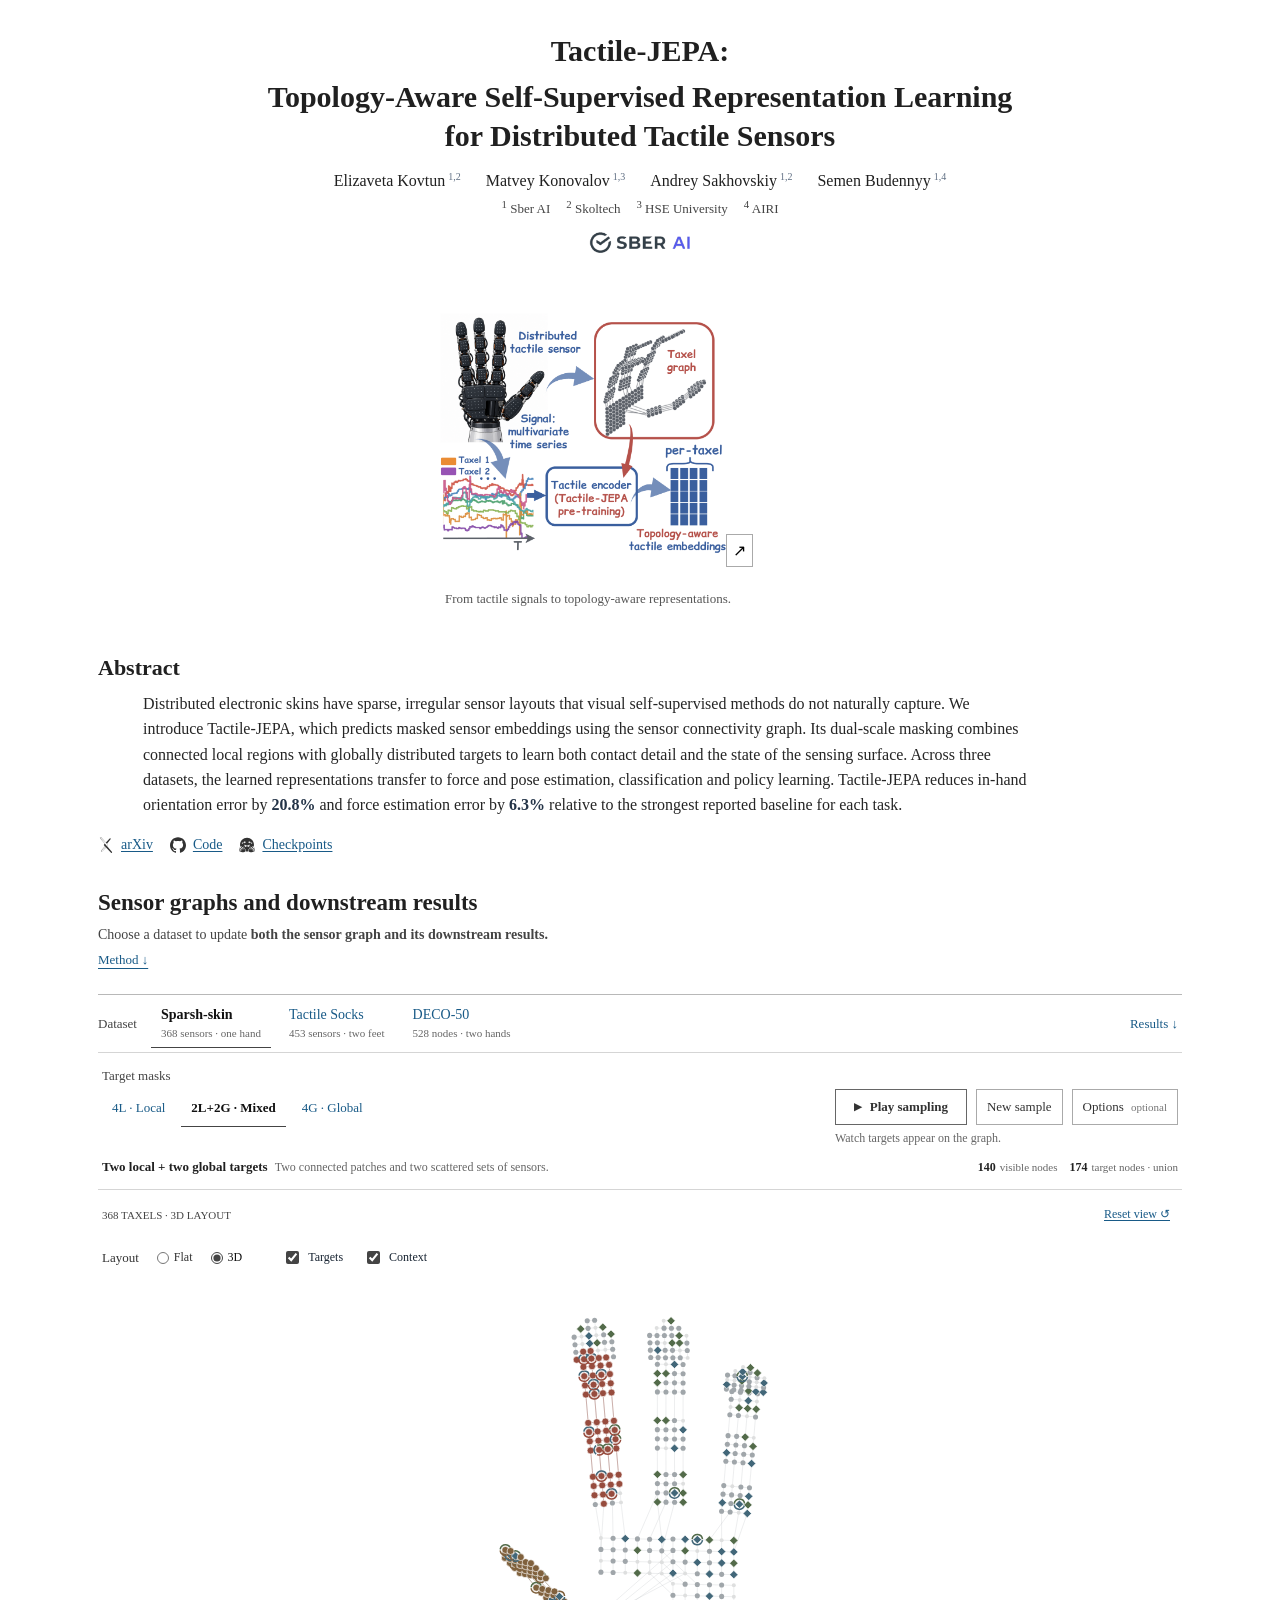
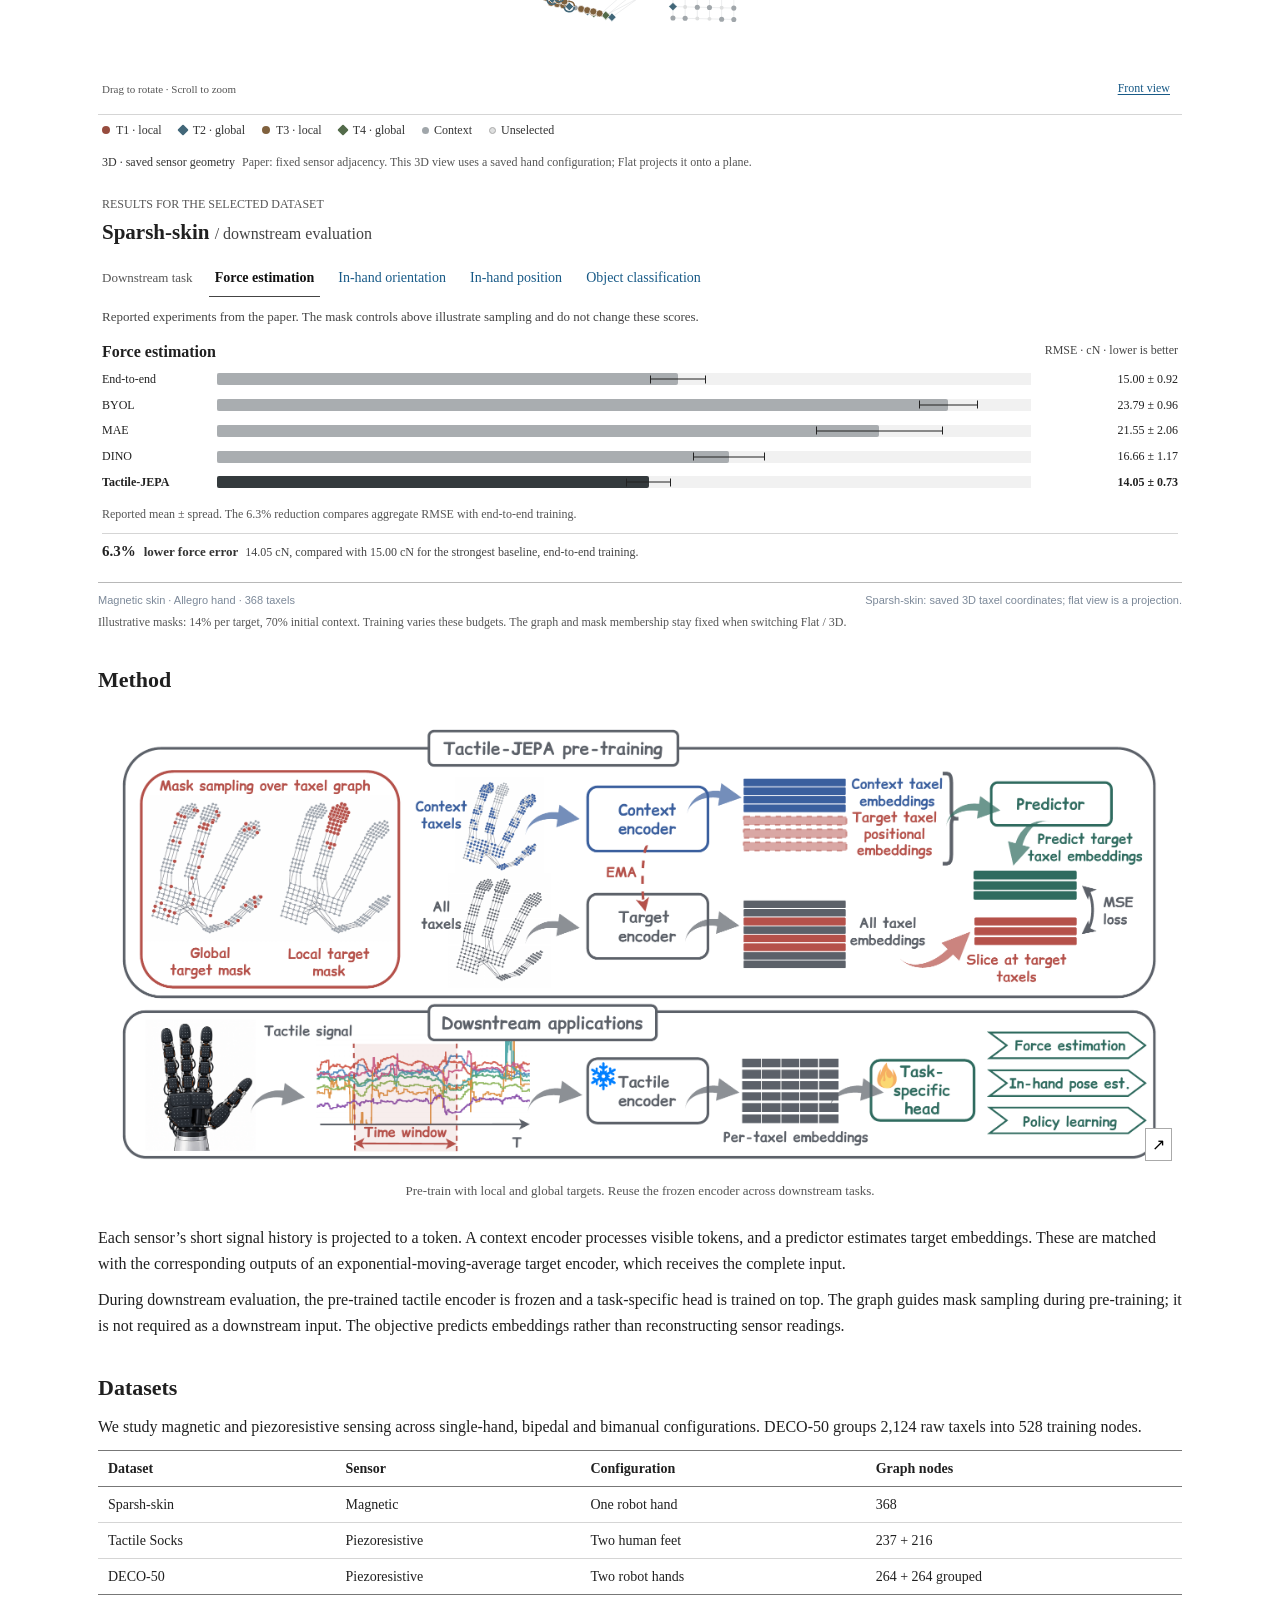
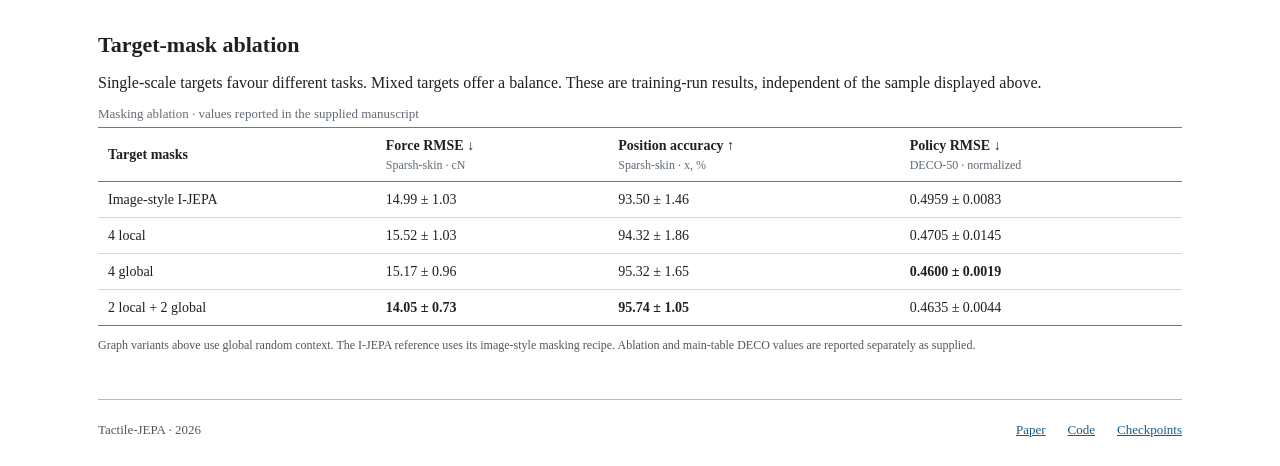
==== academic/index.html @ a1027aad "Align error bars and refine plain academic controls" ====
<!doctype html>
<html lang="en">
<head>
<meta charset="utf-8"><meta name="viewport" content="width=device-width,initial-scale=1">
<meta name="description" content="Tactile-JEPA learns from distributed touch through local and global graph masks. Explore three sensor graphs and the paper’s downstream results.">
<title>Tactile-JEPA | Topology-Aware Tactile Representation Learning</title>
<link rel="icon" href="../images/site-icon.svg" type="image/svg+xml">
<link rel="stylesheet" href="../variants.css"><link rel="stylesheet" href="../academic/style.css"><link rel="stylesheet" href="../academic/paper.css">
<script type="module" src="../app.js"></script>
</head>
<body data-edition="academic"><a class="skip-link" href="#explore">Skip to interactive results</a>
<main class="paper">
<header class="paper-header">
<h1><span class="paper-name">Tactile-JEPA</span><span class="paper-title">Topology-Aware Self-Supervised Representation Learning<br class="desktop-break"> for Distributed Tactile Sensors</span></h1>
<p class="author-line"><span>Elizaveta Kovtun<sup>1,2</sup></span><span>Matvey Konovalov<sup>1,3</sup></span><span>Andrey Sakhovskiy<sup>1,2</sup></span><span>Semen Budennyy<sup>1,4</sup></span></p>
<p class="affiliations"><span><sup>1</sup> Sber AI</span><span><sup>2</sup> Skoltech</span><span><sup>3</sup> HSE University</span><span><sup>4</sup> AIRI</span></p>
<div class="affiliation-brand"><img class="sber-logo" src="../images/sber-ai.png" width="370" height="85" alt="Sber AI"></div>
</header>
<section class="paper-overview" aria-labelledby="abstract-title"><figure class="teaser-figure"><button class="figure-button" data-figure="teaser" aria-label="Enlarge the Tactile-JEPA overview"><img src="../images/teaser.png" width="2400" height="1941" alt="Tactile signals and sensor topology provide self-supervised per-taxel representations."><span class="figure-expand" aria-hidden="true">↗</span></button><figcaption>From tactile signals to topology-aware representations.</figcaption></figure><div class="overview-text"><h2 id="abstract-title">Abstract</h2><p class="abstract" id="abstract">Distributed electronic skins have sparse, irregular sensor layouts that visual self-supervised methods do not naturally capture. We introduce Tactile-JEPA, which predicts masked sensor embeddings using the sensor connectivity graph. Its dual-scale masking combines connected local regions with globally distributed targets to learn both contact detail and the state of the sensing surface. Across three datasets, the learned representations transfer to force and pose estimation, classification and policy learning. Tactile-JEPA reduces in-hand orientation error by <strong>20.8%</strong> and force estimation error by <strong>6.3%</strong> relative to the strongest reported baseline for each task.</p><nav class="paper-links" aria-label="Paper resources"><a href="https://arxiv.org/abs/2609.24385" target="_blank" rel="noopener" aria-label="Read the paper on arXiv"><img src="../images/arxiv.svg" alt="" width="20" height="20">arXiv</a><a href="https://github.com/E-Kovtun/tactile" target="_blank" rel="noopener" aria-label="Source code on GitHub"><img src="../images/github.svg" alt="" width="20" height="20">Code</a><a href="https://huggingface.co/Tactile-JEPA" target="_blank" rel="noopener" aria-label="Model checkpoints on Hugging Face"><img src="../images/huggingface.svg" alt="" width="20" height="20">Checkpoints</a></nav></div></section>
<section class="study-explorer" id="explore" aria-labelledby="explore-heading">
<div class="explore-intro"><div><h2 id="explore-heading">Sensor graphs and downstream results</h2><p>Choose a dataset to update <strong>both the sensor graph and its downstream results.</strong></p></div><a class="method-link" href="#method">Method ↓</a></div>
<div class="study-frame">
<div class="dataset-bar"><span class="dataset-label">Dataset</span><div class="dataset-tabs" role="group" aria-label="Dataset for graph and results"><button data-dataset="xela" aria-pressed="true">Sparsh-skin<span class="tab-detail">368 sensors · one hand</span></button><button data-dataset="socks" aria-pressed="false">Tactile Socks<span class="tab-detail">453 sensors · two feet</span></button><button data-dataset="deco" aria-pressed="false">DECO-50<span class="tab-detail">528 nodes · two hands</span></button></div><a href="#results" class="results-jump">Results ↓</a></div>
<div class="explorer-body">
<aside class="mask-panel" aria-label="Mask sampling controls">
<div class="sampling-main">
<fieldset class="mask-presets"><legend>Target masks</legend><div class="mode-switch" role="group" aria-label="Target mask strategy"><button type="button" data-mode="local" aria-pressed="false">4L · Local</button><button type="button" data-mode="mixed" aria-pressed="true">2L+2G · Mixed</button><button type="button" data-mode="global" aria-pressed="false">4G · Global</button></div></fieldset>
<div class="playback-controls"><div class="sampling-actions"><button type="button" id="animate" class="play-button">Play sampling</button><button type="button" id="resample" class="secondary">New sample</button><button type="button" id="customize" class="customize-button" aria-haspopup="dialog" aria-controls="sampling-dialog">Options <span id="customize-state">optional</span></button></div><p id="sampling-status" class="sampling-status" role="status">Watch targets appear on the graph.</p></div>
</div>
<div class="sampling-caption"><div><h3 id="mode-title">Two local + two global targets</h3><p id="mode-copy"></p></div><div id="mask-stats" class="mask-stats" aria-live="polite"></div></div>
</aside>
<div class="viewport" id="viewport">
<div class="view-top"><span id="geometry-tag">368 TAXELS · 3D LAYOUT</span><button id="reset-view" class="subtle" title="Reset camera">Reset view ↺</button></div>
<div class="graph-toolbar"><fieldset class="layout-switch" aria-describedby="geometry-note"><legend>Layout</legend><label><input type="radio" name="layout" value="flat">Flat</label><label><input type="radio" name="layout" value="spatial" checked>3D</label></fieldset><div class="layer-controls" role="group" aria-label="Graph layers"><label><input id="show-targets" type="checkbox" checked>Targets</label><label><input id="show-context" type="checkbox" checked>Context</label></div></div>
<canvas id="graph" tabindex="0" role="img" aria-label="Interactive tactile sensor graph. Drag or use arrow keys to rotate; scroll or use plus and minus to zoom. Home resets the view."></canvas>
<div id="load-status" role="status">Loading sensor geometry…</div><div id="hover-info" class="hover-info" hidden></div>
<div class="view-bottom"><span>Drag to rotate · Scroll to zoom</span><button class="subtle" id="front-view">Front view</button></div>
<div class="legend" id="target-legend" aria-label="Graph legend"></div>
<p id="geometry-note" aria-live="polite"></p>
</div>
</div>
<section class="results" id="results" aria-labelledby="results-heading"><div class="section-top"><div><p class="eyebrow">RESULTS FOR THE SELECTED DATASET</p><h2 id="results-heading"><span id="result-dataset">SPARSH-SKIN</span> <span class="results-label">/ downstream evaluation</span></h2></div></div><div class="task-picker"><span id="task-label">Downstream task</span><div id="metric-buttons" role="group" aria-labelledby="task-label"></div></div><p class="results-context">Reported experiments from the paper. The mask controls above illustrate sampling and do not change these scores.</p><div class="results-layout"><div class="chart-box"><div class="chart-title"><h3 id="chart-title"></h3><span id="chart-unit"></span></div><div id="chart" aria-live="polite"></div><p class="fine-print" id="metric-note"></p></div><aside class="result-insight"><strong id="result-headline"></strong><h3 id="result-subtitle"></h3><p id="result-copy"></p></aside></div></section>
</div>
<div class="graph-footnote"><span id="dataset-description"></span><span id="layout-note"></span></div><p class="fine-print sampling-note">Illustrative masks: 14% per target, 70% initial context. Training varies these budgets. The graph and mask membership stay fixed when switching Flat / 3D.</p>
</section>
<section class="paper-section" id="method"><h2>Method</h2><figure class="pipeline-figure"><button class="figure-button" data-figure="pretrain" aria-label="Enlarge the pre-training and downstream pipeline"><img src="../images/pretrain.png" width="2600" height="1083" alt="Tactile-JEPA pipeline: local and global graph masks select targets. The context encoder and predictor match embeddings from an EMA target encoder. A frozen tactile encoder then supports force, pose and policy heads." loading="lazy"><span class="figure-expand" aria-hidden="true">↗</span></button><figcaption>Pre-train with local and global targets. Reuse the frozen encoder across downstream tasks. <span>Click to enlarge.</span></figcaption></figure><p>Each sensor’s short signal history is projected to a token. A context encoder processes visible tokens, and a predictor estimates target embeddings. These are matched with the corresponding outputs of an exponential-moving-average target encoder, which receives the complete input.</p><p>During downstream evaluation, the pre-trained tactile encoder is frozen and a task-specific head is trained on top. The graph guides mask sampling during pre-training; it is not required as a downstream input. The objective predicts embeddings rather than reconstructing sensor readings.</p></section><section class="paper-section" id="datasets"><h2>Datasets</h2><p>We study magnetic and piezoresistive sensing across single-hand, bipedal and bimanual configurations. DECO-50 groups 2,124 raw taxels into 528 training nodes.</p><div class="table-scroll"><table class="dataset-table"><thead><tr><th>Dataset</th><th>Sensor</th><th>Configuration</th><th>Graph nodes</th></tr></thead><tbody><tr><td>Sparsh-skin</td><td>Magnetic</td><td>One robot hand</td><td>368</td></tr><tr><td>Tactile Socks</td><td>Piezoresistive</td><td>Two human feet</td><td>237 + 216</td></tr><tr><td>DECO-50</td><td>Piezoresistive</td><td>Two robot hands</td><td>264 + 264 grouped</td></tr></tbody></table></div></section><section class="ablation"><h2>Target-mask ablation</h2><p>Single-scale targets favour different tasks. Mixed targets offer a balance. These are training-run results, independent of the sample displayed above.</p><div class="table-scroll"><table><caption>Masking ablation · values reported in the supplied manuscript</caption><thead><tr><th>Target masks</th><th>Force RMSE ↓<small>Sparsh-skin · cN</small></th><th>Position accuracy ↑<small>Sparsh-skin · x, %</small></th><th>Policy RMSE ↓<small>DECO-50 · normalized</small></th></tr></thead><tbody><tr><td>Image-style I-JEPA</td><td>14.99 ± 1.03</td><td>93.50 ± 1.46</td><td>0.4959 ± 0.0083</td></tr><tr><td>4 local</td><td>15.52 ± 1.03</td><td>94.32 ± 1.86</td><td>0.4705 ± 0.0145</td></tr><tr><td>4 global</td><td>15.17 ± 0.96</td><td>95.32 ± 1.65</td><td><b>0.4600 ± 0.0019</b></td></tr><tr class="ours"><td>2 local + 2 global</td><td><b>14.05 ± 0.73</b></td><td><b>95.74 ± 1.05</b></td><td>0.4635 ± 0.0044</td></tr></tbody></table></div><p class="fine-print">Graph variants above use global random context. The I-JEPA reference uses its image-style masking recipe. Ablation and main-table DECO values are reported separately as supplied.</p></section><footer class="paper-footer"><span>Tactile-JEPA · 2026</span><a href="https://arxiv.org/abs/2609.24385">Paper</a><a href="https://github.com/E-Kovtun/tactile">Code</a><a href="https://huggingface.co/Tactile-JEPA">Checkpoints</a></footer></main><dialog id="sampling-dialog" aria-labelledby="sampling-title"><form method="dialog" class="settings-header"><div><span class="panel-kicker">OPTIONAL CONTROLS</span><h2 id="sampling-title">Customize the visualization</h2></div><button class="dialog-close" aria-label="Close optional controls">×</button></form><p class="settings-intro">The default view is ready to explore. These settings let you inspect a different context or isolate one target.</p><div class="detail-fields"><fieldset><legend>Sampling</legend><label>Context<select id="context"><option value="random">Global random · default</option><option value="connected">Locally connected</option></select></label><label>Inspect a target<select id="target"><option value="all">All four targets</option><option value="0">Target 1</option><option value="1">Target 2</option><option value="2">Target 3</option><option value="3">Target 4</option></select></label></fieldset><fieldset><legend>Display</legend><label class="check"><input id="edges" type="checkbox" checked>Graph edges</label><label class="check"><input id="raw-context" type="checkbox">Context before removing targets</label><label class="check"><input id="compare" type="checkbox">Compare two strategies side by side</label></fieldset><p id="context-note" class="fine-print"></p></div><form method="dialog" class="settings-footer"><span>Changes apply immediately.</span><button class="primary">Done</button></form></dialog>
<dialog id="figure-dialog" aria-labelledby="figure-title"><div class="figure-dialog-header"><h2 id="figure-title">Method overview</h2><div class="figure-dialog-actions"><button id="figure-zoom" class="secondary">Zoom in</button><a id="figure-pdf" class="text-link" href="../images/teaser11.pdf" target="_blank" rel="noopener">PDF ↗</a><button id="figure-close" class="secondary" aria-label="Close enlarged figure">Close ×</button></div></div><div class="figure-scroll"><img id="figure-full" alt=""></div></dialog></body></html>
---- variants.css ----
*{box-sizing:border-box}html{scroll-behavior:smooth;scroll-padding-top:26px}body{margin:0;color:var(--ink,#161b21);background:#fff;font-size:17px;line-height:1.65;--graph-context:#215a89;--graph-local:#c05b24;--graph-global:#7860b3;--graph-unused:#b5bec5;--graph-edge:#aeb9c280;--graph-label:#344955}button,select,input{font:inherit}a{color:inherit}button,summary,select{cursor:pointer}button:focus-visible,a:focus-visible,summary:focus-visible,select:focus-visible,canvas:focus-visible{outline:2px solid var(--accent,#245d91);outline-offset:4px}button:disabled,select:disabled{opacity:.4;cursor:default}button{transition:background .12s}h1,h2,h3,p,figure{margin-top:0}.version-nav{display:flex;align-items:center;justify-content:flex-end;gap:18px;font:13px/1.5 Arial,sans-serif;padding:14px 0;border-bottom:1px solid #ddd;max-width:1160px;margin:auto;color:#667078}.version-nav>span{margin-right:auto}.version-nav a{text-decoration:none}.version-nav a[aria-current=page]{color:#15191c;text-decoration:underline;text-underline-offset:4px}.figure-button{display:block;position:relative;background:#fff;border:0;padding:0;width:100%;cursor:zoom-in}.figure-button img{display:block;width:100%;height:auto}.figure-expand{position:absolute;right:10px;bottom:10px;background:#fff;border:1px solid #aaa;line-height:1;padding:6px;font:16px Arial,sans-serif}figcaption{font-size:14px;line-height:1.55;margin-top:12px;color:#555}.fine-print{font-size:13px;line-height:1.6;color:#626971;margin:14px 0 0}.eyebrow{font:12px/1.5 Arial,sans-serif;letter-spacing:.7px;color:#626971}.section-top{display:flex;align-items:end;justify-content:space-between;gap:24px;margin-bottom:22px}.section-top h2{margin:0}.section-top .eyebrow{margin-bottom:8px}.section-caption{font-size:14px;margin:0;color:#626971}.dataset-tabs{display:flex;gap:0}.dataset-tabs button{border:1px solid #c4c8cc;background:#f8f9fa;padding:12px 18px;color:#49535c;font:15px/1.4 Arial,sans-serif}.dataset-tabs button[aria-pressed=true]{background:#e6edf4;color:#173d64;border-color:#6080a1}.tab-index{font-size:12px;opacity:.65;margin-right:6px}.tab-detail{display:block;font-size:12px;font-weight:400;margin-top:3px}.explorer-body{display:grid;grid-template-columns:minmax(0,1fr) 290px;border:1px solid #c4c8cc;background:white}.viewport{min-width:0;position:relative;background:var(--plot-bg,#fafbfc);display:flex;flex-direction:column;min-height:550px;color:#53616d}.view-top,.view-bottom{display:flex;align-items:center;justify-content:space-between;gap:12px;padding:16px 20px;font:12px/1.5 Arial,sans-serif}.view-top{padding-bottom:0}.subtle{font:13px Arial,sans-serif;background:transparent;color:inherit;border:0;padding:7px 0}.layer-controls{display:flex;align-items:center;gap:20px;padding:14px 20px 0;font:14px Arial,sans-serif;position:relative;z-index:1}.layer-controls>span{font-size:12px;color:#77818a}.layer-controls label{display:flex;align-items:center;gap:6px;cursor:pointer}.layer-controls input,input[type=checkbox]{accent-color:var(--accent,#265d8a);width:16px;height:16px}.layer-controls label:has(input:checked){color:var(--ink,#1d2833)}#graph{width:100%;height:410px;min-height:320px;flex:1;touch-action:none;cursor:grab;display:block}#graph:active{cursor:grabbing}.view-bottom{padding-top:0}.divider{padding:0 7px;opacity:.5}.legend{display:flex;justify-content:center;gap:9px 15px;flex-wrap:wrap;padding:14px 12px;border-top:1px solid #d7dce0;font:12px/1.5 Arial,sans-serif}.legend span{display:flex;align-items:center;gap:5px}.dot{display:inline-block;width:7px;height:7px;border-radius:50%}.dot.context{background:var(--graph-context)}.dot.local{background:var(--graph-local)}.dot.global{background:var(--graph-global)}.dot.unused{background:var(--graph-unused)}.targets-hidden [data-target-legend]{opacity:.3}#load-status{position:absolute;top:48%;left:5%;right:5%;text-align:center;font-size:14px}.hover-info{position:absolute;pointer-events:none;max-width:240px;background:#fff;border:1px solid #bbc4cb;color:#243645;box-shadow:0 3px 8px #0001;padding:9px 12px;z-index:4;font:12px/1.5 Arial,sans-serif}.mask-panel{padding:24px 20px;border-left:1px solid #d7dce0;font:14px/1.7 Arial,sans-serif}.mask-panel .eyebrow{margin:0 0 12px}.mask-panel h3{font:600 19px/1.4 Arial,sans-serif;margin:0 0 13px}.mask-panel>p:not(.eyebrow){color:#58636d;font-size:14px}.mode-switch{display:flex;gap:0;margin:20px 0 16px}.mode-switch button{flex:1;background:#fff;border:1px solid #c2cad0;padding:8px 2px;font:14px/1.4 Arial,sans-serif}.mode-switch button+button{border-left:0}.mode-switch button[aria-pressed=true]{background:#e6edf4;color:#143c61}.mode-switch button span{display:block;font-size:12px;opacity:.7;margin-top:3px}.sampling-actions{display:flex;gap:8px}.primary,.secondary{font:14px/1.4 Arial,sans-serif;padding:9px 12px;border:1px solid #aeb9c2;background:white;color:#253b4c}.primary{background:#edf2f6}.primary:hover,.secondary:hover{background:#e3eaf0}.mask-stats{display:flex;gap:22px;margin:24px 0 20px;font:12px/1.5 Arial,sans-serif;color:#58636d}.mask-stats strong{display:block;font-size:24px;color:#1e2c38;font-weight:500}.mask-stats span{display:block}details{border-top:1px solid #d2d7db}summary{display:flex;align-items:center;justify-content:space-between;gap:16px;padding:15px 0;list-style:none;font:15px/1.5 Arial,sans-serif}summary::-webkit-details-marker{display:none}details[open]>summary>span{transform:rotate(45deg)}.detail-fields{display:flex;flex-direction:column;gap:14px;padding:5px 0 15px}.detail-fields label:not(.check){display:flex;flex-direction:column;gap:6px}.check{display:flex;align-items:center;gap:8px}.check input{flex-shrink:0}select{font:14px Arial,sans-serif;padding:9px 28px 9px 9px;background:#fff;border:1px solid #abb7c1;color:#243b4c;max-width:100%}.graph-footnote{display:flex;justify-content:space-between;gap:20px;margin-top:14px;font:12px/1.5 Arial,sans-serif;color:#65717a}.metric-select{font:14px/1.5 Arial,sans-serif;display:flex;flex-direction:column;gap:6px;min-width:220px}.results-layout{display:grid;grid-template-columns:minmax(0,1fr) 240px;gap:34px}.chart-box{min-width:0}.chart-title{display:flex;align-items:start;justify-content:space-between;gap:20px;margin-bottom:22px}.chart-title h3{font:600 17px/1.5 Arial,sans-serif;margin:0}.chart-title>span{font:12px/1.5 Arial,sans-serif;color:#64717a;text-align:right}.bar-row{display:grid;grid-template-columns:112px minmax(0,1fr) 130px;align-items:center;gap:12px;margin:15px 0;font:13px/1.5 Arial,sans-serif}.bar-track{height:21px;position:relative;background:#f0f1f3}.bar{height:100%;background:#bac2ca}.ours .bar{background:var(--accent,#315f8d)}.bar-row.ours{font-weight:600}.bar-value{text-align:right;white-space:nowrap;font-variant-numeric:tabular-nums}.bar-whisker{position:absolute;height:2px;top:10px;background:#26374b}.bar-whisker:before,.bar-whisker:after{content:'';position:absolute;top:-4px;width:1px;height:10px;background:#26374b}.bar-whisker:after{right:0}.collapsed .bar-track{background:repeating-linear-gradient(135deg,#f2f3f5,#f2f3f5 5px,#e3e6ea 5px,#e3e6ea 6px)}.result-insight{font:15px/1.6 Arial,sans-serif}.result-insight strong{font-size:38px;font-weight:500}.result-insight .eyebrow{display:block}.result-insight h3{font-size:17px;font-weight:500}.text-link{font:14px Arial,sans-serif}.table-scroll{overflow:auto}table{border-collapse:collapse;width:100%;font-size:14px;line-height:1.5;text-align:right}caption{text-align:left;font:13px/1.5 Arial,sans-serif;padding:12px 0;color:#636b74}th,td{border-bottom:1px solid #d5d9dd;padding:13px 10px}th{font-weight:600}th small{display:block;font-weight:400;font-size:12px;color:#5e6973}td:first-child,th:first-child{text-align:left}tr.ours{background:#f1f5f8}.ablation{margin-top:28px}.ablation>p{font-size:15px}.source-notes{margin-top:50px}.source-notes p{font-size:14px}.source-notes .fine-print{font-size:13px}#figure-dialog{width:calc(100vw - 40px);max-width:1500px;max-height:calc(100dvh - 40px);padding:0;border:1px solid #a8b3bd;background:white;color:#243340}#figure-dialog::backdrop{background:#0c1821c9}.figure-dialog-header{display:flex;justify-content:space-between;align-items:center;gap:20px;padding:18px 22px;border-bottom:1px solid #d4d9de}.figure-dialog-header h2{font:500 20px/1.4 Arial,sans-serif;margin:0}.figure-dialog-actions{display:flex;align-items:center;gap:18px}.figure-scroll{padding:20px;overflow:auto;max-height:calc(100dvh - 140px)}.figure-scroll img{display:block;max-width:100%;max-height:calc(100dvh - 185px);width:auto;height:auto;margin:auto}.figure-scroll.zoomed img{max-width:none;max-height:none;margin:0}body:has(dialog[open]){overflow:hidden}@media(max-width:900px){.version-nav{margin-left:24px;margin-right:24px}.explorer-body{grid-template-columns:1fr}.mask-panel{border-left:0;border-top:1px solid #d2d9df}.viewport{min-height:470px}#graph{height:340px}.results-layout{grid-template-columns:1fr}.result-insight{border-top:1px solid #ddd;padding-top:24px}.section-caption{display:none}.graph-footnote{flex-direction:column;gap:3px}.bar-row{grid-template-columns:95px minmax(0,1fr) 118px;gap:8px}.layer-controls{font-size:14px}.dataset-tabs button{flex:1;padding:12px 8px}.tab-detail{font-size:12px}.tab-index{display:none}}@media(max-width:560px){.version-nav{margin:0 18px;gap:14px}.section-top{flex-direction:column;align-items:stretch;gap:20px}.tab-detail{display:none}.dataset-tabs button{font-size:13px}.bar-row{font-size:12px;grid-template-columns:86px minmax(0,1fr) 111px;gap:6px}.graph-footnote{font-size:12px}.chart-title{display:block}.chart-title>span{display:block;margin-top:6px;text-align:left}.figure-dialog-header{flex-direction:column;align-items:stretch;padding:14px}.figure-dialog-actions{justify-content:space-between}.figure-dialog-header h2{font-size:17px}.figure-scroll{padding:10px;max-height:calc(100dvh - 175px)}.figure-scroll img{max-height:calc(100dvh - 215px)}th,td{padding:10px 8px}.mask-panel{padding:22px 18px}.legend{gap:9px 12px;font-size:11px}.view-top,.view-bottom{padding-left:16px;padding-right:16px}.layer-controls{padding-left:16px}.metric-select{min-width:0}}@media(prefers-reduced-motion:reduce){html{scroll-behavior:auto}*{transition:none!important}}

.layout-controls{display:flex;align-items:center;gap:12px 20px;padding:15px 20px 4px;flex-wrap:wrap;font:14px/1.5 Arial,sans-serif}.layout-switch{display:flex;gap:0;align-items:center;flex-shrink:0;border:0;padding:0;margin:0;min-width:0}.layout-switch legend{float:left;margin-right:10px;padding:7px 0;font-size:13px}.layout-switch label{display:flex;flex-direction:row;align-items:center;gap:6px;padding:6px 12px;border:1px solid var(--layout-border,#b8c3cb);cursor:pointer;font:14px/1.5 Arial,sans-serif;color:inherit}.layout-switch label+label{border-left:0}.layout-switch label:has(input:checked){background:var(--layout-active,#e4edf5);color:var(--layout-ink,#183e61)}.layout-switch input{accent-color:var(--layout-ink,#183e61);width:14px;height:14px;margin:0}.layout-switch input:focus-visible{outline:2px solid currentColor;outline-offset:3px}#geometry-note{flex:1;min-width:220px;margin:0;font:12px/1.5 Arial,sans-serif;color:inherit}#geometry-note strong{display:block;font-weight:600;font-size:13px}@media(max-width:560px){.layout-controls{padding:14px 16px 5px;gap:8px}#geometry-note{flex-basis:100%;min-width:0}}
---- academic/style.css ----
body{font-family:Georgia,'Times New Roman',serif;--accent:#244c9a;--ink:#172331;--graph-context:#9aa9b2;--graph-unused:#dae0e5;--graph-edge:#b4c0ca65;--graph-local:#c05616;--graph-global:#275cc1;color:var(--ink);line-height:1.65}.paper{max-width:1140px;margin:auto;padding:0 28px 28px}h1,h2,h3{color:#172331}.paper-header{text-align:center;max-width:1030px;margin:24px auto 28px}.paper-header h1{margin:0 0 14px;font-family:Arial,Helvetica,sans-serif;font-weight:550}.paper-name{display:block;font-size:40px;line-height:1.12;letter-spacing:-1.2px;margin-bottom:8px}.paper-title{display:block;font-size:24px;line-height:1.25;letter-spacing:-.4px}.author-line{display:flex;justify-content:center;gap:9px 25px;flex-wrap:wrap;margin:13px 0 2px;font:16px/1.5 Arial,sans-serif}.author-line sup{font-size:10px;color:#617084;margin-left:3px}.affiliations{display:flex;justify-content:center;gap:16px;flex-wrap:wrap;font:12px/1.5 Arial,sans-serif;color:#657182;margin:0 0 12px}.resource-row{display:flex;justify-content:center;align-items:center;gap:24px;margin:12px 0 16px}.sber-logo{width:111px;height:auto;object-fit:contain}.paper-links{display:flex;gap:9px}.paper-links a{display:inline-flex;align-items:center;gap:7px;text-decoration:none;border:1px solid #c8d1dc;border-radius:5px;padding:6px 12px;font:14px/1.5 Arial,sans-serif;color:#233b60;background:#fff}.paper-links a:hover{border-color:#244c9a;background:#f3f6fa}.paper-links img{width:18px;height:18px}.abstract{max-width:890px;margin:0 auto;text-align:left;font-size:16px;line-height:1.55;color:#4a5663}.abstract strong{color:#233347;font-weight:600}.skip-link{position:absolute;left:20px;top:-100px}.skip-link:focus{top:10px;z-index:20;background:white;padding:12px}.explore-intro{display:flex;justify-content:space-between;align-items:center;gap:20px;margin-bottom:15px}.explore-intro h2{font:600 23px/1.3 Arial,sans-serif;margin:0 0 6px}.explore-intro p{font:14px/1.5 Arial,sans-serif;color:#667381;margin:0}.explore-intro strong{font-weight:400;color:#34465b}.method-link{font:14px Arial,sans-serif;color:#244c9a;white-space:nowrap;text-underline-offset:4px}.study-frame{border:1px solid #c9d1da;border-radius:7px;background:white}.dataset-bar{position:sticky;top:0;z-index:5;display:flex;align-items:center;gap:17px;padding:0 18px;background:#f5f7fa;border-bottom:1px solid #c9d1da;border-radius:7px 7px 0 0;font-family:Arial,sans-serif}.dataset-label{font-size:12px;color:#667587}.dataset-tabs{display:flex;flex:1;gap:4px;min-width:0}.dataset-tabs button{position:relative;flex:1;border:0;border-bottom:3px solid transparent;border-radius:0;background:none;padding:13px 10px 11px;text-align:left;font:600 15px/1.3 Arial,sans-serif;color:#596a7e}.dataset-tabs button[aria-pressed=true]{background:#eaf0f9;color:#183b76;border-color:#244c9a}.dataset-tabs button:hover{background:#eaf0f7}.tab-detail{display:block;font-size:11px;font-weight:400;margin-top:4px;color:#6f7e91}.results-jump{color:#244c9a;text-decoration:none;font-size:13px;white-space:nowrap}.explorer-body{grid-template-columns:minmax(0,1fr) 285px;border:0}.viewport{background:#fbfcfe;min-height:0;overflow:hidden;border-bottom:1px solid #dce3eb}.view-top{font-size:11px;padding:13px 18px 6px;letter-spacing:.3px}.subtle{font-size:12px;color:#53657a}.graph-toolbar{display:flex;align-items:center;justify-content:space-between;gap:10px;padding:5px 18px}.layout-switch{display:flex;align-items:center;min-width:0;margin:0;padding:0;border:0;font:12px Arial,sans-serif}.layout-switch legend{float:left;margin:0 9px 0 0;padding:5px 0;color:#667587}.layout-switch label{border:1px solid #cbd5e1;display:flex;align-items:center;gap:5px;padding:4px 7px;font:12px/1.5 Arial,sans-serif;background:white;color:#52647a;cursor:pointer}.layout-switch label+label{border-left:0}.layout-switch label:has(input:checked){color:#214682;background:#eaf0f9}.layout-switch input{width:12px;height:12px;accent-color:#244c9a}.layer-controls{gap:13px;padding:0;font:12px Arial,sans-serif}.layer-controls input{width:13px;height:13px;accent-color:#244c9a}#graph{height:340px;min-height:260px;flex:initial}.view-bottom{padding:3px 18px 11px;font-size:11px}.legend{border-top:0;justify-content:flex-start;padding:9px 18px;gap:9px 16px;font-size:12px;background:#f0f3f7}.legend .target-key{gap:6px}.legend .shape{width:9px;height:9px;display:inline-block;border-radius:50%;background:var(--target-color)}.legend .shape.global{border-radius:1px;transform:rotate(45deg)}.legend .context-key i{background:#9aa9b2}.legend .unselected-key i{background:#dae0e5;border:1px solid #a8b5c0}.legend .target-key.dimmed{opacity:.28}#geometry-note{padding:10px 18px 12px;margin:0;font:11px/1.5 Arial,sans-serif;color:#728095;background:#fbfcfe}#geometry-note strong{font-size:11px;display:inline;color:#53667b;margin-right:4px}.mask-panel{padding:20px 19px;border-left:1px solid #dce3eb;border-bottom:1px solid #dce3eb;background:#fff;font:14px/1.5 Arial,sans-serif}.panel-kicker{font:10px/1.5 Arial,sans-serif;letter-spacing:1px;color:#738299;margin:0 0 7px}.mask-panel h3{font:600 18px/1.35 Arial,sans-serif;margin:0 0 9px}.mask-panel #mode-copy{font:13px/1.55 Arial,sans-serif;color:#637288;margin:0 0 18px}.play-button{display:flex;align-items:center;justify-content:center;gap:11px;width:100%;min-height:47px;background:#244c9a;color:white;border:1px solid #244c9a;border-radius:5px;font:600 15px/1.3 Arial,sans-serif;box-shadow:0 3px 7px #244c9a20;transition:background .15s,transform .15s,box-shadow .15s}.play-button::before{content:'▶';font-size:13px}.play-button.is-playing::before{content:'■'}.play-button:hover:not(:disabled){background:#163c82;box-shadow:0 4px 12px #244c9a35;transform:translateY(-1px)}.play-button:disabled{opacity:.5}.sampling-status{font:11px/1.45 Arial,sans-serif;color:#708098;min-height:30px;margin:8px 0 14px}.mask-presets{margin:0;padding:0;border:0;min-width:0}.mask-presets legend{font:12px Arial,sans-serif;color:#667587;padding:0}.mode-switch{margin:8px 0 15px;gap:6px}.mode-switch button,.mode-switch button+button{border:1px solid #d4dce6;border-radius:4px;background:#fff;padding:8px 2px;font-size:13px;color:#53647a}.mode-switch button[aria-pressed=true]{border-color:#7292c4;background:#edf2fa;color:#1f4788}.mode-switch button span{font-size:11px}.sampling-actions{display:flex;gap:12px;align-items:center;justify-content:space-between}.secondary{font:12px/1.5 Arial,sans-serif;padding:6px 9px;border:1px solid #d2dbe6;border-radius:4px;color:#465b75}.customize-button{border:0;padding:4px 0;background:none;color:#45617f;font:12px/1.4 Arial,sans-serif;text-align:right}.customize-button:hover{text-decoration:underline;text-underline-offset:3px}.customize-button span{display:block;color:#8693a3;font-size:10px}.mask-stats{margin:22px 0 10px;padding-top:14px;border-top:1px solid #e1e6ee;gap:24px;font-size:11px}.mask-stats strong{font-size:24px;font-weight:400;color:#32465e}.control-note{font-size:11px;color:#7c8999;line-height:1.6;margin:0}.graph-footnote{margin-top:9px;gap:15px;font-size:11px;color:#7c8999}.sampling-note{font:11px/1.5 Arial,sans-serif;margin:4px 0 0;color:#7c8999}.results{padding:22px 24px 24px;scroll-margin-top:85px}.results .section-top{gap:20px;margin:0 0 4px}.results .eyebrow{font-size:10px;letter-spacing:.8px;margin:0 0 6px;color:#7b8797}.results h2{font:600 21px/1.3 Arial,sans-serif;margin:0}.results-label{font-weight:400;font-size:15px;color:#738094}.results-context{font:12px/1.5 Arial,sans-serif;color:#7b8797;margin:8px 0 25px}.metric-select{font-size:12px;gap:3px;min-width:205px}.metric-select select{font-size:13px;padding:7px 26px 7px 9px;border:1px solid #c3cedc;border-radius:4px}.results-layout{display:grid;grid-template-columns:minmax(0,1fr) 220px;gap:35px}.chart-title{gap:12px;margin-bottom:19px}.chart-title h3{font-size:16px}.chart-title>span{font-size:11px}.bar-row{grid-template-columns:106px minmax(0,1fr) 127px;font-size:12px;gap:10px;margin:12px 0}.bar-track{height:20px;background:#f0f3f7;border-radius:2px}.bar{background:#b6c2d2;border-radius:2px}.ours .bar{background:#315aa0}.bar-whisker{background:#162a47}.bar-whisker:before,.bar-whisker:after{background:#162a47}.result-insight{display:block;border-left:1px solid #dce3eb;padding:0 0 0 23px;font:13px/1.6 Arial,sans-serif;color:#64758a}.result-insight strong{font-size:34px;line-height:1.2;font-weight:500;color:#244c9a;letter-spacing:-1px}.result-insight h3{font-size:14px;margin:5px 0 12px;color:#344b6a}.result-insight p{margin:0}.results .fine-print{font:11px/1.5 Arial,sans-serif;color:#7b8797}.paper-section{margin:44px 0}.paper-section h2,.ablation h2{font:600 24px/1.4 Arial,sans-serif;margin-bottom:16px}.paper-section>p{max-width:880px;margin:15px auto;font-size:17px}.pipeline-figure{margin:24px 0}.pipeline-figure figcaption{max-width:850px;text-align:center;margin:10px auto;font-size:13px}.pipeline-figure figcaption span{display:none}.teaser-figure{max-width:490px;margin:32px auto 45px}.teaser-figure figcaption{font-size:13px;text-align:center}.dataset-table{font-family:Arial,sans-serif;text-align:left}.dataset-table th,.dataset-table td{text-align:left}.dataset-table{min-width:570px}.ablation{margin-top:45px;border-top:0}.ablation>p{font-size:16px}.ablation table{font-family:Arial,sans-serif;min-width:680px}.ablation .fine-print{font:12px/1.5 Arial,sans-serif}.paper-footer{margin-top:45px;border-top:1px solid #d7dee7;padding:22px 0 0;display:flex;gap:22px;font:13px Arial,sans-serif;color:#738094}.paper-footer span{margin-right:auto}.paper-footer a{color:#365b90}.hover-info{border-radius:4px;font-size:12px;background:#fff;z-index:6}.study-frame [aria-pressed=true]{transition:none}#sampling-dialog{width:min(520px,calc(100vw - 32px));max-height:calc(100dvh - 32px);overflow:auto;padding:24px;border:1px solid #c3cedb;border-radius:8px;box-shadow:0 20px 80px #17233130;color:#24364e;font-family:Arial,sans-serif}#sampling-dialog::backdrop{background:#1c2c4466;backdrop-filter:blur(2px)}.settings-header{display:flex;align-items:center;justify-content:space-between;gap:15px}.settings-header h2{font:600 22px/1.3 Arial,sans-serif;margin:3px 0 0}.dialog-close{font-size:27px;color:#68798d;border:0;background:none;padding:0 5px}.settings-intro{font:14px/1.6 Arial,sans-serif;color:#708097;margin:15px 0 20px}.detail-fields{padding:0;gap:20px}.detail-fields fieldset{border:0;border-top:1px solid #dae1eb;padding:14px 0 0;display:flex;flex-direction:column;gap:15px;margin:0}.detail-fields legend{font-size:12px;font-weight:600;padding-right:12px;color:#415877}.detail-fields label{font-size:14px}.detail-fields select{border:1px solid #bcc9d8;border-radius:4px;font-size:14px}.settings-footer{display:flex;align-items:center;justify-content:space-between;border-top:1px solid #dae1eb;padding-top:18px;margin-top:20px;font-size:12px;color:#7a889a}.settings-footer .primary{background:#244c9a;color:white;border-radius:4px;padding:8px 21px}.settings-footer .primary:hover{background:#173d83}body:has(#sampling-dialog[open]){overflow:hidden}
@media(max-width:850px){.paper{padding:0 18px 24px}.paper-title{font-size:21px}.paper-name{font-size:35px}.author-line{font-size:14px;gap:7px 17px}.explorer-body{grid-template-columns:1fr}.mask-panel{border-left:0;display:grid;grid-template-columns:1fr 1fr;gap:0 24px}.mask-panel .panel-kicker,.mask-panel h3,.mask-panel #mode-copy{display:none}.mask-panel .play-button{grid-column:1;grid-row:1}.sampling-status{grid-column:1;grid-row:2;margin-bottom:0}.mask-presets{grid-column:2;grid-row:1 / 3}.mask-presets .mode-switch{margin-bottom:0}.sampling-actions{grid-column:1;grid-row:3;margin-top:12px}.mask-stats{grid-column:2;grid-row:3;margin:12px 0 0;padding-top:0;border:0}.mask-stats strong{font-size:21px}.control-note{display:none}.viewport{grid-row:2}#graph{height:330px}.results-layout{grid-template-columns:1fr}.result-insight{border-left:0;border-top:1px solid #dce3eb;padding:18px 0 0}.result-insight strong{font-size:28px}.result-insight h3{display:inline;margin-left:8px}.result-insight p{margin-top:8px}.dataset-bar{padding:0 12px;gap:8px}.dataset-label{display:none}.tab-detail{font-size:10px}.results-jump{font-size:12px}.results{padding:20px 18px}.graph-footnote{flex-direction:column;gap:3px}}
@media(max-width:540px){.paper-header{margin-top:22px;margin-bottom:25px}.paper-name{font-size:33px}.paper-title{font-size:18px;line-height:1.3}.desktop-break{display:none}.author-line{font-size:13px;gap:5px 13px;margin-top:12px}.affiliations{font-size:10px;gap:10px;margin-top:6px}.resource-row{gap:20px;margin:12px 0}.sber-logo{width:97px}.paper-links a{font-size:12px;padding:5px 10px}.abstract{font-size:14px;line-height:1.55}.explore-intro{gap:10px;align-items:start}.explore-intro h2{font-size:20px}.explore-intro p{font-size:12px}.method-link{font-size:11px;line-height:1.4;max-width:65px;white-space:normal}.dataset-bar{padding:0 6px;gap:4px}.dataset-tabs{gap:0}.dataset-tabs button{padding:11px 6px 9px;font-size:12px;text-align:center}.tab-detail{display:none}.results-jump{font-size:11px;padding:0 7px}.mask-panel{gap:0 14px;padding:16px 13px}.play-button{font-size:13px;min-height:42px;gap:7px}.sampling-status{font-size:10px;margin-top:6px}.mask-presets legend{font-size:11px}.mode-switch{gap:3px;margin-top:5px}.mode-switch button{font-size:11px;padding:5px 0}.mode-switch button span{font-size:9px}.sampling-actions{gap:7px}.secondary,.customize-button{font-size:10px}.customize-button span{font-size:9px}.mask-stats{gap:13px;font-size:9px;justify-content:space-between}.mask-stats strong{font-size:19px}.view-top{padding-left:13px;padding-right:13px;font-size:9px}.graph-toolbar{padding:4px 13px;gap:8px}.layout-switch{font-size:11px}.layout-switch label{font-size:11px;padding:4px 6px}.layer-controls{font-size:11px;gap:8px}.layer-controls label{gap:4px}#graph{height:305px}.view-bottom{padding-left:13px;padding-right:13px;font-size:10px}.legend{padding:9px 13px;gap:8px 13px;font-size:10px}#geometry-note{padding:10px 13px;font-size:10px}#geometry-note strong{font-size:10px}.results{padding:18px 13px;scroll-margin-top:60px}.results .section-top{flex-direction:column;align-items:stretch;gap:10px}.results h2{font-size:19px}.results-label{display:block;font-size:13px;margin-top:2px}.metric-select{flex-direction:row;align-items:center;gap:10px;min-width:0}.metric-select select{flex:1;min-width:0}.results-context{font-size:11px;margin-bottom:20px}.chart-title h3{font-size:15px}.bar-row{grid-template-columns:83px minmax(0,1fr) 105px;gap:6px;font-size:10px}.bar-track{height:18px}.bar-whisker{top:9px}.result-insight h3{font-size:13px}.paper-section h2,.ablation h2{font-size:23px}.paper-section>p{font-size:16px}.graph-footnote,.sampling-note{font-size:10px}.settings-header h2{font-size:20px}#sampling-dialog{padding:20px}.settings-intro{font-size:13px}.paper-footer{font-size:12px}}
@media(prefers-reduced-motion:reduce){.play-button{transition:none}.play-button:hover{transform:none}}

.mask-panel p.panel-kicker{font:10px/1.5 Arial,sans-serif;color:#738299}.mask-panel p.sampling-status{font:11px/1.45 Arial,sans-serif;color:#708098;margin:8px 0 14px}.mask-panel p.control-note{font:11px/1.6 Arial,sans-serif;color:#7c8999}.mode-switch button{white-space:nowrap}@media(max-width:850px){.mask-panel p.sampling-status{margin-bottom:0}}@media(max-width:540px){.mask-panel p.sampling-status{font-size:10px;margin-top:6px;min-height:0}}
---- academic/paper.css ----
:root{--paper-ink:#202020;--paper-muted:#666;--paper-rule:#b8b8b8;--paper-soft-rule:#d5d5d5;--paper-link:#185a87;--graph-context:#a0a6aa;--graph-unused:#dedfdf;--graph-edge:#92999d80;--graph-local:#974c3e;--graph-global:#426779;--graph-label:#454545}
body{color:var(--paper-ink);background:#fff;font:17px/1.62 Georgia,"Times New Roman",serif}
h1,h2,h3{color:var(--paper-ink);font-family:Georgia,"Times New Roman",serif}
.paper-header{max-width:980px;margin-top:32px;margin-bottom:25px}
.paper-header h1{font:600 30px/1.28 Georgia,"Times New Roman",serif;letter-spacing:0}
.paper-name{font:inherit;letter-spacing:inherit}.paper-name::after{content:": "}.paper-title{font:inherit;letter-spacing:inherit}
.author-line{font:16px/1.55 Georgia,"Times New Roman",serif}.affiliations{font:13px/1.5 Georgia,"Times New Roman",serif;color:#444}
.affiliation-brand{margin-top:8px}.affiliation-brand .sber-logo{width:105px}
.paper-overview{max-width:980px;grid-template-columns:minmax(250px,.78fr) minmax(0,1.4fr);gap:38px;margin-bottom:30px}
.paper-overview .teaser-figure{max-width:350px}.paper-overview figcaption{font:13px/1.5 Georgia,"Times New Roman",serif;color:#555}
.overview-text h2{font:600 22px/1.35 Georgia,"Times New Roman",serif;text-align:left;margin-bottom:8px}
.overview-text .abstract{font:16px/1.58 Georgia,"Times New Roman",serif;color:#252525}
.overview-text .paper-links{justify-content:flex-start;gap:17px;margin-top:15px}
.paper-links a{padding:2px 0;border:0;border-radius:0;background:transparent;color:var(--paper-link);font:14px/1.5 Georgia,"Times New Roman",serif;text-decoration:underline;text-underline-offset:2px}
.paper-links a:hover{background:transparent;border:0;color:#103c5e}.paper-links img{width:16px;height:16px;opacity:.8}
.study-explorer{max-width:1160px;margin:0 auto}
.explore-intro{display:block;margin-bottom:13px;padding-bottom:9px;border-bottom:1px solid var(--paper-rule)}
.explore-intro h2{font:600 23px/1.35 Georgia,"Times New Roman",serif;margin:0 0 5px}
.explore-intro p{font:14px/1.5 Georgia,"Times New Roman",serif;color:#444;margin:0}
.explore-intro strong{color:inherit;font-weight:600}.method-link{color:var(--paper-link);font:13px Georgia,"Times New Roman",serif}
.study-frame{border:0;border-top:1px solid var(--paper-rule);border-bottom:1px solid var(--paper-rule);border-radius:0}
.dataset-bar{position:static;z-index:auto;min-height:43px;padding:0 3px;gap:18px;background:#fff;border-bottom:1px solid var(--paper-soft-rule);border-radius:0;font-family:Georgia,"Times New Roman",serif}
.dataset-label{font:13px Georgia,"Times New Roman",serif;color:#444}.dataset-tabs{gap:18px}
.dataset-tabs button{flex:0 1 auto;padding:8px 2px 7px;border:0;border-bottom:1px solid transparent;background:#fff;color:var(--paper-link);font:14px Georgia,"Times New Roman",serif}
.dataset-tabs button[aria-pressed=true]{color:#111;background:#fff;border-color:#333;font-weight:600}
.dataset-tabs button:hover{background:#fff;text-decoration:underline}.tab-detail{font:11px Georgia,"Times New Roman",serif;color:#666}
.results-jump{color:var(--paper-link);font:13px Georgia,"Times New Roman",serif}
.explorer-body{display:flex;flex-direction:column;border:0}.viewport{order:2;min-height:0;background:#fff;border:0}
.view-top{padding:8px 4px 4px;color:#444;font:11px Georgia,"Times New Roman",serif;letter-spacing:0}
.subtle{color:var(--paper-link);font:12px Georgia,"Times New Roman",serif;text-decoration:underline;text-underline-offset:2px}
.graph-toolbar{justify-content:flex-start;gap:28px;padding:4px}
.layout-switch{font:12px Georgia,"Times New Roman",serif}.layout-switch legend{color:#333}
.layout-switch label{padding:2px 7px;border-color:#aaa;font:12px Georgia,"Times New Roman",serif;color:#333}
.layout-switch label:has(input:checked){color:#111;background:#f0f0f0}
.layout-switch input,.layer-controls input{accent-color:#444}.layer-controls{gap:15px;font:12px Georgia,"Times New Roman",serif}
#graph{height:390px;min-height:300px}
.view-bottom{padding:2px 4px 8px;color:#555;font:11px Georgia,"Times New Roman",serif}
.legend{justify-content:flex-start;gap:8px 17px;padding:8px 4px;background:#fff;border-top:1px solid var(--paper-soft-rule);font:12px Georgia,"Times New Roman",serif;color:#333}
.legend .shape{width:8px;height:8px}.legend .context-key i{background:var(--graph-context)}
.legend .unselected-key i{background:var(--graph-unused);border:1px solid #aaa}
#geometry-note{padding:7px 4px 9px;background:#fff;color:#555;font:12px/1.5 Georgia,"Times New Roman",serif}
#geometry-note strong{color:#333;font:12px Georgia,"Times New Roman",serif}
.mask-panel{order:1;display:grid;grid-template-columns:minmax(175px,1fr) auto minmax(275px,auto);grid-template-areas:"title play presets" "copy status presets" "stats actions note";align-items:center;gap:2px 22px;padding:10px 4px 11px;border:0;border-bottom:1px solid var(--paper-soft-rule);background:#fff;color:#222;font:13px/1.45 Georgia,"Times New Roman",serif}
.mask-panel .panel-kicker{display:none}.mask-panel h3{grid-area:title;margin:0;font:600 15px/1.35 Georgia,"Times New Roman",serif}
.mask-panel #mode-copy{grid-area:copy;margin:2px 0 0;color:#555;font:12px/1.4 Georgia,"Times New Roman",serif}
.mask-panel .play-button{grid-area:play;width:auto;min-height:31px;padding:4px 10px;border:1px solid #777;border-radius:0;box-shadow:none;background:#fff;color:#222;font:13px Georgia,"Times New Roman",serif}
.mask-panel .play-button::before{font-size:10px}.mask-panel .play-button:hover:not(:disabled){transform:none;box-shadow:none;background:#f3f3f3}
.mask-panel .play-button:disabled{background:#fff;color:#888}
.mask-panel .sampling-status{grid-area:status;min-height:0;margin:1px 0 0;color:#666;font:11px/1.4 Georgia,"Times New Roman",serif}
.mask-presets{grid-area:presets;justify-self:end}.mask-presets legend{padding:0;color:#444;font:12px Georgia,"Times New Roman",serif}
.mask-presets .mode-switch{gap:11px;margin:4px 0 0}
.mode-switch button,.mode-switch button+button{padding:3px 1px;border:0;border-bottom:1px solid transparent;border-radius:0;background:#fff;color:var(--paper-link);font:13px Georgia,"Times New Roman",serif}
.mode-switch button[aria-pressed=true]{border-color:#333;background:#fff;color:#111;font-weight:600}
.mode-switch button span{color:#555;font:11px Georgia,"Times New Roman",serif}
.mask-panel .sampling-actions{grid-area:actions;justify-content:flex-start;gap:13px}
.mask-panel .secondary,.mask-panel .customize-button{padding:1px 0;border:0;border-radius:0;background:transparent;color:var(--paper-link);font:12px Georgia,"Times New Roman",serif;text-decoration:underline;text-underline-offset:2px}
.customize-button span{color:#666;font:11px Georgia,"Times New Roman",serif}
.mask-panel .mask-stats{grid-area:stats;gap:12px;margin:0;padding:0;border:0;color:#555;font:11px Georgia,"Times New Roman",serif}
.mask-stats strong{color:#222;font:600 14px Georgia,"Times New Roman",serif}
.mask-panel .control-note{grid-area:note;margin:0;color:#666;font:10px/1.4 Georgia,"Times New Roman",serif}
.results{padding:17px 4px 21px;scroll-margin-top:20px}.results .section-top{align-items:center;margin-bottom:3px}
.results .eyebrow{color:#555;font:12px Georgia,"Times New Roman",serif;letter-spacing:0}
.results h2{font:600 21px/1.4 Georgia,"Times New Roman",serif}.results-label{color:#444;font:16px Georgia,"Times New Roman",serif}
.results-context{margin:5px 0 16px;color:#444;font:13px/1.5 Georgia,"Times New Roman",serif}
.metric-select{color:#333;font:13px Georgia,"Times New Roman",serif}
.metric-select select{padding:3px 20px 3px 6px;border:1px solid #aaa;border-radius:0;background:#fff;color:#222;font:13px Georgia,"Times New Roman",serif}
.results-layout{grid-template-columns:minmax(0,1fr) 205px;gap:25px}
.chart-title{margin-bottom:10px}.chart-title h3{font:600 16px Georgia,"Times New Roman",serif}
.chart-title>span{color:#444;font:12px Georgia,"Times New Roman",serif}
.bar-row{grid-template-columns:106px minmax(70px,1fr) 138px;gap:9px;margin:9px 0;color:#222;font:12px/1.4 Georgia,"Times New Roman",serif}
.bar-track{height:12px;background:#f1f1f1;border-radius:0;background-image:none}.bar{background:#a9adb0}
.ours .bar{background:#343a3d}.bar-whisker,.bar-whisker::before,.bar-whisker::after{background:#222}
.bar-row.ours{font-weight:600}.bar-value{font-variant-numeric:tabular-nums}
.result-insight{padding-left:16px;border-color:var(--paper-soft-rule);color:#444;font:13px/1.5 Georgia,"Times New Roman",serif}
.result-insight strong{color:#222;font:600 25px/1.2 Georgia,"Times New Roman",serif;letter-spacing:0}
.result-insight h3{margin:4px 0 8px;color:#333;font:600 14px Georgia,"Times New Roman",serif}
.results .fine-print,.fine-print{color:#555;font:12px/1.5 Georgia,"Times New Roman",serif}
.paper-section{margin:34px 0}.paper-section h2,.ablation h2{margin-bottom:9px;font:600 22px/1.4 Georgia,"Times New Roman",serif}
.paper-section>p,.ablation>p{max-width:none;margin:10px 0;font:16px/1.62 Georgia,"Times New Roman",serif}
.dataset-table,.ablation table{min-width:0;font:14px/1.5 Georgia,"Times New Roman",serif;text-align:left}
.dataset-table th,.dataset-table td,.ablation th,.ablation td{padding:7px 10px;border-bottom:1px solid var(--paper-soft-rule);text-align:left}
.dataset-table thead th,.ablation thead th{border-top:1px solid #777;border-bottom:1px solid #777;font-weight:600}
.dataset-table tbody tr:last-child td,.ablation tbody tr:last-child td{border-bottom:1px solid #777}
.dataset-table tbody tr,.ablation tbody tr,.ablation .ours{background:#fff}
.ablation{margin-top:35px;border-top:0}.ablation caption{padding:0 0 5px;text-align:left;font:13px Georgia,"Times New Roman",serif}
.ablation .fine-print{font:12px/1.5 Georgia,"Times New Roman",serif}.table-scroll{overflow-x:auto}
.paper-footer{border-color:var(--paper-rule);color:#555;font:13px Georgia,"Times New Roman",serif}.paper-footer a{color:var(--paper-link)}
#sampling-dialog{border-radius:0;box-shadow:0 7px 28px #0002;font-family:Georgia,"Times New Roman",serif}
#sampling-dialog::backdrop{background:#0005;backdrop-filter:none}
.settings-header h2,.settings-intro,.detail-fields label,.detail-fields legend,.settings-footer{font-family:Georgia,"Times New Roman",serif}
.detail-fields select{border-radius:0;font-family:Georgia,"Times New Roman",serif}
@media(max-width:850px){
.mask-panel{grid-template-columns:minmax(145px,1fr) auto;grid-template-areas:"title presets" "copy presets" "play status" "stats actions" "note note";gap:5px 13px}
.mask-panel .play-button,.mask-panel .sampling-status{justify-self:start}
.mask-panel .mask-stats{justify-content:start}.mask-panel .sampling-actions{justify-content:start}
.results-layout{grid-template-columns:1fr;gap:14px}.result-insight{border-left:0;border-top:1px solid var(--paper-soft-rule);padding:10px 0 0}
#graph{height:350px}.paper-overview{gap:25px}
}
@media(max-width:620px){
.paper-header{margin-top:22px}.paper-header h1{font-size:23px}
.paper-overview{grid-template-columns:1fr;gap:15px}.paper-overview .teaser-figure{max-width:285px}
.overview-text h2{text-align:left}.dataset-bar{gap:7px;padding:0 2px}
.dataset-tabs{justify-content:space-between;gap:4px}.dataset-tabs button{padding:7px 2px;font-size:12px}
.tab-detail{display:none}.results-jump{font-size:11px}
.mask-panel{grid-template-columns:minmax(120px,1fr) auto;gap:6px 8px;padding:9px 3px}
.mask-presets .mode-switch{gap:8px}.mode-switch button{font-size:12px}.mode-switch button span{font-size:10px}
.graph-toolbar{gap:13px;padding:4px 2px}.layer-controls{gap:9px}#graph{height:310px}
.legend{gap:7px 10px;font-size:11px}.results{padding-right:1px;padding-left:1px}
.bar-row{grid-template-columns:78px minmax(30px,1fr) 111px;gap:5px;font-size:10px}.bar-track{height:10px}
.bar-whisker{top:4px}.dataset-table{min-width:525px}.ablation table{min-width:645px}
.paper-footer{gap:12px}
}

body[data-edition="academic"] {
  --graph-context: #a0a6aa;
  --graph-unused: #dedfdf;
  --graph-edge: #92999d80;
  --graph-local: #974c3e;
  --graph-global: #426779;
  --graph-label: #454545;
}
.explore-intro { border-bottom: 0; }
.results-layout{display:block}
.result-insight{margin-top:10px;padding:8px 0 0;border:0;border-top:1px solid var(--paper-soft-rule)}
.result-insight strong{margin-right:8px;font-size:15px;vertical-align:baseline}
.result-insight h3{display:inline;margin:0;font-size:13px}
.result-insight p{display:inline;margin-left:7px;font-size:12px}
@media(max-width:850px){.results-layout{display:block}.result-insight{padding:8px 0 0;border:0;border-top:1px solid var(--paper-soft-rule)}}
.hover-info{border:1px solid #888;border-radius:0;box-shadow:none;background:#fff;color:#222;font:12px Georgia,"Times New Roman",serif}


/* Keep the paper's visual language; improve spacing and grouping of controls. */
.dataset-bar{padding:4px 0;gap:14px}
.dataset-tabs{gap:8px}
.dataset-tabs button{min-height:40px;padding:8px 10px;background:white;border-radius:0}
.dataset-tabs button[aria-pressed=true]{background:white;border-bottom-color:#444}
.dataset-tabs button:hover{background:white;text-decoration:underline}
.results-jump{padding:9px 4px}
.mask-panel{display:block;order:initial;padding:14px 4px 12px}
.sampling-main{display:flex;align-items:flex-start;justify-content:space-between;gap:12px 24px;flex-wrap:wrap}
.mask-presets{justify-self:auto;flex:0 0 auto}
.mask-presets legend{font:13px/1.4 Georgia,"Times New Roman",serif;color:#444;margin-bottom:4px}
.mask-presets .mode-switch{display:flex;gap:6px;margin:0}
.mask-presets .mode-switch button,.mask-presets .mode-switch button+button{flex:0 0 auto;min-height:38px;padding:8px 10px;border:0;border-bottom:1px solid transparent;border-radius:0;background:white;color:var(--paper-link);font:13px/1.4 Georgia,"Times New Roman",serif;white-space:nowrap}
.mask-presets .mode-switch button[aria-pressed=true]{color:#111;border-bottom-color:#444;background:white;font-weight:600}
.mask-presets .mode-switch button:hover{background:white;text-decoration:underline}
.playback-controls{padding-top:22px;min-width:0}
.mask-panel .sampling-actions{display:flex;align-items:center;gap:9px;flex-wrap:wrap}
.mask-panel .sampling-actions button{min-height:36px;padding:6px 10px;border:1px solid #aaa;border-radius:0;background:white;color:#333;font:13px/1.4 Georgia,"Times New Roman",serif;text-decoration:none;box-shadow:none;white-space:nowrap}
.mask-panel .sampling-actions button:hover:not(:disabled){background:#fafafa;border-color:#555;transform:none;box-shadow:none}
.mask-panel .sampling-actions .play-button{display:inline-flex;gap:8px;justify-content:center;width:auto;min-width:132px;border-color:#666;font-weight:600}
.mask-panel .sampling-actions .play-button:disabled{opacity:.45;cursor:not-allowed}
.mask-panel .customize-button span{display:inline;margin-left:4px;color:#777;font:11px Georgia,"Times New Roman",serif}
.mask-panel p.sampling-status{font:12px/1.4 Georgia,"Times New Roman",serif;min-height:17px;color:#666;margin:5px 0 0}
.sampling-caption{display:flex;align-items:baseline;justify-content:space-between;gap:8px 20px;margin-top:10px}
.mask-panel .sampling-caption h3{display:inline;margin:0 7px 0 0;font:600 13px/1.5 Georgia,"Times New Roman",serif}
.mask-panel .sampling-caption #mode-copy{display:inline;margin:0;color:#666;font:12px/1.5 Georgia,"Times New Roman",serif}
.mask-panel .mask-stats{display:flex;gap:12px;flex-shrink:0;margin:0;padding:0;border:0;color:#666;font:11px/1.5 Georgia,"Times New Roman",serif}
.mask-stats>div{display:flex;align-items:baseline;gap:4px}
.mask-panel .mask-stats strong{font:600 12px Georgia,"Times New Roman",serif}
.graph-toolbar{gap:12px 24px;flex-wrap:wrap;padding:4px}
.layout-switch legend{padding:7px 0}
.layout-switch label,.layout-switch label+label{padding:6px 9px;min-height:36px;border:0;background:white;cursor:pointer}
.layout-switch label:has(input:checked){background:white}
.layer-controls{gap:6px;flex-wrap:wrap}
.layer-controls label{padding:7px;min-height:36px;cursor:pointer}
.view-top .subtle,.view-bottom .subtle{min-height:34px;padding:7px 8px}
.task-picker{display:flex;align-items:baseline;flex-wrap:wrap;gap:6px 16px;margin:12px 0 10px}
#task-label{font:13px Georgia,"Times New Roman",serif;color:#555}
#metric-buttons{display:flex;flex-wrap:wrap;gap:5px 12px}
#metric-buttons button{min-height:38px;padding:8px 6px;border:0;border-bottom:1px solid transparent;border-radius:0;background:white;color:var(--paper-link);font:14px/1.4 Georgia,"Times New Roman",serif;cursor:pointer}
#metric-buttons button[aria-pressed=true]{color:#111;font-weight:600;border-bottom-color:#444}
#metric-buttons button:hover{text-decoration:underline;background:white}
.study-explorer button:focus-visible{outline:2px solid #777;outline-offset:3px}
/* Centre the reported interval on the bar at every responsive height. */
.bar-whisker{top:50%;height:1px;transform:translateY(-50%)}
.bar-whisker::before,.bar-whisker::after{top:50%;height:8px;width:1px;transform:translateY(-50%)}
@media(max-width:850px){
.playback-controls{padding-top:0}
.sampling-caption{flex-wrap:wrap;gap:5px}
.mask-panel .sampling-caption h3,.mask-panel .sampling-caption #mode-copy{display:inline}
}
@media(max-width:620px){
.dataset-bar{gap:4px}.dataset-tabs{gap:3px;flex-wrap:nowrap}
.dataset-tabs button{padding:8px 5px;min-height:42px;font-size:12px;white-space:nowrap}
.results-jump{padding:9px 3px;font-size:11px}
.mask-panel{padding:12px 0}.sampling-main{display:block}
.mask-presets{width:100%}.mask-presets .mode-switch{gap:0;justify-content:space-between}
.mask-presets .mode-switch button{min-height:42px;padding:8px 8px;font-size:13px}
.playback-controls{padding-top:12px}.mask-panel .sampling-actions{gap:7px}
.mask-panel .sampling-actions button{min-height:40px;padding:7px 8px;font-size:13px}
.mask-panel .sampling-actions .play-button{min-width:124px}
.mask-panel .customize-button span{display:none}
.mask-panel .mask-stats{flex-shrink:1;flex-wrap:wrap}
.graph-toolbar{gap:4px 10px}.layer-controls{gap:0}.layer-controls label{padding:7px 5px}
#metric-buttons{display:grid;grid-template-columns:repeat(2,minmax(0,1fr));width:100%;gap:4px 14px}
#metric-buttons button{min-height:44px;font-size:13px;text-align:left;padding:8px 2px}
#metric-buttons button:only-child{grid-column:1 / -1;justify-self:start}
}
@media(max-width:620px){.mask-panel .customize-button span{display:inline;margin-left:2px;font-size:10px}}
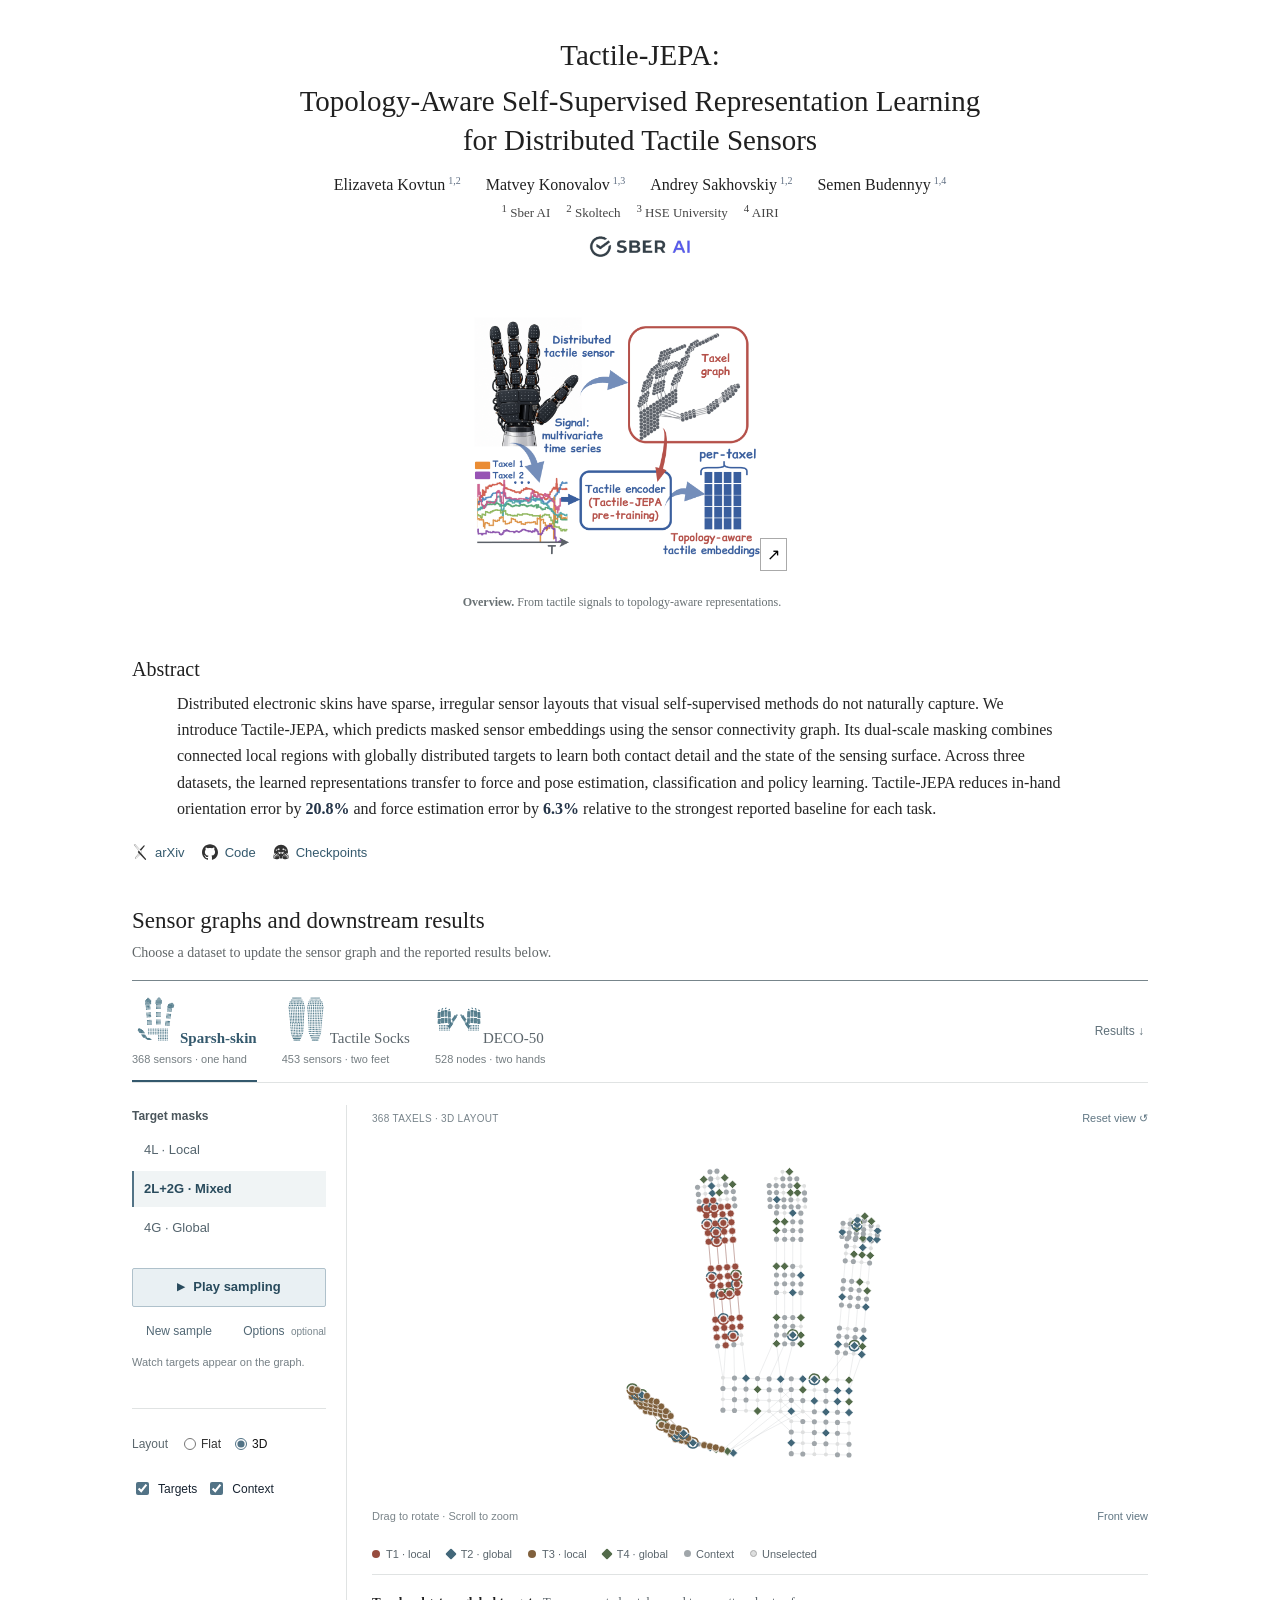
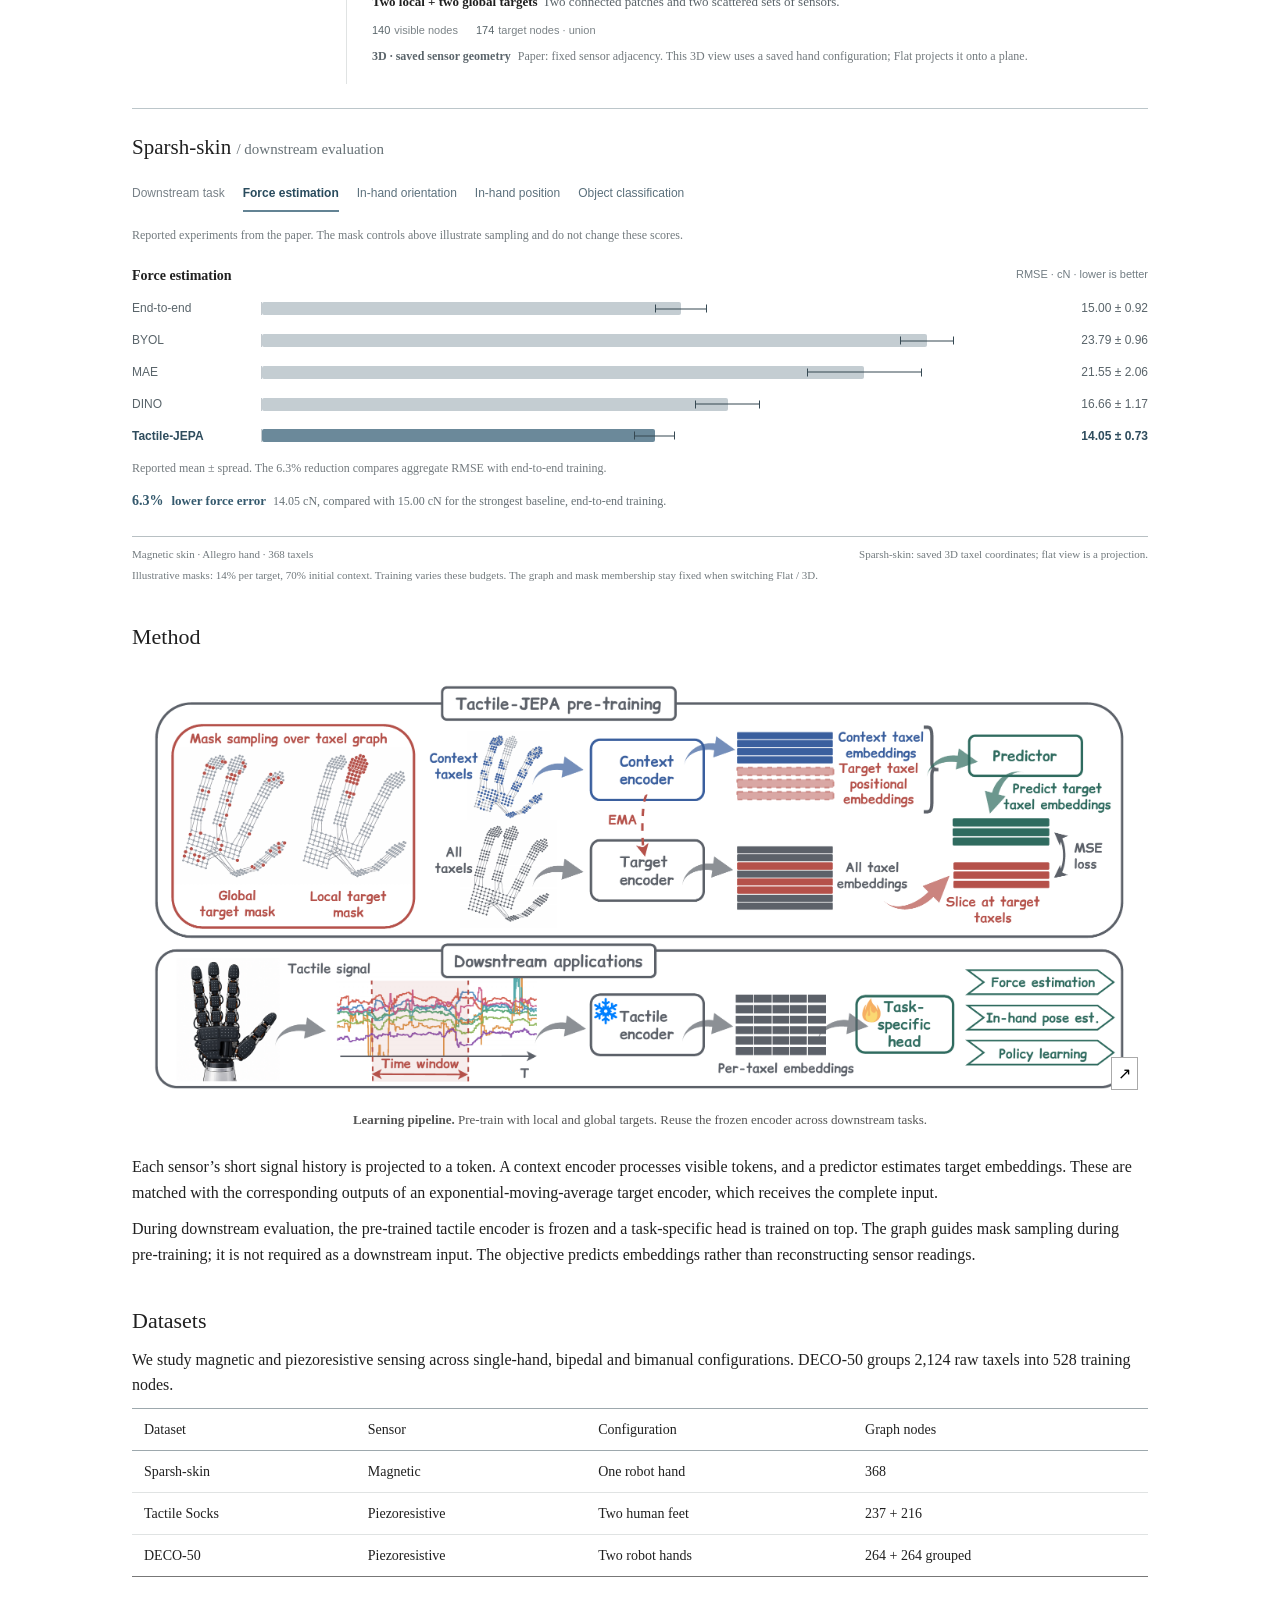
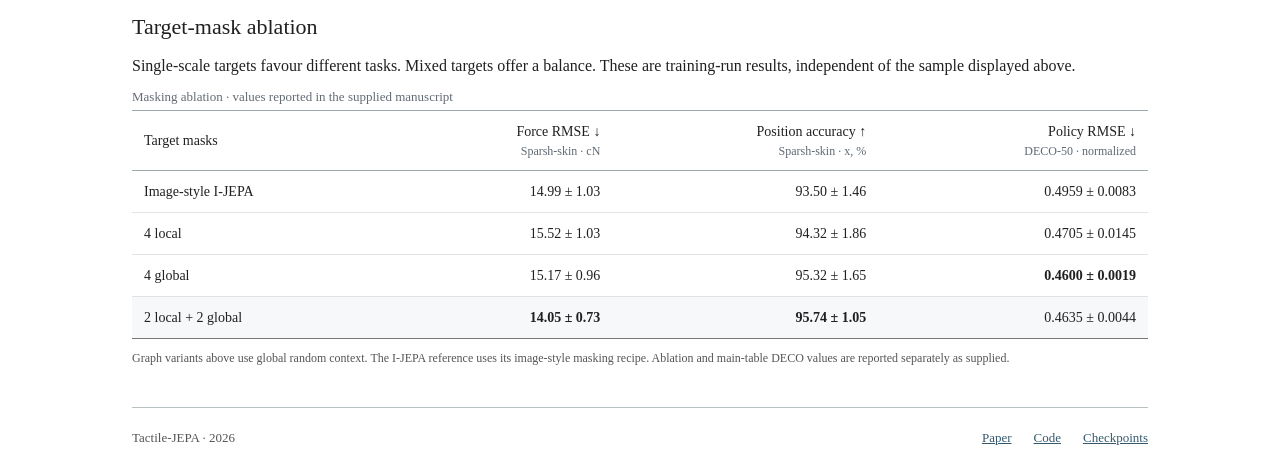
==== commit 221797a7: "Add sensor sketches and subtle colour to academic figures" ====
--- a/academic/index.html
+++ b/academic/index.html
@@ -5,10 +5,11 @@
 <meta name="description" content="Tactile-JEPA learns from distributed touch through local and global graph masks. Explore three sensor graphs and the paper’s downstream results.">
 <title>Tactile-JEPA | Topology-Aware Tactile Representation Learning</title>
 <link rel="icon" href="../images/site-icon.svg" type="image/svg+xml">
-<link rel="stylesheet" href="../variants.css"><link rel="stylesheet" href="../academic/style.css"><link rel="stylesheet" href="../academic/paper.css">
+<link rel="stylesheet" href="../variants.css"><link rel="stylesheet" href="style.css"><link rel="stylesheet" href="paper.css">
+<link rel="stylesheet" href="balanced.css">
 <script type="module" src="../app.js"></script>
 </head>
-<body data-edition="academic"><a class="skip-link" href="#explore">Skip to interactive results</a>
+<body data-edition="academic" data-refinement="figure"><a class="skip-link" href="#explore">Skip to interactive results</a>
 <main class="paper">
 <header class="paper-header">
 <h1><span class="paper-name">Tactile-JEPA</span><span class="paper-title">Topology-Aware Self-Supervised Representation Learning<br class="desktop-break"> for Distributed Tactile Sensors</span></h1>
@@ -16,32 +17,33 @@
 <p class="affiliations"><span><sup>1</sup> Sber AI</span><span><sup>2</sup> Skoltech</span><span><sup>3</sup> HSE University</span><span><sup>4</sup> AIRI</span></p>
 <div class="affiliation-brand"><img class="sber-logo" src="../images/sber-ai.png" width="370" height="85" alt="Sber AI"></div>
 </header>
-<section class="paper-overview" aria-labelledby="abstract-title"><figure class="teaser-figure"><button class="figure-button" data-figure="teaser" aria-label="Enlarge the Tactile-JEPA overview"><img src="../images/teaser.png" width="2400" height="1941" alt="Tactile signals and sensor topology provide self-supervised per-taxel representations."><span class="figure-expand" aria-hidden="true">↗</span></button><figcaption>From tactile signals to topology-aware representations.</figcaption></figure><div class="overview-text"><h2 id="abstract-title">Abstract</h2><p class="abstract" id="abstract">Distributed electronic skins have sparse, irregular sensor layouts that visual self-supervised methods do not naturally capture. We introduce Tactile-JEPA, which predicts masked sensor embeddings using the sensor connectivity graph. Its dual-scale masking combines connected local regions with globally distributed targets to learn both contact detail and the state of the sensing surface. Across three datasets, the learned representations transfer to force and pose estimation, classification and policy learning. Tactile-JEPA reduces in-hand orientation error by <strong>20.8%</strong> and force estimation error by <strong>6.3%</strong> relative to the strongest reported baseline for each task.</p><nav class="paper-links" aria-label="Paper resources"><a href="https://arxiv.org/abs/2609.24385" target="_blank" rel="noopener" aria-label="Read the paper on arXiv"><img src="../images/arxiv.svg" alt="" width="20" height="20">arXiv</a><a href="https://github.com/E-Kovtun/tactile" target="_blank" rel="noopener" aria-label="Source code on GitHub"><img src="../images/github.svg" alt="" width="20" height="20">Code</a><a href="https://huggingface.co/Tactile-JEPA" target="_blank" rel="noopener" aria-label="Model checkpoints on Hugging Face"><img src="../images/huggingface.svg" alt="" width="20" height="20">Checkpoints</a></nav></div></section>
+<section class="paper-overview" aria-labelledby="abstract-title"><figure class="teaser-figure"><button class="figure-button" data-figure="teaser" aria-label="Enlarge the Tactile-JEPA overview"><img src="../images/teaser.png" width="2400" height="1941" alt="Tactile signals and sensor topology provide self-supervised per-taxel representations."><span class="figure-expand" aria-hidden="true">↗</span></button><figcaption><b>Overview.</b> From tactile signals to topology-aware representations.</figcaption></figure><div class="overview-text"><h2 id="abstract-title">Abstract</h2><p class="abstract" id="abstract">Distributed electronic skins have sparse, irregular sensor layouts that visual self-supervised methods do not naturally capture. We introduce Tactile-JEPA, which predicts masked sensor embeddings using the sensor connectivity graph. Its dual-scale masking combines connected local regions with globally distributed targets to learn both contact detail and the state of the sensing surface. Across three datasets, the learned representations transfer to force and pose estimation, classification and policy learning. Tactile-JEPA reduces in-hand orientation error by <strong>20.8%</strong> and force estimation error by <strong>6.3%</strong> relative to the strongest reported baseline for each task.</p><nav class="paper-links" aria-label="Paper resources"><a href="https://arxiv.org/abs/2609.24385" target="_blank" rel="noopener" aria-label="Read the paper on arXiv"><img src="../images/arxiv.svg" alt="" width="20" height="20">arXiv</a><a href="https://github.com/E-Kovtun/tactile" target="_blank" rel="noopener" aria-label="Source code on GitHub"><img src="../images/github.svg" alt="" width="20" height="20">Code</a><a href="https://huggingface.co/Tactile-JEPA" target="_blank" rel="noopener" aria-label="Model checkpoints on Hugging Face"><img src="../images/huggingface.svg" alt="" width="20" height="20">Checkpoints</a></nav></div></section>
 <section class="study-explorer" id="explore" aria-labelledby="explore-heading">
-<div class="explore-intro"><div><h2 id="explore-heading">Sensor graphs and downstream results</h2><p>Choose a dataset to update <strong>both the sensor graph and its downstream results.</strong></p></div><a class="method-link" href="#method">Method ↓</a></div>
+<div class="explore-intro"><div><h2 id="explore-heading">Sensor graphs and downstream results</h2><p>Choose a dataset to update the sensor graph and the reported results below.</p></div></div>
 <div class="study-frame">
-<div class="dataset-bar"><span class="dataset-label">Dataset</span><div class="dataset-tabs" role="group" aria-label="Dataset for graph and results"><button data-dataset="xela" aria-pressed="true">Sparsh-skin<span class="tab-detail">368 sensors · one hand</span></button><button data-dataset="socks" aria-pressed="false">Tactile Socks<span class="tab-detail">453 sensors · two feet</span></button><button data-dataset="deco" aria-pressed="false">DECO-50<span class="tab-detail">528 nodes · two hands</span></button></div><a href="#results" class="results-jump">Results ↓</a></div>
+<div class="dataset-bar"><span class="dataset-label">Dataset</span><div class="dataset-tabs" role="group" aria-label="Dataset for graph and results"><button data-dataset="xela" aria-pressed="true"><img class="dataset-sketch" src="../images/layout-xela.svg" width="48" height="48" alt="" aria-hidden="true"><span class="dataset-title">Sparsh-skin<span class="tab-detail">368 sensors · one hand</span></span></button><button data-dataset="socks" aria-pressed="false"><img class="dataset-sketch" src="../images/layout-socks.svg" width="48" height="48" alt="" aria-hidden="true"><span class="dataset-title">Tactile Socks<span class="tab-detail">453 sensors · two feet</span></span></button><button data-dataset="deco" aria-pressed="false"><img class="dataset-sketch" src="../images/layout-deco.svg" width="48" height="48" alt="" aria-hidden="true"><span class="dataset-title">DECO-50<span class="tab-detail">528 nodes · two hands</span></span></button></div><a href="#results" class="results-jump">Results ↓</a></div>
 <div class="explorer-body">
 <aside class="mask-panel" aria-label="Mask sampling controls">
 <div class="sampling-main">
 <fieldset class="mask-presets"><legend>Target masks</legend><div class="mode-switch" role="group" aria-label="Target mask strategy"><button type="button" data-mode="local" aria-pressed="false">4L · Local</button><button type="button" data-mode="mixed" aria-pressed="true">2L+2G · Mixed</button><button type="button" data-mode="global" aria-pressed="false">4G · Global</button></div></fieldset>
 <div class="playback-controls"><div class="sampling-actions"><button type="button" id="animate" class="play-button">Play sampling</button><button type="button" id="resample" class="secondary">New sample</button><button type="button" id="customize" class="customize-button" aria-haspopup="dialog" aria-controls="sampling-dialog">Options <span id="customize-state">optional</span></button></div><p id="sampling-status" class="sampling-status" role="status">Watch targets appear on the graph.</p></div>
 </div>
-<div class="sampling-caption"><div><h3 id="mode-title">Two local + two global targets</h3><p id="mode-copy"></p></div><div id="mask-stats" class="mask-stats" aria-live="polite"></div></div>
-</aside>
+
+<div class="graph-toolbar"><fieldset class="layout-switch" aria-describedby="geometry-note"><legend>Layout</legend><label><input type="radio" name="layout" value="flat">Flat</label><label><input type="radio" name="layout" value="spatial" checked>3D</label></fieldset><div class="layer-controls" role="group" aria-label="Graph layers"><label><input id="show-targets" type="checkbox" checked>Targets</label><label><input id="show-context" type="checkbox" checked>Context</label></div></div></aside>
 <div class="viewport" id="viewport">
 <div class="view-top"><span id="geometry-tag">368 TAXELS · 3D LAYOUT</span><button id="reset-view" class="subtle" title="Reset camera">Reset view ↺</button></div>
-<div class="graph-toolbar"><fieldset class="layout-switch" aria-describedby="geometry-note"><legend>Layout</legend><label><input type="radio" name="layout" value="flat">Flat</label><label><input type="radio" name="layout" value="spatial" checked>3D</label></fieldset><div class="layer-controls" role="group" aria-label="Graph layers"><label><input id="show-targets" type="checkbox" checked>Targets</label><label><input id="show-context" type="checkbox" checked>Context</label></div></div>
+
 <canvas id="graph" tabindex="0" role="img" aria-label="Interactive tactile sensor graph. Drag or use arrow keys to rotate; scroll or use plus and minus to zoom. Home resets the view."></canvas>
 <div id="load-status" role="status">Loading sensor geometry…</div><div id="hover-info" class="hover-info" hidden></div>
 <div class="view-bottom"><span>Drag to rotate · Scroll to zoom</span><button class="subtle" id="front-view">Front view</button></div>
 <div class="legend" id="target-legend" aria-label="Graph legend"></div>
+<div class="sampling-caption"><div><h3 id="mode-title">Two local + two global targets</h3><p id="mode-copy"></p></div><div id="mask-stats" class="mask-stats" aria-live="polite"></div></div>
 <p id="geometry-note" aria-live="polite"></p>
 </div>
 </div>
-<section class="results" id="results" aria-labelledby="results-heading"><div class="section-top"><div><p class="eyebrow">RESULTS FOR THE SELECTED DATASET</p><h2 id="results-heading"><span id="result-dataset">SPARSH-SKIN</span> <span class="results-label">/ downstream evaluation</span></h2></div></div><div class="task-picker"><span id="task-label">Downstream task</span><div id="metric-buttons" role="group" aria-labelledby="task-label"></div></div><p class="results-context">Reported experiments from the paper. The mask controls above illustrate sampling and do not change these scores.</p><div class="results-layout"><div class="chart-box"><div class="chart-title"><h3 id="chart-title"></h3><span id="chart-unit"></span></div><div id="chart" aria-live="polite"></div><p class="fine-print" id="metric-note"></p></div><aside class="result-insight"><strong id="result-headline"></strong><h3 id="result-subtitle"></h3><p id="result-copy"></p></aside></div></section>
+<section class="results" id="results" aria-labelledby="results-heading"><div class="section-top"><div><h2 id="results-heading"><span id="result-dataset">SPARSH-SKIN</span> <span class="results-label">/ downstream evaluation</span></h2></div></div><div class="task-picker"><span id="task-label">Downstream task</span><div id="metric-buttons" role="group" aria-labelledby="task-label"></div></div><p class="results-context">Reported experiments from the paper. The mask controls above illustrate sampling and do not change these scores.</p><div class="results-layout"><div class="chart-box"><div class="chart-title"><h3 id="chart-title"></h3><span id="chart-unit"></span></div><div id="chart" aria-live="polite"></div><p class="fine-print" id="metric-note"></p></div><aside class="result-insight"><strong id="result-headline"></strong><h3 id="result-subtitle"></h3><p id="result-copy"></p></aside></div></section>
 </div>
 <div class="graph-footnote"><span id="dataset-description"></span><span id="layout-note"></span></div><p class="fine-print sampling-note">Illustrative masks: 14% per target, 70% initial context. Training varies these budgets. The graph and mask membership stay fixed when switching Flat / 3D.</p>
 </section>
-<section class="paper-section" id="method"><h2>Method</h2><figure class="pipeline-figure"><button class="figure-button" data-figure="pretrain" aria-label="Enlarge the pre-training and downstream pipeline"><img src="../images/pretrain.png" width="2600" height="1083" alt="Tactile-JEPA pipeline: local and global graph masks select targets. The context encoder and predictor match embeddings from an EMA target encoder. A frozen tactile encoder then supports force, pose and policy heads." loading="lazy"><span class="figure-expand" aria-hidden="true">↗</span></button><figcaption>Pre-train with local and global targets. Reuse the frozen encoder across downstream tasks. <span>Click to enlarge.</span></figcaption></figure><p>Each sensor’s short signal history is projected to a token. A context encoder processes visible tokens, and a predictor estimates target embeddings. These are matched with the corresponding outputs of an exponential-moving-average target encoder, which receives the complete input.</p><p>During downstream evaluation, the pre-trained tactile encoder is frozen and a task-specific head is trained on top. The graph guides mask sampling during pre-training; it is not required as a downstream input. The objective predicts embeddings rather than reconstructing sensor readings.</p></section><section class="paper-section" id="datasets"><h2>Datasets</h2><p>We study magnetic and piezoresistive sensing across single-hand, bipedal and bimanual configurations. DECO-50 groups 2,124 raw taxels into 528 training nodes.</p><div class="table-scroll"><table class="dataset-table"><thead><tr><th>Dataset</th><th>Sensor</th><th>Configuration</th><th>Graph nodes</th></tr></thead><tbody><tr><td>Sparsh-skin</td><td>Magnetic</td><td>One robot hand</td><td>368</td></tr><tr><td>Tactile Socks</td><td>Piezoresistive</td><td>Two human feet</td><td>237 + 216</td></tr><tr><td>DECO-50</td><td>Piezoresistive</td><td>Two robot hands</td><td>264 + 264 grouped</td></tr></tbody></table></div></section><section class="ablation"><h2>Target-mask ablation</h2><p>Single-scale targets favour different tasks. Mixed targets offer a balance. These are training-run results, independent of the sample displayed above.</p><div class="table-scroll"><table><caption>Masking ablation · values reported in the supplied manuscript</caption><thead><tr><th>Target masks</th><th>Force RMSE ↓<small>Sparsh-skin · cN</small></th><th>Position accuracy ↑<small>Sparsh-skin · x, %</small></th><th>Policy RMSE ↓<small>DECO-50 · normalized</small></th></tr></thead><tbody><tr><td>Image-style I-JEPA</td><td>14.99 ± 1.03</td><td>93.50 ± 1.46</td><td>0.4959 ± 0.0083</td></tr><tr><td>4 local</td><td>15.52 ± 1.03</td><td>94.32 ± 1.86</td><td>0.4705 ± 0.0145</td></tr><tr><td>4 global</td><td>15.17 ± 0.96</td><td>95.32 ± 1.65</td><td><b>0.4600 ± 0.0019</b></td></tr><tr class="ours"><td>2 local + 2 global</td><td><b>14.05 ± 0.73</b></td><td><b>95.74 ± 1.05</b></td><td>0.4635 ± 0.0044</td></tr></tbody></table></div><p class="fine-print">Graph variants above use global random context. The I-JEPA reference uses its image-style masking recipe. Ablation and main-table DECO values are reported separately as supplied.</p></section><footer class="paper-footer"><span>Tactile-JEPA · 2026</span><a href="https://arxiv.org/abs/2609.24385">Paper</a><a href="https://github.com/E-Kovtun/tactile">Code</a><a href="https://huggingface.co/Tactile-JEPA">Checkpoints</a></footer></main><dialog id="sampling-dialog" aria-labelledby="sampling-title"><form method="dialog" class="settings-header"><div><span class="panel-kicker">OPTIONAL CONTROLS</span><h2 id="sampling-title">Customize the visualization</h2></div><button class="dialog-close" aria-label="Close optional controls">×</button></form><p class="settings-intro">The default view is ready to explore. These settings let you inspect a different context or isolate one target.</p><div class="detail-fields"><fieldset><legend>Sampling</legend><label>Context<select id="context"><option value="random">Global random · default</option><option value="connected">Locally connected</option></select></label><label>Inspect a target<select id="target"><option value="all">All four targets</option><option value="0">Target 1</option><option value="1">Target 2</option><option value="2">Target 3</option><option value="3">Target 4</option></select></label></fieldset><fieldset><legend>Display</legend><label class="check"><input id="edges" type="checkbox" checked>Graph edges</label><label class="check"><input id="raw-context" type="checkbox">Context before removing targets</label><label class="check"><input id="compare" type="checkbox">Compare two strategies side by side</label></fieldset><p id="context-note" class="fine-print"></p></div><form method="dialog" class="settings-footer"><span>Changes apply immediately.</span><button class="primary">Done</button></form></dialog>
+<section class="paper-section" id="method"><h2>Method</h2><figure class="pipeline-figure"><button class="figure-button" data-figure="pretrain" aria-label="Enlarge the pre-training and downstream pipeline"><img src="../images/pretrain.png" width="2600" height="1083" alt="Tactile-JEPA pipeline: local and global graph masks select targets. The context encoder and predictor match embeddings from an EMA target encoder. A frozen tactile encoder then supports force, pose and policy heads." loading="lazy"><span class="figure-expand" aria-hidden="true">↗</span></button><figcaption><b>Learning pipeline.</b> Pre-train with local and global targets. Reuse the frozen encoder across downstream tasks. <span>Click to enlarge.</span></figcaption></figure><p>Each sensor’s short signal history is projected to a token. A context encoder processes visible tokens, and a predictor estimates target embeddings. These are matched with the corresponding outputs of an exponential-moving-average target encoder, which receives the complete input.</p><p>During downstream evaluation, the pre-trained tactile encoder is frozen and a task-specific head is trained on top. The graph guides mask sampling during pre-training; it is not required as a downstream input. The objective predicts embeddings rather than reconstructing sensor readings.</p></section><section class="paper-section" id="datasets"><h2>Datasets</h2><p>We study magnetic and piezoresistive sensing across single-hand, bipedal and bimanual configurations. DECO-50 groups 2,124 raw taxels into 528 training nodes.</p><div class="table-scroll"><table class="dataset-table"><thead><tr><th>Dataset</th><th>Sensor</th><th>Configuration</th><th>Graph nodes</th></tr></thead><tbody><tr><td>Sparsh-skin</td><td>Magnetic</td><td>One robot hand</td><td>368</td></tr><tr><td>Tactile Socks</td><td>Piezoresistive</td><td>Two human feet</td><td>237 + 216</td></tr><tr><td>DECO-50</td><td>Piezoresistive</td><td>Two robot hands</td><td>264 + 264 grouped</td></tr></tbody></table></div></section><section class="ablation"><h2>Target-mask ablation</h2><p>Single-scale targets favour different tasks. Mixed targets offer a balance. These are training-run results, independent of the sample displayed above.</p><div class="table-scroll"><table><caption>Masking ablation · values reported in the supplied manuscript</caption><thead><tr><th>Target masks</th><th>Force RMSE ↓<small>Sparsh-skin · cN</small></th><th>Position accuracy ↑<small>Sparsh-skin · x, %</small></th><th>Policy RMSE ↓<small>DECO-50 · normalized</small></th></tr></thead><tbody><tr><td>Image-style I-JEPA</td><td>14.99 ± 1.03</td><td>93.50 ± 1.46</td><td>0.4959 ± 0.0083</td></tr><tr><td>4 local</td><td>15.52 ± 1.03</td><td>94.32 ± 1.86</td><td>0.4705 ± 0.0145</td></tr><tr><td>4 global</td><td>15.17 ± 0.96</td><td>95.32 ± 1.65</td><td><b>0.4600 ± 0.0019</b></td></tr><tr class="ours"><td>2 local + 2 global</td><td><b>14.05 ± 0.73</b></td><td><b>95.74 ± 1.05</b></td><td>0.4635 ± 0.0044</td></tr></tbody></table></div><p class="fine-print">Graph variants above use global random context. The I-JEPA reference uses its image-style masking recipe. Ablation and main-table DECO values are reported separately as supplied.</p></section><footer class="paper-footer"><span>Tactile-JEPA · 2026</span><a href="https://arxiv.org/abs/2609.24385">Paper</a><a href="https://github.com/E-Kovtun/tactile">Code</a><a href="https://huggingface.co/Tactile-JEPA">Checkpoints</a></footer></main><dialog id="sampling-dialog" aria-labelledby="sampling-title"><form method="dialog" class="settings-header"><div><span class="panel-kicker">OPTIONAL CONTROLS</span><h2 id="sampling-title">Customize the visualization</h2></div><button class="dialog-close" aria-label="Close optional controls">×</button></form><p class="settings-intro">The default view is ready to explore. These settings let you inspect a different context or isolate one target.</p><div class="detail-fields"><fieldset><legend>Sampling</legend><label>Context<select id="context"><option value="random">Global random · default</option><option value="connected">Locally connected</option></select></label><label>Inspect a target<select id="target"><option value="all">All four targets</option><option value="0">Target 1</option><option value="1">Target 2</option><option value="2">Target 3</option><option value="3">Target 4</option></select></label></fieldset><fieldset><legend>Display</legend><label class="check"><input id="edges" type="checkbox" checked>Graph edges</label><label class="check"><input id="raw-context" type="checkbox">Context before removing targets</label><label class="check"><input id="compare" type="checkbox">Compare two strategies side by side</label></fieldset><p id="context-note" class="fine-print"></p></div><form method="dialog" class="settings-footer"><span>Changes apply immediately.</span><button class="primary">Done</button></form></dialog>
 <dialog id="figure-dialog" aria-labelledby="figure-title"><div class="figure-dialog-header"><h2 id="figure-title">Method overview</h2><div class="figure-dialog-actions"><button id="figure-zoom" class="secondary">Zoom in</button><a id="figure-pdf" class="text-link" href="../images/teaser11.pdf" target="_blank" rel="noopener">PDF ↗</a><button id="figure-close" class="secondary" aria-label="Close enlarged figure">Close ×</button></div></div><div class="figure-scroll"><img id="figure-full" alt=""></div></dialog></body></html>
--- a/academic/balanced.css
+++ b/academic/balanced.css
@@ -0,0 +1,125 @@
+/* Research-page refinement. Prose stays serif; figure controls use compact labels. */
+:root{--paper-link:#34596d;--paper-rule:#b8c0c3;--paper-soft-rule:#e0e3e3;--figure-accent:#34596d;--figure-ui:Arial,Helvetica,sans-serif}
+.paper{max-width:1080px;padding:0 32px 28px}
+.paper-header{margin-top:36px;margin-bottom:30px}
+.paper-header h1{font-size:29px;line-height:1.32;font-weight:500}
+.paper-overview{gap:40px;margin-bottom:38px}
+.overview-text .abstract{line-height:1.65}
+.overview-text h2{font-size:20px;font-weight:500}
+.paper-overview figcaption{font-size:12px;color:#687073}
+.paper-links a{font:13px/1.5 var(--figure-ui);text-decoration:none;padding:5px 0}
+.paper-links a:hover{text-decoration:underline;text-underline-offset:4px}
+.explore-intro{padding:0;margin:0 0 17px}
+.explore-intro h2{font-size:23px;font-weight:500;margin-bottom:6px}
+.explore-intro p{font-size:14px;color:#606668}
+.study-frame{border-top:1px solid #77858b;border-bottom:1px solid #b8c0c3}
+.dataset-bar{padding:0;gap:18px;border-bottom:1px solid var(--paper-soft-rule)}
+.dataset-label{display:none}
+.dataset-tabs{gap:25px;flex:1}
+.dataset-tabs button{padding:14px 0 12px;min-height:58px;border-bottom:2px solid transparent;font:15px/1.35 Georgia,serif;color:#5b656b}
+.dataset-tabs button[aria-pressed=true]{color:var(--figure-accent);border-bottom-color:var(--figure-accent);font-weight:600}
+.tab-detail{font:11px/1.4 var(--figure-ui);color:#757e82;margin-top:4px}
+.results-jump{font:12px/1.5 var(--figure-ui);color:#60717a}
+.explorer-body{display:grid;grid-template-columns:215px minmax(0,1fr);padding:22px 0 0;gap:25px}
+.mask-panel{order:0;padding:2px 20px 0 0;border:0;border-right:1px solid var(--paper-soft-rule);font-family:var(--figure-ui)}
+.sampling-main{display:flex;flex-direction:column;gap:22px}
+.mask-presets{width:100%}
+.mask-presets legend{font:600 12px/1.5 var(--figure-ui);color:#4b565c;margin-bottom:7px}
+.mask-presets .mode-switch{display:flex;flex-direction:column;gap:3px}
+.mask-presets .mode-switch button,.mask-presets .mode-switch button+button{width:100%;min-height:36px;text-align:left;padding:8px 10px;border:0;border-left:2px solid transparent;font:13px/1.4 var(--figure-ui);color:#54646d;background:transparent}
+.mask-presets .mode-switch button[aria-pressed=true]{background:#f0f4f5;color:#294b5d;border-left-color:#527386;font-weight:600}
+.mask-presets .mode-switch button:hover{background:#f5f7f7;text-decoration:none}
+.playback-controls{padding:0;width:100%}
+.mask-panel .sampling-actions{display:grid;grid-template-columns:1fr 1fr;gap:8px 6px;margin:0}
+.mask-panel .sampling-actions button{font:12px/1.4 var(--figure-ui);border:0;background:transparent;padding:8px 0;min-height:34px;color:#526875;border-radius:2px}
+.mask-panel .sampling-actions button:hover:not(:disabled){background:#f1f4f5;color:#213f50}
+.mask-panel .sampling-actions .play-button{grid-column:1/-1;width:100%;min-height:39px;padding:8px 12px;background:#e9f0f3;border:1px solid #afc1cb;color:#294b5d;font:600 13px/1.4 var(--figure-ui);min-width:0}
+.mask-panel .sampling-actions .play-button:hover:not(:disabled){background:#dfe9ee;border-color:#809eae}
+.mask-panel .customize-button span{font:10px var(--figure-ui);color:#79868d;margin-left:3px}
+.mask-panel p.sampling-status{font:11px/1.55 var(--figure-ui);color:#768086;margin:5px 0 0;min-height:34px}
+.graph-toolbar{display:flex;flex-direction:column;align-items:flex-start;gap:9px;margin-top:20px;padding:17px 0 0;border-top:1px solid var(--paper-soft-rule)}
+.layout-switch{font:12px var(--figure-ui)}
+.layout-switch legend{font:12px var(--figure-ui);margin-right:9px;padding:10px 0;color:#5c686e}
+.layout-switch label,.layout-switch label+label{font:12px var(--figure-ui);padding:7px;min-height:36px;background:transparent}
+.layout-switch label:has(input:checked){background:transparent}
+.layout-switch input,.layer-controls input{accent-color:#527386}
+.layer-controls{font:12px var(--figure-ui);gap:9px}
+.layer-controls label{padding:6px 0;min-height:36px;color:#5c686e}
+.viewport{order:1;overflow:visible}
+.view-top{padding:0;min-height:28px;font:10px/1.5 var(--figure-ui);color:#77838a;letter-spacing:.3px}
+.subtle,.view-top .subtle,.view-bottom .subtle{font:11px/1.4 var(--figure-ui);text-decoration:none;color:#607683;padding:6px 0;min-height:28px}
+.subtle:hover{text-decoration:underline;text-underline-offset:3px}
+#graph{height:370px;min-height:280px}
+.view-bottom{padding:0 0 7px;font:11px/1.5 var(--figure-ui);color:#7b858a}
+.legend{border-top:0;padding:8px 0 12px;gap:10px 16px;font:11px/1.5 var(--figure-ui);color:#5b666d}
+.sampling-caption{margin:0;padding:12px 0 0;border-top:1px solid var(--paper-soft-rule);display:block}
+.sampling-caption h3{display:inline;font:600 13px/1.55 Georgia,serif;margin:0 5px 0 0}
+.sampling-caption #mode-copy{display:inline;font:13px/1.55 Georgia,serif;color:#596268;margin:0}
+.sampling-caption .mask-stats{display:flex;gap:18px;margin:7px 0 0;padding:0;border:0;font:11px/1.5 var(--figure-ui);color:#7b8387}
+.sampling-caption .mask-stats strong{font:500 11px/1.5 var(--figure-ui);color:#5a666b}
+#geometry-note{min-width:0;padding:9px 0 18px;font:12px/1.55 Georgia,serif;color:#737a7e}
+#geometry-note strong{display:inline;font:600 12px/1.55 Georgia,serif;color:#5b656b;margin-right:4px}
+.results{padding:24px 0 25px;border-top:1px solid #bcc6ca;margin-top:24px}
+.results h2{font:500 21px/1.4 Georgia,serif}
+.results-label{font:15px/1.4 Georgia,serif;color:#677176}
+.task-picker{gap:6px 18px;margin:14px 0}
+#task-label{font:12px var(--figure-ui);color:#778087}
+#metric-buttons{gap:7px 18px}
+#metric-buttons button{font:12px/1.5 var(--figure-ui);padding:8px 0;color:#5c717d;border-bottom:2px solid transparent;min-height:36px}
+#metric-buttons button[aria-pressed=true]{color:#294b5d;border-color:#638394;font-weight:600}
+.results-context{font:12px/1.55 Georgia,serif;color:#727a7e;margin-bottom:21px}
+.chart-title h3{font:600 14px/1.4 Georgia,serif}
+.chart-title>span{font:11px/1.5 var(--figure-ui);color:#727d83}
+.bar-row{grid-template-columns:113px minmax(0,1fr) 130px;gap:16px;margin:15px 0;font:12px/1.4 var(--figure-ui);color:#59646a}
+.bar-track{height:13px;background:transparent;border-left:1px solid #c3cacf}
+.bar{background:#c4cdd2}.ours .bar{background:#6b899a}
+.bar-row.ours{color:#2e4c5d}
+.bar-whisker,.bar-whisker::before,.bar-whisker::after{background:#364953}
+.result-insight{border:0;margin-top:14px;padding:0}
+.result-insight strong{font-size:14px;color:#34596d}
+.result-insight h3{font-size:13px;color:#34596d}
+.result-insight p{font-size:12px;color:#677176}
+.results .fine-print{color:#737a7e}
+.graph-footnote,.sampling-note{font:11px/1.55 Georgia,serif;color:#727a7e}
+.paper-section{margin-top:38px}
+.paper-section h2,.ablation h2{font-size:22px;font-weight:500}
+.dataset-table th,.dataset-table td,.ablation th,.ablation td{padding:10px 12px}
+.ablation th:not(:first-child),.ablation td:not(:first-child){text-align:right;font-variant-numeric:tabular-nums}
+.ablation thead th,.dataset-table thead th{font-weight:500;border-color:#9da8ad}
+.ablation .ours td{background:#f6f8f9}
+.paper-footer{margin-top:40px}
+@media(max-width:850px){
+.paper{padding:0 24px 25px}.paper-header h1{font-size:27px}
+.explorer-body{grid-template-columns:1fr;gap:16px;padding-top:16px}
+.mask-panel{padding:0;border:0}.sampling-main{flex-direction:row;align-items:flex-start;justify-content:space-between;gap:20px}
+.mask-presets{width:auto}.mask-presets .mode-switch{flex-direction:row;gap:0}
+.mask-presets .mode-switch button,.mask-presets .mode-switch button+button{width:auto;padding:8px;border-left:0;border-bottom:2px solid transparent;font-size:12px}
+.mask-presets .mode-switch button[aria-pressed=true]{border-bottom-color:#638394;background:#f3f6f7}
+.playback-controls{width:auto;max-width:300px;padding-top:24px}
+.mask-panel .sampling-actions{display:flex;gap:10px;flex-wrap:wrap}
+.mask-panel .sampling-actions .play-button{width:auto;padding:8px 10px}
+.mask-panel p.sampling-status{min-height:0}
+.graph-toolbar{flex-direction:row;align-items:center;flex-wrap:wrap;gap:10px 26px;margin-top:10px;padding:5px 0;border-top:0;border-bottom:1px solid var(--paper-soft-rule)}
+#graph{height:350px}.results{margin-top:10px}
+}
+@media(max-width:620px){
+.paper{padding:0 18px 22px}.paper-header{margin-top:25px;margin-bottom:24px}.paper-header h1{font-size:23px}
+.paper-overview{gap:21px;margin-bottom:32px}.overview-text .abstract{font-size:15px}
+.explore-intro h2{font-size:21px}.explore-intro p{font-size:13px}
+.dataset-bar{gap:8px}.dataset-tabs{gap:12px;justify-content:space-between}
+.dataset-tabs button{font-size:13px;min-height:48px;padding:10px 0}.results-jump{font-size:10px}.tab-detail{display:none}
+.sampling-main{display:block}.mask-presets legend{margin-bottom:5px}
+.mask-presets .mode-switch{justify-content:flex-start;gap:8px}.mask-presets .mode-switch button,.mask-presets .mode-switch button+button{min-height:40px;font-size:13px;padding:8px 11px}
+.playback-controls{max-width:none;padding-top:14px}.mask-panel .sampling-actions{gap:19px}
+.mask-panel .sampling-actions button{min-height:40px;font-size:12px}.mask-panel .sampling-actions .play-button{min-width:136px;min-height:40px}
+.mask-panel p.sampling-status{margin-top:6px;font-size:11px}
+.graph-toolbar{gap:6px 20px;margin-top:6px}.layer-controls{gap:12px}
+.view-top{font-size:9px}#graph{height:320px;min-height:280px}.legend{gap:8px 14px}
+.sampling-caption h3,.sampling-caption #mode-copy{font-size:12px}
+.results h2{font-size:20px}.results-label{display:inline;font-size:14px}
+.task-picker{margin:11px 0 13px}#metric-buttons{gap:3px 16px}#metric-buttons button{font-size:12px;min-height:42px}
+.bar-row{grid-template-columns:90px minmax(0,1fr) 106px;gap:8px;font-size:10px;margin:15px 0}.bar-track{height:12px}
+.chart-title{margin-bottom:15px}.chart-title>span{font-size:10px}
+.result-insight p{display:block;margin:4px 0 0}
+}
+.mask-panel .sampling-actions .play-button{grid-area:auto;grid-column:1 / -1}
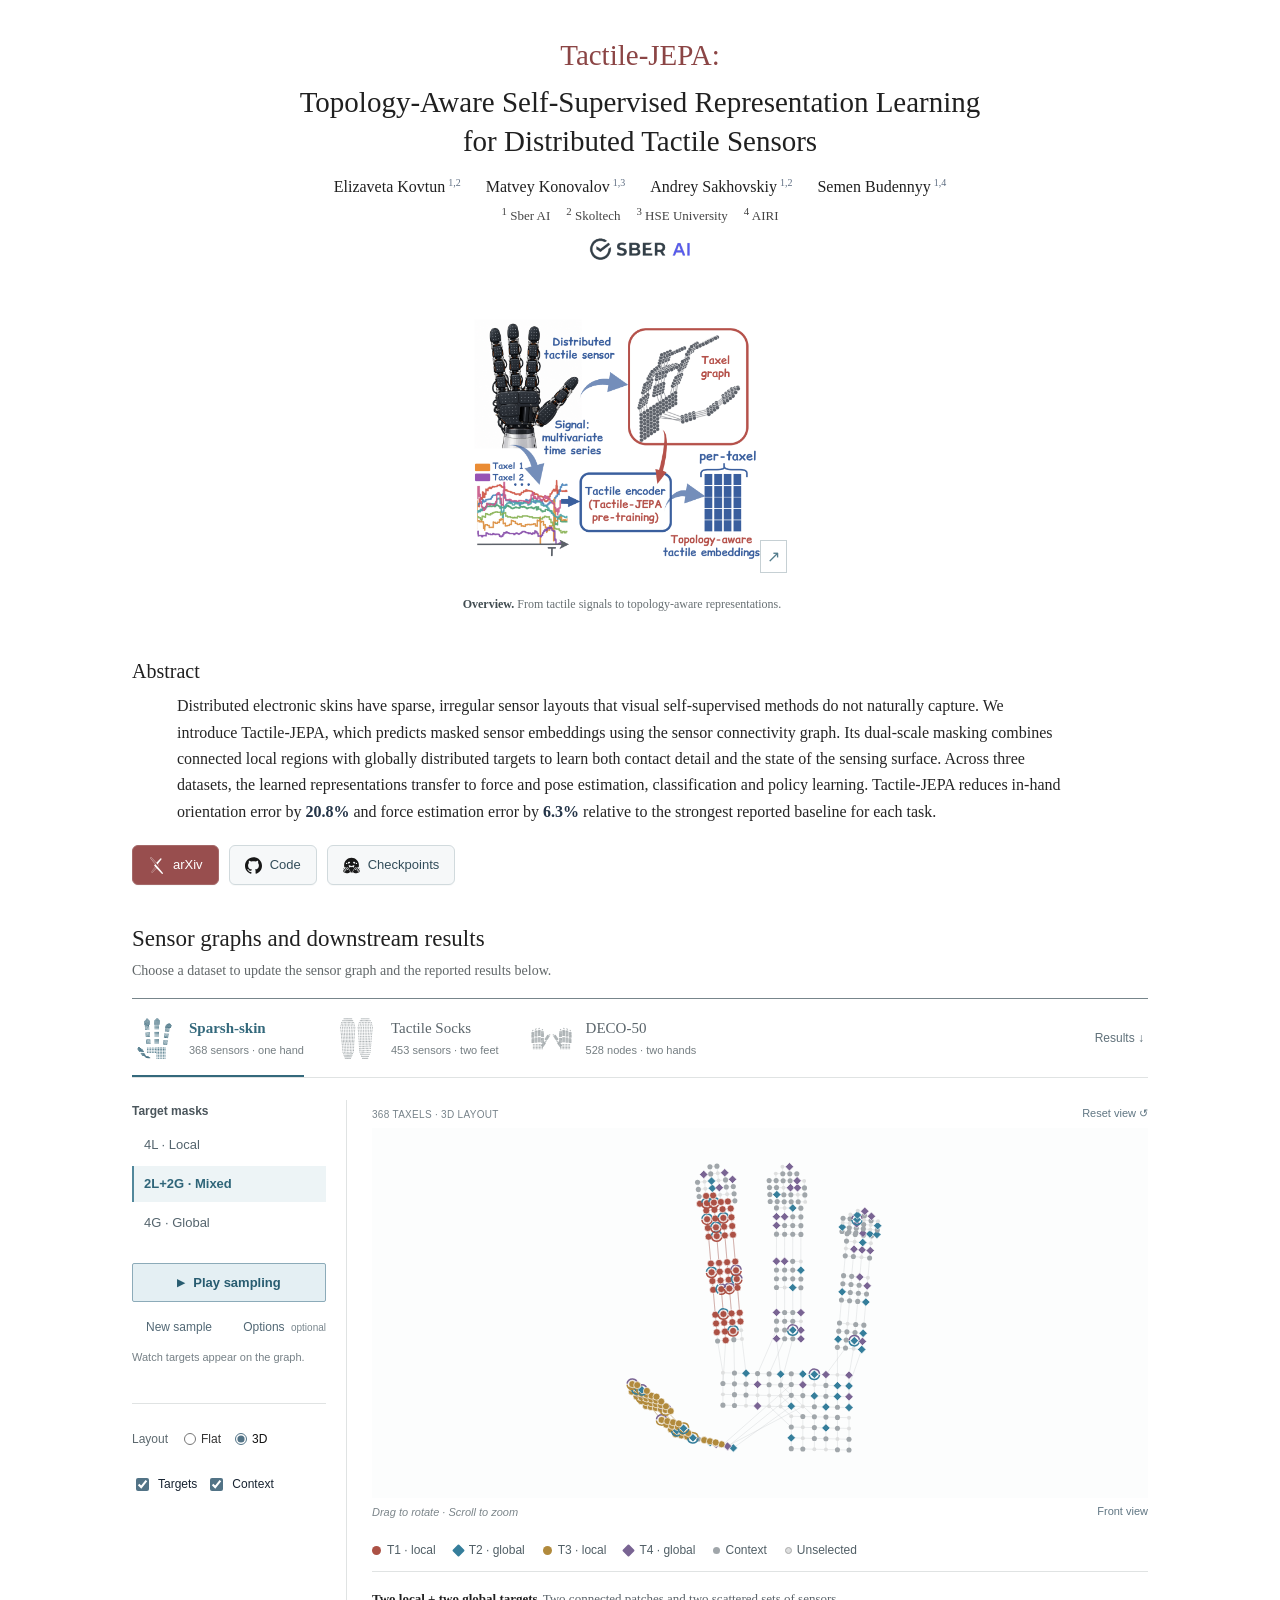
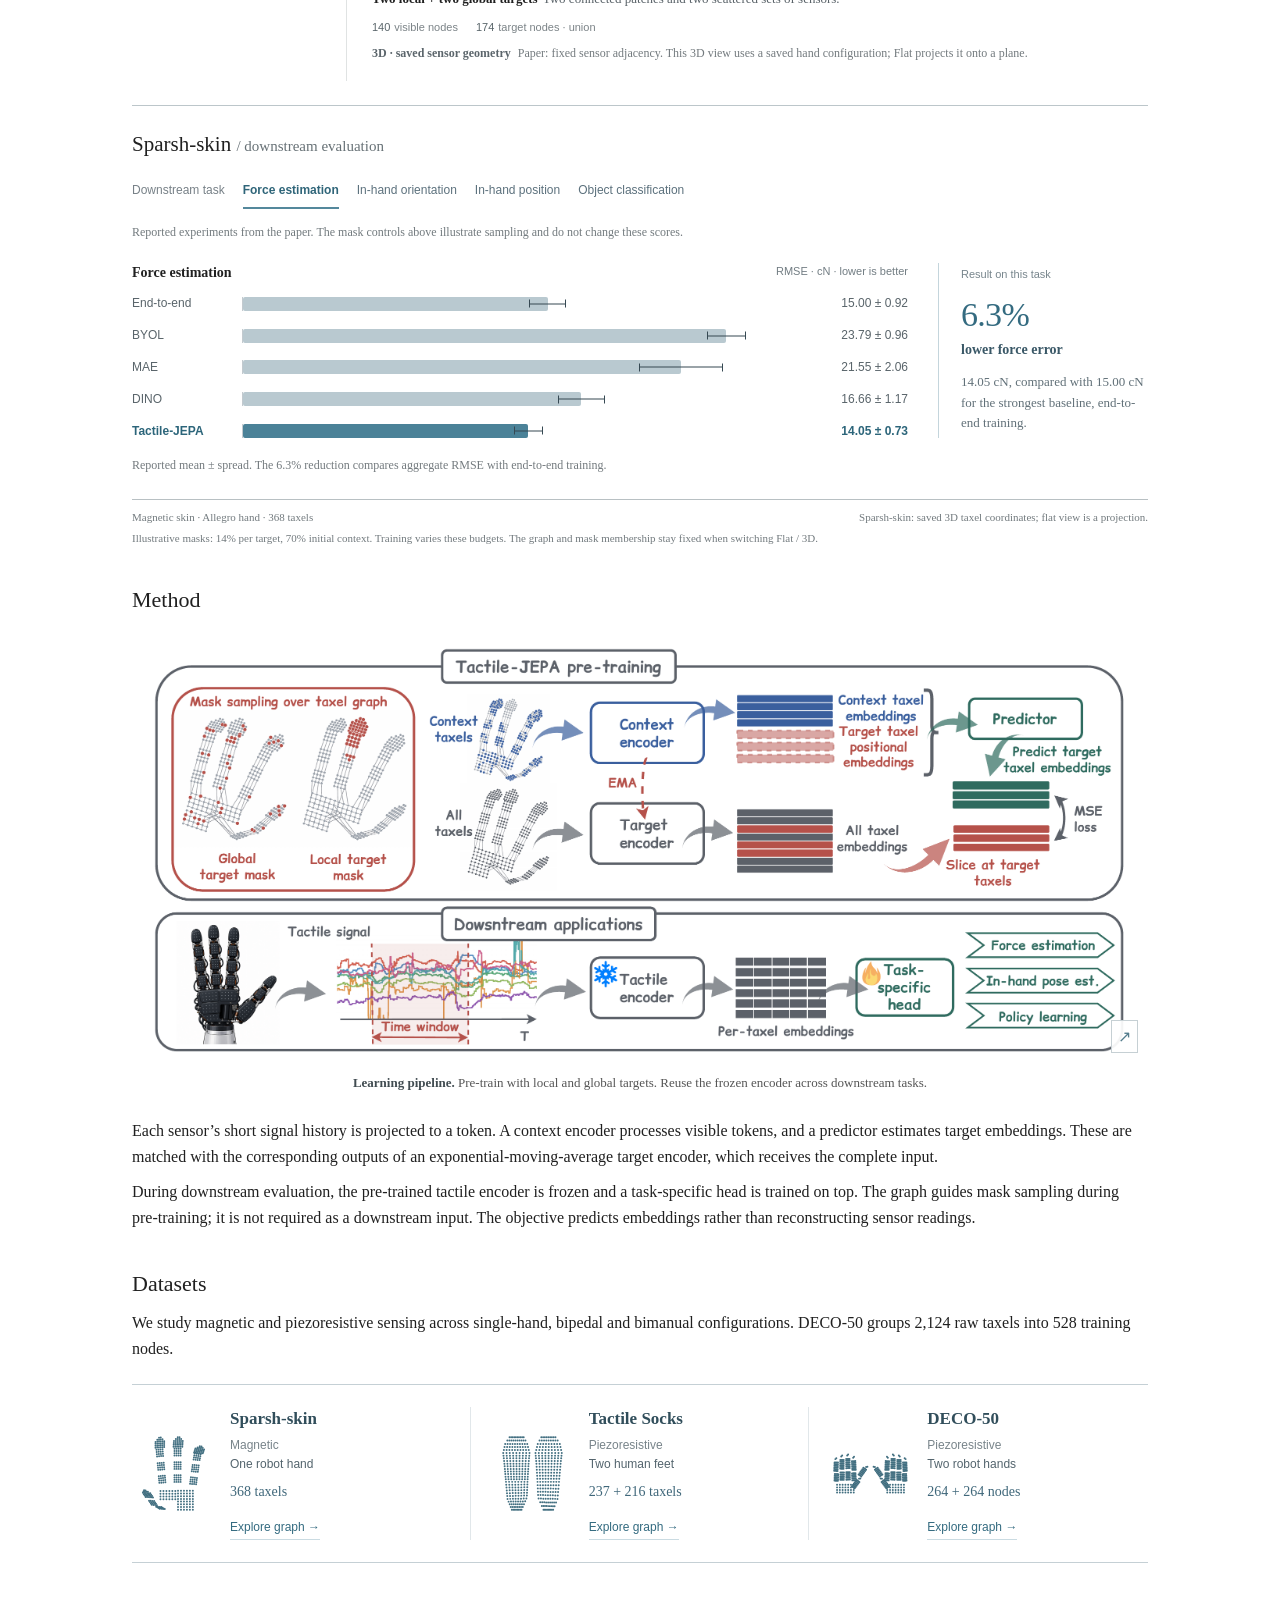
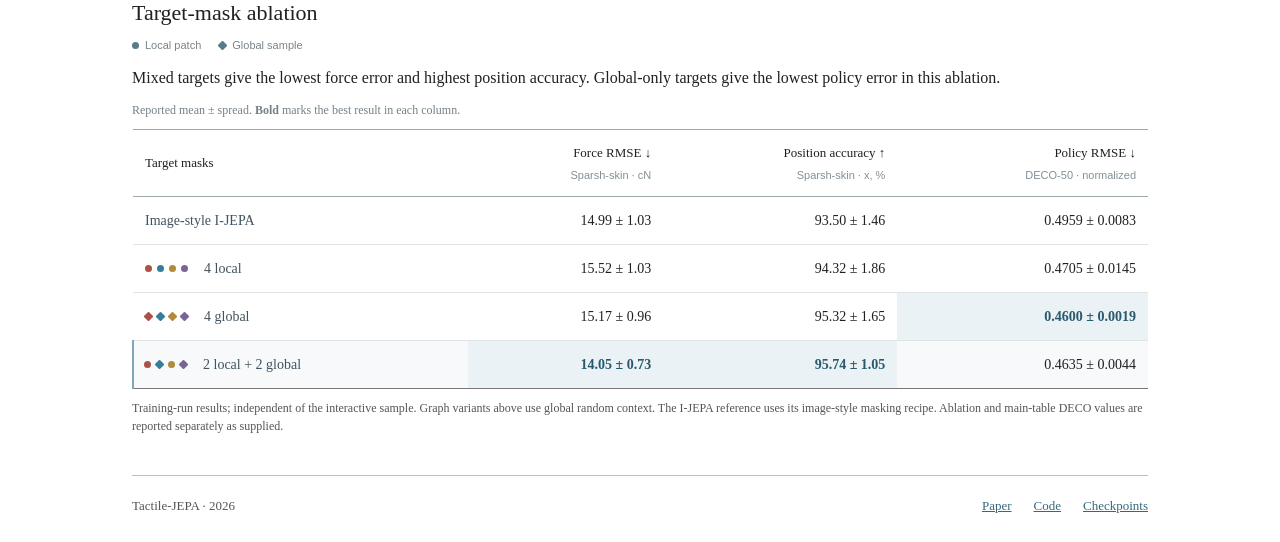
==== commit 004d1937: "Restore result callouts and resource buttons; illustrate datasets and ablation" ====
--- a/academic/index.html
+++ b/academic/index.html
@@ -6,8 +6,8 @@
 <title>Tactile-JEPA | Topology-Aware Tactile Representation Learning</title>
 <link rel="icon" href="../images/site-icon.svg" type="image/svg+xml">
 <link rel="stylesheet" href="../variants.css"><link rel="stylesheet" href="style.css"><link rel="stylesheet" href="paper.css">
-<link rel="stylesheet" href="balanced.css">
-<script type="module" src="../app.js"></script>
+<link rel="stylesheet" href="balanced.css?v=research-2">
+<script type="module" src="../app.js?v=research-2"></script>
 </head>
 <body data-edition="academic" data-refinement="figure"><a class="skip-link" href="#explore">Skip to interactive results</a>
 <main class="paper">
@@ -41,9 +41,9 @@
 <p id="geometry-note" aria-live="polite"></p>
 </div>
 </div>
-<section class="results" id="results" aria-labelledby="results-heading"><div class="section-top"><div><h2 id="results-heading"><span id="result-dataset">SPARSH-SKIN</span> <span class="results-label">/ downstream evaluation</span></h2></div></div><div class="task-picker"><span id="task-label">Downstream task</span><div id="metric-buttons" role="group" aria-labelledby="task-label"></div></div><p class="results-context">Reported experiments from the paper. The mask controls above illustrate sampling and do not change these scores.</p><div class="results-layout"><div class="chart-box"><div class="chart-title"><h3 id="chart-title"></h3><span id="chart-unit"></span></div><div id="chart" aria-live="polite"></div><p class="fine-print" id="metric-note"></p></div><aside class="result-insight"><strong id="result-headline"></strong><h3 id="result-subtitle"></h3><p id="result-copy"></p></aside></div></section>
+<section class="results" id="results" aria-labelledby="results-heading"><div class="section-top"><div><h2 id="results-heading"><span id="result-dataset">SPARSH-SKIN</span> <span class="results-label">/ downstream evaluation</span></h2></div></div><div class="task-picker"><span id="task-label">Downstream task</span><div id="metric-buttons" role="group" aria-labelledby="task-label"></div></div><p class="results-context">Reported experiments from the paper. The mask controls above illustrate sampling and do not change these scores.</p><div class="results-layout"><div class="chart-box"><div class="chart-title"><h3 id="chart-title"></h3><span id="chart-unit"></span></div><div id="chart" aria-live="polite"></div><p class="fine-print" id="metric-note"></p></div><aside class="result-insight"><span class="insight-label">Result on this task</span><strong id="result-headline"></strong><h3 id="result-subtitle"></h3><p id="result-copy"></p></aside></div></section>
 </div>
 <div class="graph-footnote"><span id="dataset-description"></span><span id="layout-note"></span></div><p class="fine-print sampling-note">Illustrative masks: 14% per target, 70% initial context. Training varies these budgets. The graph and mask membership stay fixed when switching Flat / 3D.</p>
 </section>
-<section class="paper-section" id="method"><h2>Method</h2><figure class="pipeline-figure"><button class="figure-button" data-figure="pretrain" aria-label="Enlarge the pre-training and downstream pipeline"><img src="../images/pretrain.png" width="2600" height="1083" alt="Tactile-JEPA pipeline: local and global graph masks select targets. The context encoder and predictor match embeddings from an EMA target encoder. A frozen tactile encoder then supports force, pose and policy heads." loading="lazy"><span class="figure-expand" aria-hidden="true">↗</span></button><figcaption><b>Learning pipeline.</b> Pre-train with local and global targets. Reuse the frozen encoder across downstream tasks. <span>Click to enlarge.</span></figcaption></figure><p>Each sensor’s short signal history is projected to a token. A context encoder processes visible tokens, and a predictor estimates target embeddings. These are matched with the corresponding outputs of an exponential-moving-average target encoder, which receives the complete input.</p><p>During downstream evaluation, the pre-trained tactile encoder is frozen and a task-specific head is trained on top. The graph guides mask sampling during pre-training; it is not required as a downstream input. The objective predicts embeddings rather than reconstructing sensor readings.</p></section><section class="paper-section" id="datasets"><h2>Datasets</h2><p>We study magnetic and piezoresistive sensing across single-hand, bipedal and bimanual configurations. DECO-50 groups 2,124 raw taxels into 528 training nodes.</p><div class="table-scroll"><table class="dataset-table"><thead><tr><th>Dataset</th><th>Sensor</th><th>Configuration</th><th>Graph nodes</th></tr></thead><tbody><tr><td>Sparsh-skin</td><td>Magnetic</td><td>One robot hand</td><td>368</td></tr><tr><td>Tactile Socks</td><td>Piezoresistive</td><td>Two human feet</td><td>237 + 216</td></tr><tr><td>DECO-50</td><td>Piezoresistive</td><td>Two robot hands</td><td>264 + 264 grouped</td></tr></tbody></table></div></section><section class="ablation"><h2>Target-mask ablation</h2><p>Single-scale targets favour different tasks. Mixed targets offer a balance. These are training-run results, independent of the sample displayed above.</p><div class="table-scroll"><table><caption>Masking ablation · values reported in the supplied manuscript</caption><thead><tr><th>Target masks</th><th>Force RMSE ↓<small>Sparsh-skin · cN</small></th><th>Position accuracy ↑<small>Sparsh-skin · x, %</small></th><th>Policy RMSE ↓<small>DECO-50 · normalized</small></th></tr></thead><tbody><tr><td>Image-style I-JEPA</td><td>14.99 ± 1.03</td><td>93.50 ± 1.46</td><td>0.4959 ± 0.0083</td></tr><tr><td>4 local</td><td>15.52 ± 1.03</td><td>94.32 ± 1.86</td><td>0.4705 ± 0.0145</td></tr><tr><td>4 global</td><td>15.17 ± 0.96</td><td>95.32 ± 1.65</td><td><b>0.4600 ± 0.0019</b></td></tr><tr class="ours"><td>2 local + 2 global</td><td><b>14.05 ± 0.73</b></td><td><b>95.74 ± 1.05</b></td><td>0.4635 ± 0.0044</td></tr></tbody></table></div><p class="fine-print">Graph variants above use global random context. The I-JEPA reference uses its image-style masking recipe. Ablation and main-table DECO values are reported separately as supplied.</p></section><footer class="paper-footer"><span>Tactile-JEPA · 2026</span><a href="https://arxiv.org/abs/2609.24385">Paper</a><a href="https://github.com/E-Kovtun/tactile">Code</a><a href="https://huggingface.co/Tactile-JEPA">Checkpoints</a></footer></main><dialog id="sampling-dialog" aria-labelledby="sampling-title"><form method="dialog" class="settings-header"><div><span class="panel-kicker">OPTIONAL CONTROLS</span><h2 id="sampling-title">Customize the visualization</h2></div><button class="dialog-close" aria-label="Close optional controls">×</button></form><p class="settings-intro">The default view is ready to explore. These settings let you inspect a different context or isolate one target.</p><div class="detail-fields"><fieldset><legend>Sampling</legend><label>Context<select id="context"><option value="random">Global random · default</option><option value="connected">Locally connected</option></select></label><label>Inspect a target<select id="target"><option value="all">All four targets</option><option value="0">Target 1</option><option value="1">Target 2</option><option value="2">Target 3</option><option value="3">Target 4</option></select></label></fieldset><fieldset><legend>Display</legend><label class="check"><input id="edges" type="checkbox" checked>Graph edges</label><label class="check"><input id="raw-context" type="checkbox">Context before removing targets</label><label class="check"><input id="compare" type="checkbox">Compare two strategies side by side</label></fieldset><p id="context-note" class="fine-print"></p></div><form method="dialog" class="settings-footer"><span>Changes apply immediately.</span><button class="primary">Done</button></form></dialog>
+<section class="paper-section" id="method"><h2>Method</h2><figure class="pipeline-figure"><button class="figure-button" data-figure="pretrain" aria-label="Enlarge the pre-training and downstream pipeline"><img src="../images/pretrain.png" width="2600" height="1083" alt="Tactile-JEPA pipeline: local and global graph masks select targets. The context encoder and predictor match embeddings from an EMA target encoder. A frozen tactile encoder then supports force, pose and policy heads." loading="lazy"><span class="figure-expand" aria-hidden="true">↗</span></button><figcaption><b>Learning pipeline.</b> Pre-train with local and global targets. Reuse the frozen encoder across downstream tasks. <span>Click to enlarge.</span></figcaption></figure><p>Each sensor’s short signal history is projected to a token. A context encoder processes visible tokens, and a predictor estimates target embeddings. These are matched with the corresponding outputs of an exponential-moving-average target encoder, which receives the complete input.</p><p>During downstream evaluation, the pre-trained tactile encoder is frozen and a task-specific head is trained on top. The graph guides mask sampling during pre-training; it is not required as a downstream input. The objective predicts embeddings rather than reconstructing sensor readings.</p></section><section class="paper-section" id="datasets"><h2>Datasets</h2><p>We study magnetic and piezoresistive sensing across single-hand, bipedal and bimanual configurations. DECO-50 groups 2,124 raw taxels into 528 training nodes.</p><div class="dataset-profiles"><article class="dataset-profile"><img src="../images/layout-xela.svg" width="100" height="100" alt="" aria-hidden="true"><div><h3>Sparsh-skin</h3><p class="sensor-kind">Magnetic</p><p class="sensor-setup">One robot hand</p><p class="sensor-count">368 taxels</p><a href="#explore" data-explore-dataset="xela">Explore graph <span aria-hidden="true">→</span></a></div></article><article class="dataset-profile"><img src="../images/layout-socks.svg" width="100" height="100" alt="" aria-hidden="true"><div><h3>Tactile Socks</h3><p class="sensor-kind">Piezoresistive</p><p class="sensor-setup">Two human feet</p><p class="sensor-count">237 + 216 taxels</p><a href="#explore" data-explore-dataset="socks">Explore graph <span aria-hidden="true">→</span></a></div></article><article class="dataset-profile"><img src="../images/layout-deco.svg" width="100" height="100" alt="" aria-hidden="true"><div><h3>DECO-50</h3><p class="sensor-kind">Piezoresistive</p><p class="sensor-setup">Two robot hands</p><p class="sensor-count">264 + 264 nodes</p><a href="#explore" data-explore-dataset="deco">Explore graph <span aria-hidden="true">→</span></a></div></article></div></section><section class="ablation"><h2>Target-mask ablation</h2><div class="recipe-key"><span><i class="local"></i> Local patch</span><span><i class="global"></i> Global sample</span></div><p>Mixed targets give the lowest force error and highest position accuracy. Global-only targets give the lowest policy error in this ablation.</p><div class="table-scroll"><table><caption>Reported mean ± spread. <b>Bold</b> marks the best result in each column.</caption><thead><tr><th>Target masks</th><th>Force RMSE ↓<small>Sparsh-skin · cN</small></th><th>Position accuracy ↑<small>Sparsh-skin · x, %</small></th><th>Policy RMSE ↓<small>DECO-50 · normalized</small></th></tr></thead><tbody><tr><td>Image-style I-JEPA</td><td>14.99 ± 1.03</td><td>93.50 ± 1.46</td><td>0.4959 ± 0.0083</td></tr><tr><td><span class="recipe-label"><span class="mask-recipe" aria-hidden="true"><i class="local"></i><i class="local"></i><i class="local"></i><i class="local"></i></span>4 local</span></td><td>15.52 ± 1.03</td><td>94.32 ± 1.86</td><td>0.4705 ± 0.0145</td></tr><tr><td><span class="recipe-label"><span class="mask-recipe" aria-hidden="true"><i class="global"></i><i class="global"></i><i class="global"></i><i class="global"></i></span>4 global</span></td><td>15.17 ± 0.96</td><td>95.32 ± 1.65</td><td class="best"><b>0.4600 ± 0.0019</b></td></tr><tr class="ours"><td><span class="recipe-label"><span class="mask-recipe" aria-hidden="true"><i class="local"></i><i class="global"></i><i class="local"></i><i class="global"></i></span>2 local + 2 global</span></td><td class="best"><b>14.05 ± 0.73</b></td><td class="best"><b>95.74 ± 1.05</b></td><td>0.4635 ± 0.0044</td></tr></tbody></table></div><p class="fine-print">Training-run results; independent of the interactive sample. Graph variants above use global random context. The I-JEPA reference uses its image-style masking recipe. Ablation and main-table DECO values are reported separately as supplied.</p></section><footer class="paper-footer"><span>Tactile-JEPA · 2026</span><a href="https://arxiv.org/abs/2609.24385">Paper</a><a href="https://github.com/E-Kovtun/tactile">Code</a><a href="https://huggingface.co/Tactile-JEPA">Checkpoints</a></footer></main><dialog id="sampling-dialog" aria-labelledby="sampling-title"><form method="dialog" class="settings-header"><div><span class="panel-kicker">OPTIONAL CONTROLS</span><h2 id="sampling-title">Customize the visualization</h2></div><button class="dialog-close" aria-label="Close optional controls">×</button></form><p class="settings-intro">The default view is ready to explore. These settings let you inspect a different context or isolate one target.</p><div class="detail-fields"><fieldset><legend>Sampling</legend><label>Context<select id="context"><option value="random">Global random · default</option><option value="connected">Locally connected</option></select></label><label>Inspect a target<select id="target"><option value="all">All four targets</option><option value="0">Target 1</option><option value="1">Target 2</option><option value="2">Target 3</option><option value="3">Target 4</option></select></label></fieldset><fieldset><legend>Display</legend><label class="check"><input id="edges" type="checkbox" checked>Graph edges</label><label class="check"><input id="raw-context" type="checkbox">Context before removing targets</label><label class="check"><input id="compare" type="checkbox">Compare two strategies side by side</label></fieldset><p id="context-note" class="fine-print"></p></div><form method="dialog" class="settings-footer"><span>Changes apply immediately.</span><button class="primary">Done</button></form></dialog>
 <dialog id="figure-dialog" aria-labelledby="figure-title"><div class="figure-dialog-header"><h2 id="figure-title">Method overview</h2><div class="figure-dialog-actions"><button id="figure-zoom" class="secondary">Zoom in</button><a id="figure-pdf" class="text-link" href="../images/teaser11.pdf" target="_blank" rel="noopener">PDF ↗</a><button id="figure-close" class="secondary" aria-label="Close enlarged figure">Close ×</button></div></div><div class="figure-scroll"><img id="figure-full" alt=""></div></dialog></body></html>
--- a/academic/balanced.css
+++ b/academic/balanced.css
@@ -123,3 +123,120 @@
 .result-insight p{display:block;margin:4px 0 0}
 }
 .mask-panel .sampling-actions .play-button{grid-area:auto;grid-column:1 / -1}
+
+/* Colour belongs to the figures and their controls; the page remains a paper. */
+body[data-refinement="figure"]{--target-1:#ac5145;--target-2:#357e9b;--target-3:#b18a3c;--target-4:#796493;--figure-accent:#34697c;--paper-link:#34697c}
+.paper-name{color:#8b4545}
+.paper-header h1{line-height:1.35}
+.paper-overview figcaption b,.pipeline-figure figcaption b{font-weight:600;color:#414c51}
+.paper-links a{border-bottom:1px solid #d5dfe3;padding-bottom:6px}
+.paper-links a:hover{border-bottom-color:#538093;color:#2e667a;text-decoration:none}
+.dataset-tabs{gap:30px}
+.dataset-tabs button{display:flex;align-items:center;gap:12px;min-height:78px;text-decoration:none}
+.dataset-tabs button:hover{text-decoration:none;color:#34697c}
+.dataset-sketch{width:45px;height:45px;opacity:.55;filter:grayscale(.75);transition:opacity .16s,filter .16s}
+.dataset-tabs button[aria-pressed=true] .dataset-sketch,.dataset-tabs button:hover .dataset-sketch{opacity:1;filter:none}
+.dataset-title{display:block}
+.mask-presets .mode-switch button[aria-pressed=true]{border-left-color:#52889c;background:#edf4f6;color:#2f6579}
+.mask-panel .sampling-actions .play-button{border-color:#8cabb9;background:#e4eff3;color:#285c70}
+.mask-panel .sampling-actions .play-button:hover:not(:disabled){background:#d6e8ee;border-color:#5e899d}
+.mask-panel .sampling-actions .play-button.is-playing{background:#dceaf0;border-color:#568599}
+.legend{font-size:12px;color:#515f66;gap:10px 18px}
+.legend .shape{width:9px;height:9px}
+.view-bottom>span{font-style:italic}
+#graph{background:#fcfdfd}
+.bar{background:#b9c9d0}.ours .bar{background:#4b8298}
+.bar-row.ours{color:#2c657a}
+.bar-row{padding:3px 0;margin:9px 0;transition:background-color .15s}
+.bar-row:hover{background:#f2f6f7}
+.bar-track{height:14px}
+#metric-buttons button:hover{color:#2f6579;text-decoration:none;border-bottom-color:#bdd1da}
+#metric-buttons button[aria-pressed=true]{border-bottom-color:#54889c;color:#2f6579}
+.result-insight{border-left:2px solid #97b7c5;padding-left:12px;margin-top:18px}
+.result-insight strong,.result-insight h3{color:#346b80}
+.dataset-table tbody tr:hover td,.ablation tbody tr:hover td{background:#f3f7f8}
+.figure-expand{border-color:#c6d0d4;color:#537c8c;background:#ffffffed}
+.figure-button:hover .figure-expand{border-color:#668f9f;color:#285c70}
+@media(prefers-reduced-motion:no-preference){
+#chart .bar-row{animation:figure-appear .22s ease-out both}
+@keyframes figure-appear{from{opacity:.35}to{opacity:1}}
+}
+@media(max-width:850px){
+.dataset-tabs{gap:22px}.dataset-tabs button{gap:9px}.dataset-sketch{width:38px;height:42px}
+.mask-presets .mode-switch button[aria-pressed=true]{border-bottom-color:#52889c}
+}
+@media(max-width:620px){
+.dataset-tabs{gap:10px}.dataset-tabs button{flex-direction:column;align-items:flex-start;gap:4px;min-height:80px;padding:8px 0;font-size:12px}
+.dataset-sketch{width:34px;height:34px}.dataset-bar{align-items:center}
+.legend{font-size:11px;gap:9px 15px}.bar-track{height:12px}
+.result-insight{padding-left:10px}
+}
+.paper-links a:hover{border-bottom:1px solid #538093}
+
+/* Paper resources and results: a little emphasis, with the evidence alongside. */
+.overview-text .paper-links{gap:10px;margin-top:20px}
+.paper-links a{display:inline-flex;align-items:center;gap:8px;min-height:40px;padding:8px 15px;border:1px solid #d1dadd;border-radius:6px;background:#f6f8f9;color:#334d5a;font:500 13px/1.4 var(--figure-ui);text-decoration:none;box-shadow:0 1px 1px #253f4c08}
+.paper-links a img{width:17px;height:17px;opacity:.9}
+.paper-links a:first-child{border-color:#a56868;background:#984e4e;color:white}
+.paper-links a:first-child img{filter:brightness(0) invert(1);opacity:1}
+.paper-links a:hover{border:1px solid #9db3be;background:#eaf1f4;color:#285b70;text-decoration:none}
+.paper-links a:first-child:hover{border-color:#834343;background:#874343;color:white}
+.results-layout{display:grid;grid-template-columns:minmax(0,1fr) 210px;gap:30px;align-items:start}
+.result-insight{margin:0;padding:4px 0 4px 22px;border:0;border-left:1px solid #c4d5dc}
+.insight-label{display:block;margin:0 0 14px;color:#77858c;font:11px/1.4 var(--figure-ui)}
+.result-insight strong{display:block;margin:0 0 6px;color:#346b80;font:500 34px/1.12 Georgia,serif;letter-spacing:-.7px;font-variant-numeric:lining-nums tabular-nums}
+.result-insight h3{display:block;margin:0 0 12px;font:600 14px/1.4 Georgia,serif;color:#3a5867}
+.result-insight p{display:block;margin:0;font:13px/1.6 Georgia,serif;color:#617078}
+.bar-row{grid-template-columns:100px minmax(0,1fr) 117px;gap:10px}
+.chart-title{gap:14px}.chart-title>span{max-width:200px}
+.dataset-profiles{display:grid;grid-template-columns:repeat(3,minmax(0,1fr));gap:0;margin:22px 0 0;border-top:1px solid #c5d0d5;border-bottom:1px solid #c5d0d5;padding:22px 0}
+.dataset-profile{display:flex;gap:15px;align-items:center;padding:0 20px;border-right:1px solid #e1e7ea}
+.dataset-profile:first-child{padding-left:0}.dataset-profile:last-child{padding-right:0;border:0}
+.dataset-profile>img{width:83px;height:104px;flex-shrink:0;object-fit:contain}
+.dataset-profile h3{font:600 17px/1.4 Georgia,serif;margin:0 0 5px;color:#314e5b}
+.dataset-profile p{margin:0;font:12px/1.6 var(--figure-ui);color:#78848a}
+.dataset-profile .sensor-setup{color:#53646d;margin-bottom:7px}
+.dataset-profile .sensor-count{font:14px/1.5 Georgia,serif;color:#3f677a;margin-bottom:10px}
+.dataset-profile a{font:12px/1.5 var(--figure-ui);text-decoration:none;color:#346b80;border-bottom:1px solid #cadbe2;padding:3px 0;display:inline-block}
+.dataset-profile a:hover{color:#204c60;border-color:#568a9f}
+.ablation{position:relative}
+.recipe-key{display:flex;gap:18px;margin:4px 0 12px;color:#78848a;font:11px/1.4 var(--figure-ui)}
+.recipe-key>span{display:inline-flex;align-items:center;gap:6px}
+.recipe-key i,.mask-recipe i{display:inline-block;width:7px;height:7px;background:#587a8b;flex:0 0 auto}
+.recipe-key .local,.mask-recipe .local{border-radius:50%}
+.recipe-key .global,.mask-recipe .global{transform:rotate(45deg);border-radius:1px}
+.recipe-label{display:flex;gap:14px;align-items:center}
+.mask-recipe{display:inline-flex;gap:5px;align-items:center;width:45px;flex-shrink:0}
+.mask-recipe i:nth-child(1){background:var(--target-1)}.mask-recipe i:nth-child(2){background:var(--target-2)}.mask-recipe i:nth-child(3){background:var(--target-3)}.mask-recipe i:nth-child(4){background:var(--target-4)}
+.ablation table{font-size:14px}
+.ablation caption{font:12px/1.5 Georgia,serif;color:#758087;padding-bottom:10px}
+.ablation th,.ablation td{padding:13px 12px}
+.ablation th{font-size:13px}.ablation th small{font:11px/1.5 var(--figure-ui);color:#829096;margin-top:4px}
+.ablation tbody td:first-child{font-size:14px;color:#40535e}
+.ablation .ours td{background:#f7f9fa}
+.ablation td.best,.ablation .ours td.best{background:#eaf2f5;color:#28596d}
+.ablation tbody tr:hover td.best{background:#e1edf2}
+.ablation .ours td:first-child{border-left:2px solid #7ea6b8;padding-left:10px}
+@media(max-width:1000px){
+.dataset-profile{display:block;padding:0 18px}.dataset-profile>img{height:88px;width:88px;margin-bottom:9px}
+.results-layout{grid-template-columns:minmax(0,1fr) 175px;gap:22px}.result-insight{padding-left:18px}
+}
+@media(max-width:760px){
+.results-layout{display:block}
+.result-insight{margin-top:20px;padding:10px 0 0;border-left:0;border-top:1px solid #c4d5dc}
+.insight-label{margin-bottom:8px}
+.result-insight strong{display:inline;font-size:25px;letter-spacing:-.3px;margin-right:8px}
+.result-insight h3{display:inline;font-size:14px}
+.result-insight p{margin-top:7px;max-width:560px}
+}
+@media(max-width:620px){
+.overview-text .paper-links{gap:8px}.paper-links a{padding:9px 12px;min-height:42px;font-size:12px}
+.bar-row{grid-template-columns:90px minmax(0,1fr) 106px;gap:8px}
+.dataset-profiles{display:block;padding:0;margin-top:17px}
+.dataset-profile,.dataset-profile:first-child,.dataset-profile:last-child{display:flex;gap:24px;padding:18px 6px;border:0;border-bottom:1px solid #e1e7ea}
+.dataset-profile:last-child{border-bottom:0}
+.dataset-profile>img{width:84px;height:108px;margin:0}
+.dataset-profile h3{font-size:17px}.dataset-profile a{min-height:32px;padding:5px 0}
+.dataset-profile .sensor-count{margin-bottom:3px}
+.ablation table{min-width:665px}.ablation th,.ablation td{padding:12px 10px}
+}
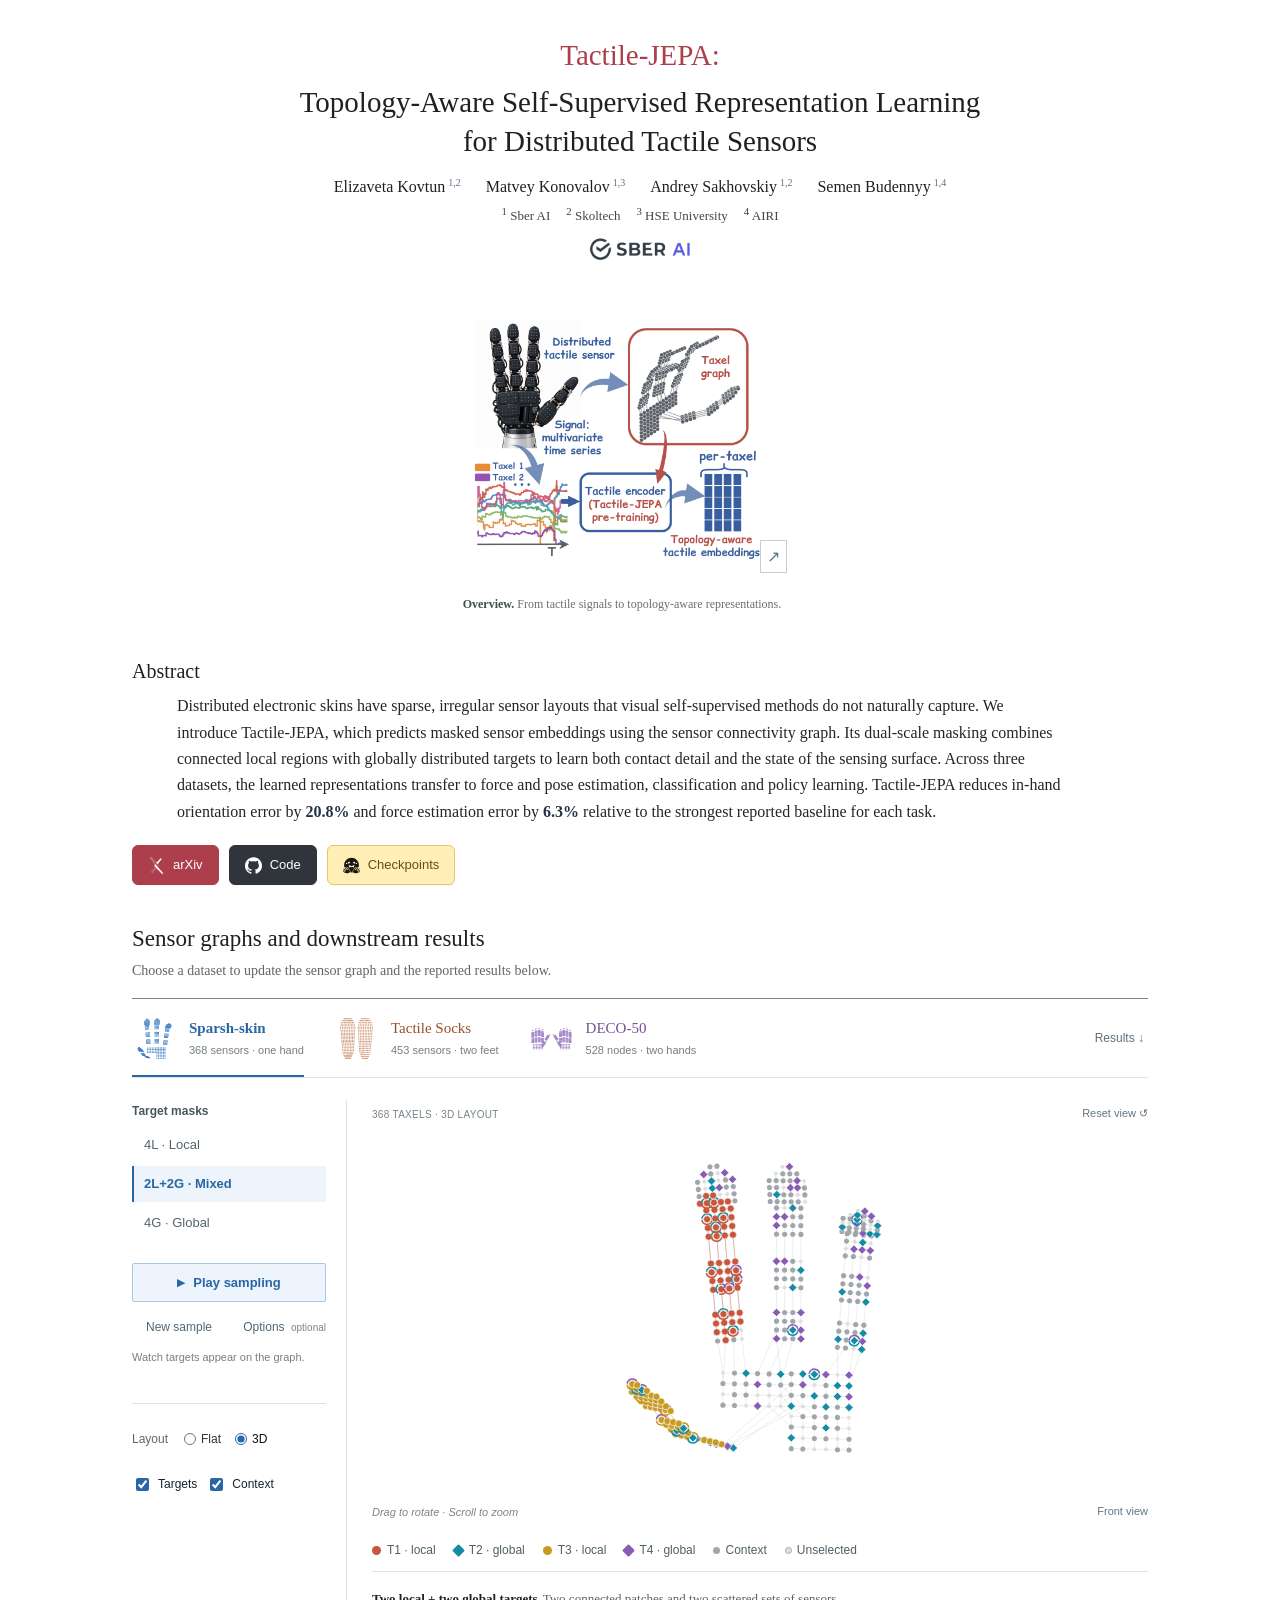
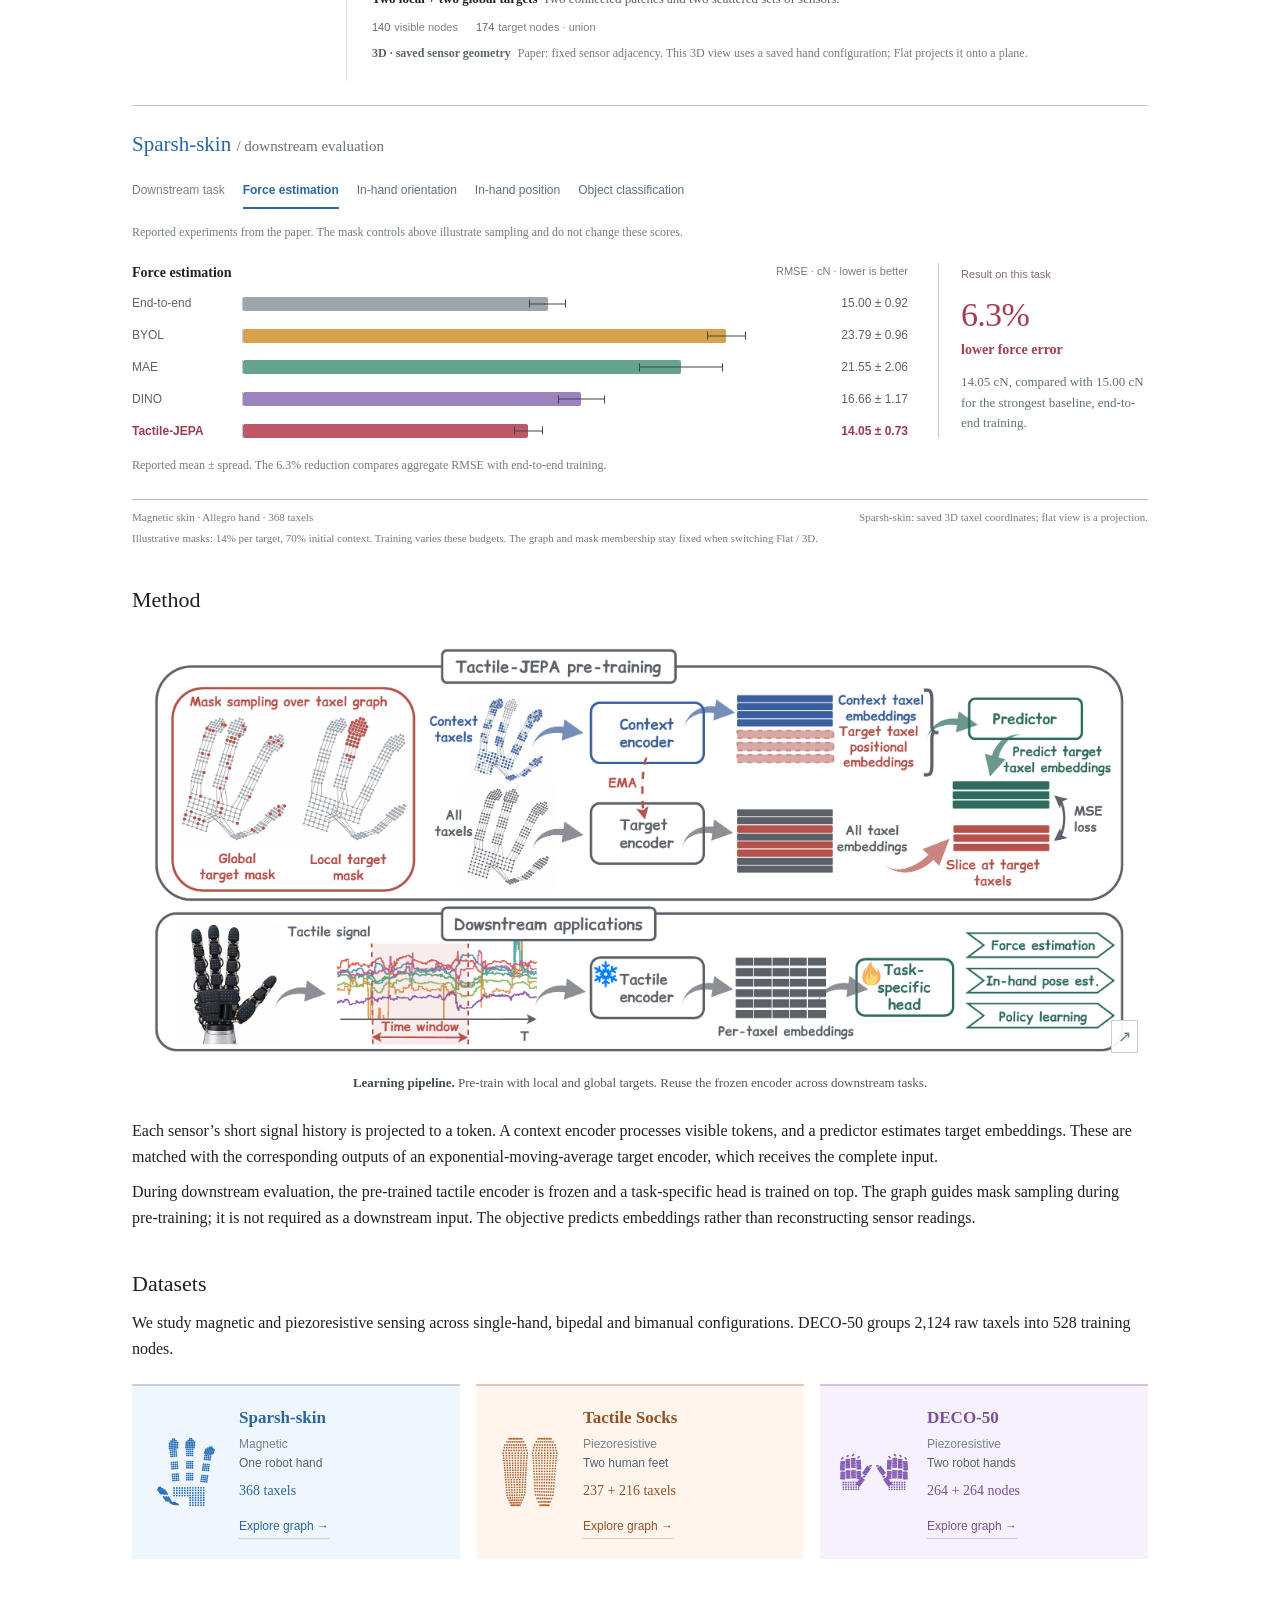
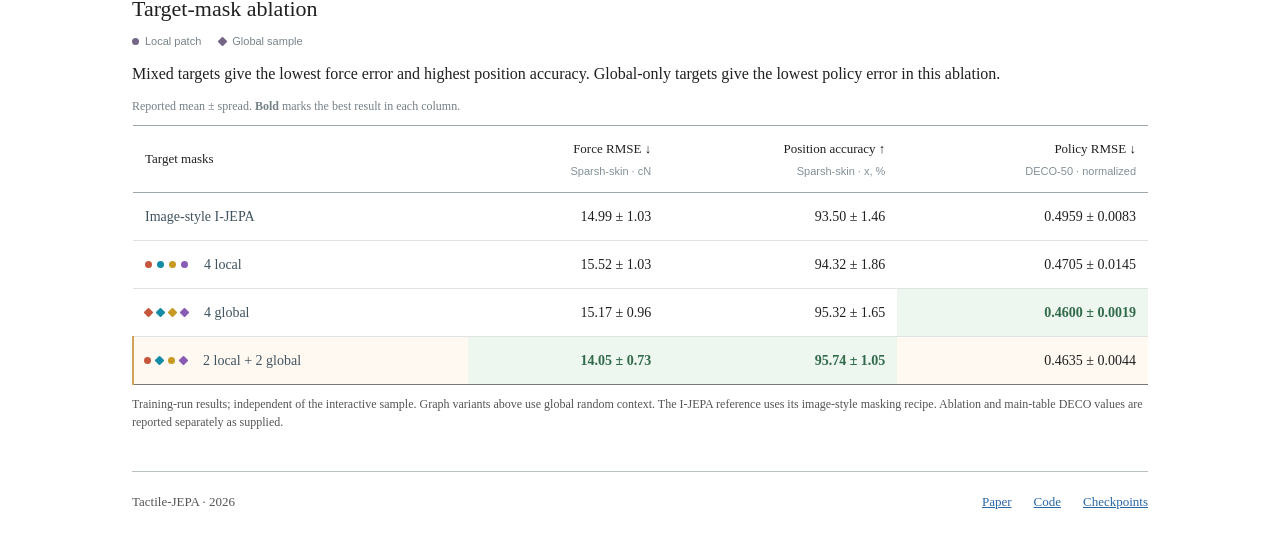
==== commit 1b28a751: "Broaden research colour palette with consistent dataset and method identities" ====
--- a/academic/index.html
+++ b/academic/index.html
@@ -6,8 +6,8 @@
 <title>Tactile-JEPA | Topology-Aware Tactile Representation Learning</title>
 <link rel="icon" href="../images/site-icon.svg" type="image/svg+xml">
 <link rel="stylesheet" href="../variants.css"><link rel="stylesheet" href="style.css"><link rel="stylesheet" href="paper.css">
-<link rel="stylesheet" href="balanced.css?v=research-2">
-<script type="module" src="../app.js?v=research-2"></script>
+<link rel="stylesheet" href="balanced.css?v=palette-3">
+<script type="module" src="../app.js?v=palette-3"></script>
 </head>
 <body data-edition="academic" data-refinement="figure"><a class="skip-link" href="#explore">Skip to interactive results</a>
 <main class="paper">
@@ -21,7 +21,7 @@
 <section class="study-explorer" id="explore" aria-labelledby="explore-heading">
 <div class="explore-intro"><div><h2 id="explore-heading">Sensor graphs and downstream results</h2><p>Choose a dataset to update the sensor graph and the reported results below.</p></div></div>
 <div class="study-frame">
-<div class="dataset-bar"><span class="dataset-label">Dataset</span><div class="dataset-tabs" role="group" aria-label="Dataset for graph and results"><button data-dataset="xela" aria-pressed="true"><img class="dataset-sketch" src="../images/layout-xela.svg" width="48" height="48" alt="" aria-hidden="true"><span class="dataset-title">Sparsh-skin<span class="tab-detail">368 sensors · one hand</span></span></button><button data-dataset="socks" aria-pressed="false"><img class="dataset-sketch" src="../images/layout-socks.svg" width="48" height="48" alt="" aria-hidden="true"><span class="dataset-title">Tactile Socks<span class="tab-detail">453 sensors · two feet</span></span></button><button data-dataset="deco" aria-pressed="false"><img class="dataset-sketch" src="../images/layout-deco.svg" width="48" height="48" alt="" aria-hidden="true"><span class="dataset-title">DECO-50<span class="tab-detail">528 nodes · two hands</span></span></button></div><a href="#results" class="results-jump">Results ↓</a></div>
+<div class="dataset-bar"><span class="dataset-label">Dataset</span><div class="dataset-tabs" role="group" aria-label="Dataset for graph and results"><button data-dataset="xela" aria-pressed="true"><img class="dataset-sketch" src="../images/layout-xela-color.svg" width="48" height="48" alt="" aria-hidden="true"><span class="dataset-title">Sparsh-skin<span class="tab-detail">368 sensors · one hand</span></span></button><button data-dataset="socks" aria-pressed="false"><img class="dataset-sketch" src="../images/layout-socks-color.svg" width="48" height="48" alt="" aria-hidden="true"><span class="dataset-title">Tactile Socks<span class="tab-detail">453 sensors · two feet</span></span></button><button data-dataset="deco" aria-pressed="false"><img class="dataset-sketch" src="../images/layout-deco-color.svg" width="48" height="48" alt="" aria-hidden="true"><span class="dataset-title">DECO-50<span class="tab-detail">528 nodes · two hands</span></span></button></div><a href="#results" class="results-jump">Results ↓</a></div>
 <div class="explorer-body">
 <aside class="mask-panel" aria-label="Mask sampling controls">
 <div class="sampling-main">
@@ -45,5 +45,5 @@
 </div>
 <div class="graph-footnote"><span id="dataset-description"></span><span id="layout-note"></span></div><p class="fine-print sampling-note">Illustrative masks: 14% per target, 70% initial context. Training varies these budgets. The graph and mask membership stay fixed when switching Flat / 3D.</p>
 </section>
-<section class="paper-section" id="method"><h2>Method</h2><figure class="pipeline-figure"><button class="figure-button" data-figure="pretrain" aria-label="Enlarge the pre-training and downstream pipeline"><img src="../images/pretrain.png" width="2600" height="1083" alt="Tactile-JEPA pipeline: local and global graph masks select targets. The context encoder and predictor match embeddings from an EMA target encoder. A frozen tactile encoder then supports force, pose and policy heads." loading="lazy"><span class="figure-expand" aria-hidden="true">↗</span></button><figcaption><b>Learning pipeline.</b> Pre-train with local and global targets. Reuse the frozen encoder across downstream tasks. <span>Click to enlarge.</span></figcaption></figure><p>Each sensor’s short signal history is projected to a token. A context encoder processes visible tokens, and a predictor estimates target embeddings. These are matched with the corresponding outputs of an exponential-moving-average target encoder, which receives the complete input.</p><p>During downstream evaluation, the pre-trained tactile encoder is frozen and a task-specific head is trained on top. The graph guides mask sampling during pre-training; it is not required as a downstream input. The objective predicts embeddings rather than reconstructing sensor readings.</p></section><section class="paper-section" id="datasets"><h2>Datasets</h2><p>We study magnetic and piezoresistive sensing across single-hand, bipedal and bimanual configurations. DECO-50 groups 2,124 raw taxels into 528 training nodes.</p><div class="dataset-profiles"><article class="dataset-profile"><img src="../images/layout-xela.svg" width="100" height="100" alt="" aria-hidden="true"><div><h3>Sparsh-skin</h3><p class="sensor-kind">Magnetic</p><p class="sensor-setup">One robot hand</p><p class="sensor-count">368 taxels</p><a href="#explore" data-explore-dataset="xela">Explore graph <span aria-hidden="true">→</span></a></div></article><article class="dataset-profile"><img src="../images/layout-socks.svg" width="100" height="100" alt="" aria-hidden="true"><div><h3>Tactile Socks</h3><p class="sensor-kind">Piezoresistive</p><p class="sensor-setup">Two human feet</p><p class="sensor-count">237 + 216 taxels</p><a href="#explore" data-explore-dataset="socks">Explore graph <span aria-hidden="true">→</span></a></div></article><article class="dataset-profile"><img src="../images/layout-deco.svg" width="100" height="100" alt="" aria-hidden="true"><div><h3>DECO-50</h3><p class="sensor-kind">Piezoresistive</p><p class="sensor-setup">Two robot hands</p><p class="sensor-count">264 + 264 nodes</p><a href="#explore" data-explore-dataset="deco">Explore graph <span aria-hidden="true">→</span></a></div></article></div></section><section class="ablation"><h2>Target-mask ablation</h2><div class="recipe-key"><span><i class="local"></i> Local patch</span><span><i class="global"></i> Global sample</span></div><p>Mixed targets give the lowest force error and highest position accuracy. Global-only targets give the lowest policy error in this ablation.</p><div class="table-scroll"><table><caption>Reported mean ± spread. <b>Bold</b> marks the best result in each column.</caption><thead><tr><th>Target masks</th><th>Force RMSE ↓<small>Sparsh-skin · cN</small></th><th>Position accuracy ↑<small>Sparsh-skin · x, %</small></th><th>Policy RMSE ↓<small>DECO-50 · normalized</small></th></tr></thead><tbody><tr><td>Image-style I-JEPA</td><td>14.99 ± 1.03</td><td>93.50 ± 1.46</td><td>0.4959 ± 0.0083</td></tr><tr><td><span class="recipe-label"><span class="mask-recipe" aria-hidden="true"><i class="local"></i><i class="local"></i><i class="local"></i><i class="local"></i></span>4 local</span></td><td>15.52 ± 1.03</td><td>94.32 ± 1.86</td><td>0.4705 ± 0.0145</td></tr><tr><td><span class="recipe-label"><span class="mask-recipe" aria-hidden="true"><i class="global"></i><i class="global"></i><i class="global"></i><i class="global"></i></span>4 global</span></td><td>15.17 ± 0.96</td><td>95.32 ± 1.65</td><td class="best"><b>0.4600 ± 0.0019</b></td></tr><tr class="ours"><td><span class="recipe-label"><span class="mask-recipe" aria-hidden="true"><i class="local"></i><i class="global"></i><i class="local"></i><i class="global"></i></span>2 local + 2 global</span></td><td class="best"><b>14.05 ± 0.73</b></td><td class="best"><b>95.74 ± 1.05</b></td><td>0.4635 ± 0.0044</td></tr></tbody></table></div><p class="fine-print">Training-run results; independent of the interactive sample. Graph variants above use global random context. The I-JEPA reference uses its image-style masking recipe. Ablation and main-table DECO values are reported separately as supplied.</p></section><footer class="paper-footer"><span>Tactile-JEPA · 2026</span><a href="https://arxiv.org/abs/2609.24385">Paper</a><a href="https://github.com/E-Kovtun/tactile">Code</a><a href="https://huggingface.co/Tactile-JEPA">Checkpoints</a></footer></main><dialog id="sampling-dialog" aria-labelledby="sampling-title"><form method="dialog" class="settings-header"><div><span class="panel-kicker">OPTIONAL CONTROLS</span><h2 id="sampling-title">Customize the visualization</h2></div><button class="dialog-close" aria-label="Close optional controls">×</button></form><p class="settings-intro">The default view is ready to explore. These settings let you inspect a different context or isolate one target.</p><div class="detail-fields"><fieldset><legend>Sampling</legend><label>Context<select id="context"><option value="random">Global random · default</option><option value="connected">Locally connected</option></select></label><label>Inspect a target<select id="target"><option value="all">All four targets</option><option value="0">Target 1</option><option value="1">Target 2</option><option value="2">Target 3</option><option value="3">Target 4</option></select></label></fieldset><fieldset><legend>Display</legend><label class="check"><input id="edges" type="checkbox" checked>Graph edges</label><label class="check"><input id="raw-context" type="checkbox">Context before removing targets</label><label class="check"><input id="compare" type="checkbox">Compare two strategies side by side</label></fieldset><p id="context-note" class="fine-print"></p></div><form method="dialog" class="settings-footer"><span>Changes apply immediately.</span><button class="primary">Done</button></form></dialog>
+<section class="paper-section" id="method"><h2>Method</h2><figure class="pipeline-figure"><button class="figure-button" data-figure="pretrain" aria-label="Enlarge the pre-training and downstream pipeline"><img src="../images/pretrain.png" width="2600" height="1083" alt="Tactile-JEPA pipeline: local and global graph masks select targets. The context encoder and predictor match embeddings from an EMA target encoder. A frozen tactile encoder then supports force, pose and policy heads." loading="lazy"><span class="figure-expand" aria-hidden="true">↗</span></button><figcaption><b>Learning pipeline.</b> Pre-train with local and global targets. Reuse the frozen encoder across downstream tasks. <span>Click to enlarge.</span></figcaption></figure><p>Each sensor’s short signal history is projected to a token. A context encoder processes visible tokens, and a predictor estimates target embeddings. These are matched with the corresponding outputs of an exponential-moving-average target encoder, which receives the complete input.</p><p>During downstream evaluation, the pre-trained tactile encoder is frozen and a task-specific head is trained on top. The graph guides mask sampling during pre-training; it is not required as a downstream input. The objective predicts embeddings rather than reconstructing sensor readings.</p></section><section class="paper-section" id="datasets"><h2>Datasets</h2><p>We study magnetic and piezoresistive sensing across single-hand, bipedal and bimanual configurations. DECO-50 groups 2,124 raw taxels into 528 training nodes.</p><div class="dataset-profiles"><article class="dataset-profile" data-profile="xela"><img src="../images/layout-xela-color.svg" width="100" height="100" alt="" aria-hidden="true"><div><h3>Sparsh-skin</h3><p class="sensor-kind">Magnetic</p><p class="sensor-setup">One robot hand</p><p class="sensor-count">368 taxels</p><a href="#explore" data-explore-dataset="xela">Explore graph <span aria-hidden="true">→</span></a></div></article><article class="dataset-profile" data-profile="socks"><img src="../images/layout-socks-color.svg" width="100" height="100" alt="" aria-hidden="true"><div><h3>Tactile Socks</h3><p class="sensor-kind">Piezoresistive</p><p class="sensor-setup">Two human feet</p><p class="sensor-count">237 + 216 taxels</p><a href="#explore" data-explore-dataset="socks">Explore graph <span aria-hidden="true">→</span></a></div></article><article class="dataset-profile" data-profile="deco"><img src="../images/layout-deco-color.svg" width="100" height="100" alt="" aria-hidden="true"><div><h3>DECO-50</h3><p class="sensor-kind">Piezoresistive</p><p class="sensor-setup">Two robot hands</p><p class="sensor-count">264 + 264 nodes</p><a href="#explore" data-explore-dataset="deco">Explore graph <span aria-hidden="true">→</span></a></div></article></div></section><section class="ablation"><h2>Target-mask ablation</h2><div class="recipe-key"><span><i class="local"></i> Local patch</span><span><i class="global"></i> Global sample</span></div><p>Mixed targets give the lowest force error and highest position accuracy. Global-only targets give the lowest policy error in this ablation.</p><div class="table-scroll"><table><caption>Reported mean ± spread. <b>Bold</b> marks the best result in each column.</caption><thead><tr><th>Target masks</th><th>Force RMSE ↓<small>Sparsh-skin · cN</small></th><th>Position accuracy ↑<small>Sparsh-skin · x, %</small></th><th>Policy RMSE ↓<small>DECO-50 · normalized</small></th></tr></thead><tbody><tr><td>Image-style I-JEPA</td><td>14.99 ± 1.03</td><td>93.50 ± 1.46</td><td>0.4959 ± 0.0083</td></tr><tr><td><span class="recipe-label"><span class="mask-recipe" aria-hidden="true"><i class="local"></i><i class="local"></i><i class="local"></i><i class="local"></i></span>4 local</span></td><td>15.52 ± 1.03</td><td>94.32 ± 1.86</td><td>0.4705 ± 0.0145</td></tr><tr><td><span class="recipe-label"><span class="mask-recipe" aria-hidden="true"><i class="global"></i><i class="global"></i><i class="global"></i><i class="global"></i></span>4 global</span></td><td>15.17 ± 0.96</td><td>95.32 ± 1.65</td><td class="best"><b>0.4600 ± 0.0019</b></td></tr><tr class="ours"><td><span class="recipe-label"><span class="mask-recipe" aria-hidden="true"><i class="local"></i><i class="global"></i><i class="local"></i><i class="global"></i></span>2 local + 2 global</span></td><td class="best"><b>14.05 ± 0.73</b></td><td class="best"><b>95.74 ± 1.05</b></td><td>0.4635 ± 0.0044</td></tr></tbody></table></div><p class="fine-print">Training-run results; independent of the interactive sample. Graph variants above use global random context. The I-JEPA reference uses its image-style masking recipe. Ablation and main-table DECO values are reported separately as supplied.</p></section><footer class="paper-footer"><span>Tactile-JEPA · 2026</span><a href="https://arxiv.org/abs/2609.24385">Paper</a><a href="https://github.com/E-Kovtun/tactile">Code</a><a href="https://huggingface.co/Tactile-JEPA">Checkpoints</a></footer></main><dialog id="sampling-dialog" aria-labelledby="sampling-title"><form method="dialog" class="settings-header"><div><span class="panel-kicker">OPTIONAL CONTROLS</span><h2 id="sampling-title">Customize the visualization</h2></div><button class="dialog-close" aria-label="Close optional controls">×</button></form><p class="settings-intro">The default view is ready to explore. These settings let you inspect a different context or isolate one target.</p><div class="detail-fields"><fieldset><legend>Sampling</legend><label>Context<select id="context"><option value="random">Global random · default</option><option value="connected">Locally connected</option></select></label><label>Inspect a target<select id="target"><option value="all">All four targets</option><option value="0">Target 1</option><option value="1">Target 2</option><option value="2">Target 3</option><option value="3">Target 4</option></select></label></fieldset><fieldset><legend>Display</legend><label class="check"><input id="edges" type="checkbox" checked>Graph edges</label><label class="check"><input id="raw-context" type="checkbox">Context before removing targets</label><label class="check"><input id="compare" type="checkbox">Compare two strategies side by side</label></fieldset><p id="context-note" class="fine-print"></p></div><form method="dialog" class="settings-footer"><span>Changes apply immediately.</span><button class="primary">Done</button></form></dialog>
 <dialog id="figure-dialog" aria-labelledby="figure-title"><div class="figure-dialog-header"><h2 id="figure-title">Method overview</h2><div class="figure-dialog-actions"><button id="figure-zoom" class="secondary">Zoom in</button><a id="figure-pdf" class="text-link" href="../images/teaser11.pdf" target="_blank" rel="noopener">PDF ↗</a><button id="figure-close" class="secondary" aria-label="Close enlarged figure">Close ×</button></div></div><div class="figure-scroll"><img id="figure-full" alt=""></div></dialog></body></html>
--- a/academic/balanced.css
+++ b/academic/balanced.css
@@ -240,3 +240,66 @@
 .dataset-profile .sensor-count{margin-bottom:3px}
 .ablation table{min-width:665px}.ablation th,.ablation td{padding:12px 10px}
 }
+
+/* Separate colour roles: dataset identity, target identity, and method identity. */
+body[data-refinement="figure"]{--target-1:#c6573c;--target-2:#148ca5;--target-3:#c99a23;--target-4:#885cb4;--figure-accent:#2866a4;--dataset-ink:#2866a4;--dataset-soft:#edf4fc;--dataset-rule:#abc6e4;--paper-link:#2866a4}
+body:has([data-dataset="socks"][aria-pressed="true"]){--dataset-ink:#985025;--dataset-soft:#fff3e9;--dataset-rule:#e0b594}
+body:has([data-dataset="deco"][aria-pressed="true"]){--dataset-ink:#79509d;--dataset-soft:#f5effb;--dataset-rule:#cbb6e0}
+.paper-name{color:#ad3e4c}
+.paper-links a:first-child{background:#ad3e4c;border-color:#ad3e4c}
+.paper-links a:first-child:hover{background:#91313e;border-color:#91313e}
+.paper-links a:nth-child(2){background:#30343b;border-color:#30343b;color:white}
+.paper-links a:nth-child(2) img{filter:brightness(0) invert(1);opacity:1}
+.paper-links a:nth-child(2):hover{background:#454a53;border-color:#454a53;color:white}
+.paper-links a:nth-child(3){background:#ffefb6;border-color:#e4c66b;color:#694d16}
+.paper-links a:nth-child(3):hover{background:#ffe598;border-color:#d4ae44;color:#563e0e}
+[data-dataset="xela"],[data-profile="xela"]{--identity:#2866a4;--identity-soft:#f0f6fe;--identity-rule:#bdd1e9}
+[data-dataset="socks"],[data-profile="socks"]{--identity:#985025;--identity-soft:#fff5ec;--identity-rule:#e5c4a9}
+[data-dataset="deco"],[data-profile="deco"]{--identity:#79509d;--identity-soft:#f7f1fc;--identity-rule:#d5c1e8}
+.dataset-tabs button{color:var(--identity)}
+.dataset-tabs button[aria-pressed=true]{color:var(--identity);border-bottom-color:var(--identity)}
+.dataset-tabs button:hover{color:var(--identity)}
+.dataset-sketch{opacity:.8;filter:none}
+.dataset-tabs button[aria-pressed=true] .dataset-sketch,.dataset-tabs button:hover .dataset-sketch{opacity:1;filter:none}
+.dataset-profile{background:var(--identity-soft)}
+.dataset-profiles{padding:0;border:0;gap:16px}
+.dataset-profile,.dataset-profile:first-child,.dataset-profile:last-child{padding:20px 16px;border:0;border-top:2px solid var(--identity-rule)}
+.dataset-profile>img{width:76px}
+.dataset-profile h3,.dataset-profile .sensor-count,.dataset-profile a{color:var(--identity)}
+.dataset-profile a{border-color:var(--identity-rule)}
+.dataset-profile a:hover{color:var(--identity);border-color:var(--identity)}
+.mask-presets .mode-switch button[aria-pressed=true]{background:var(--dataset-soft);color:var(--dataset-ink);border-left-color:var(--dataset-ink)}
+.mask-panel .sampling-actions .play-button{background:var(--dataset-soft);color:var(--dataset-ink);border-color:var(--dataset-rule)}
+.mask-panel .sampling-actions .play-button:hover:not(:disabled),.mask-panel .sampling-actions .play-button.is-playing{background:var(--dataset-soft);border-color:var(--dataset-ink);color:var(--dataset-ink)}
+.layout-switch input,.layer-controls input{accent-color:var(--dataset-ink)}
+#metric-buttons button[aria-pressed=true],#metric-buttons button:hover{border-bottom-color:var(--dataset-ink);color:var(--dataset-ink)}
+#result-dataset{color:var(--dataset-ink)}
+#graph{background:#fff}
+.bar-row{--method-colour:#9ca5ae}
+.bar-row[data-method="Vision only"]{--method-colour:#a6adb5}
+.bar-row[data-method="Random features"]{--method-colour:#b7aaa0}
+.bar-row[data-method="BYOL"]{--method-colour:#d5a34f}
+.bar-row[data-method="MAE"]{--method-colour:#66a38f}
+.bar-row[data-method="DINO"]{--method-colour:#9c83bd}
+.bar-row[data-method="Tactile-JEPA"]{--method-colour:#bc5868}
+.bar,.ours .bar{background:var(--method-colour)}
+.bar-row.ours{color:#9c3a4e}
+.bar-row:hover{background:#faf7f6}
+.bar-whisker,.bar-whisker::before,.bar-whisker::after{background:#43434a}
+.result-insight{border-color:#e1bdc4}
+.result-insight strong,.result-insight h3{color:#a73d50}
+.insight-label{color:#866b71}
+.ablation .ours td{background:#fff9f2}
+.ablation .ours td:first-child{border-left-color:#d1a359}
+.ablation td.best,.ablation .ours td.best{background:#edf6ef;color:#316b4b}
+.ablation tbody tr:hover td.best{background:#e3f0e6}
+.ablation tbody tr:hover td:not(.best){background:#faf7f0}
+.recipe-key i{background:#756687}
+@media(max-width:1000px){.dataset-profile>img{width:88px}}
+@media(max-width:850px){.mask-presets .mode-switch button[aria-pressed=true]{border-bottom-color:var(--dataset-ink)}}
+@media(max-width:760px){.result-insight{border-top-color:#e1bdc4}}
+@media(max-width:620px){
+.dataset-profiles{display:grid;grid-template-columns:1fr;gap:12px}
+.dataset-profile,.dataset-profile:first-child,.dataset-profile:last-child{padding:16px;border:0;border-left:2px solid var(--identity-rule)}
+.dataset-profile>img{width:84px}
+}
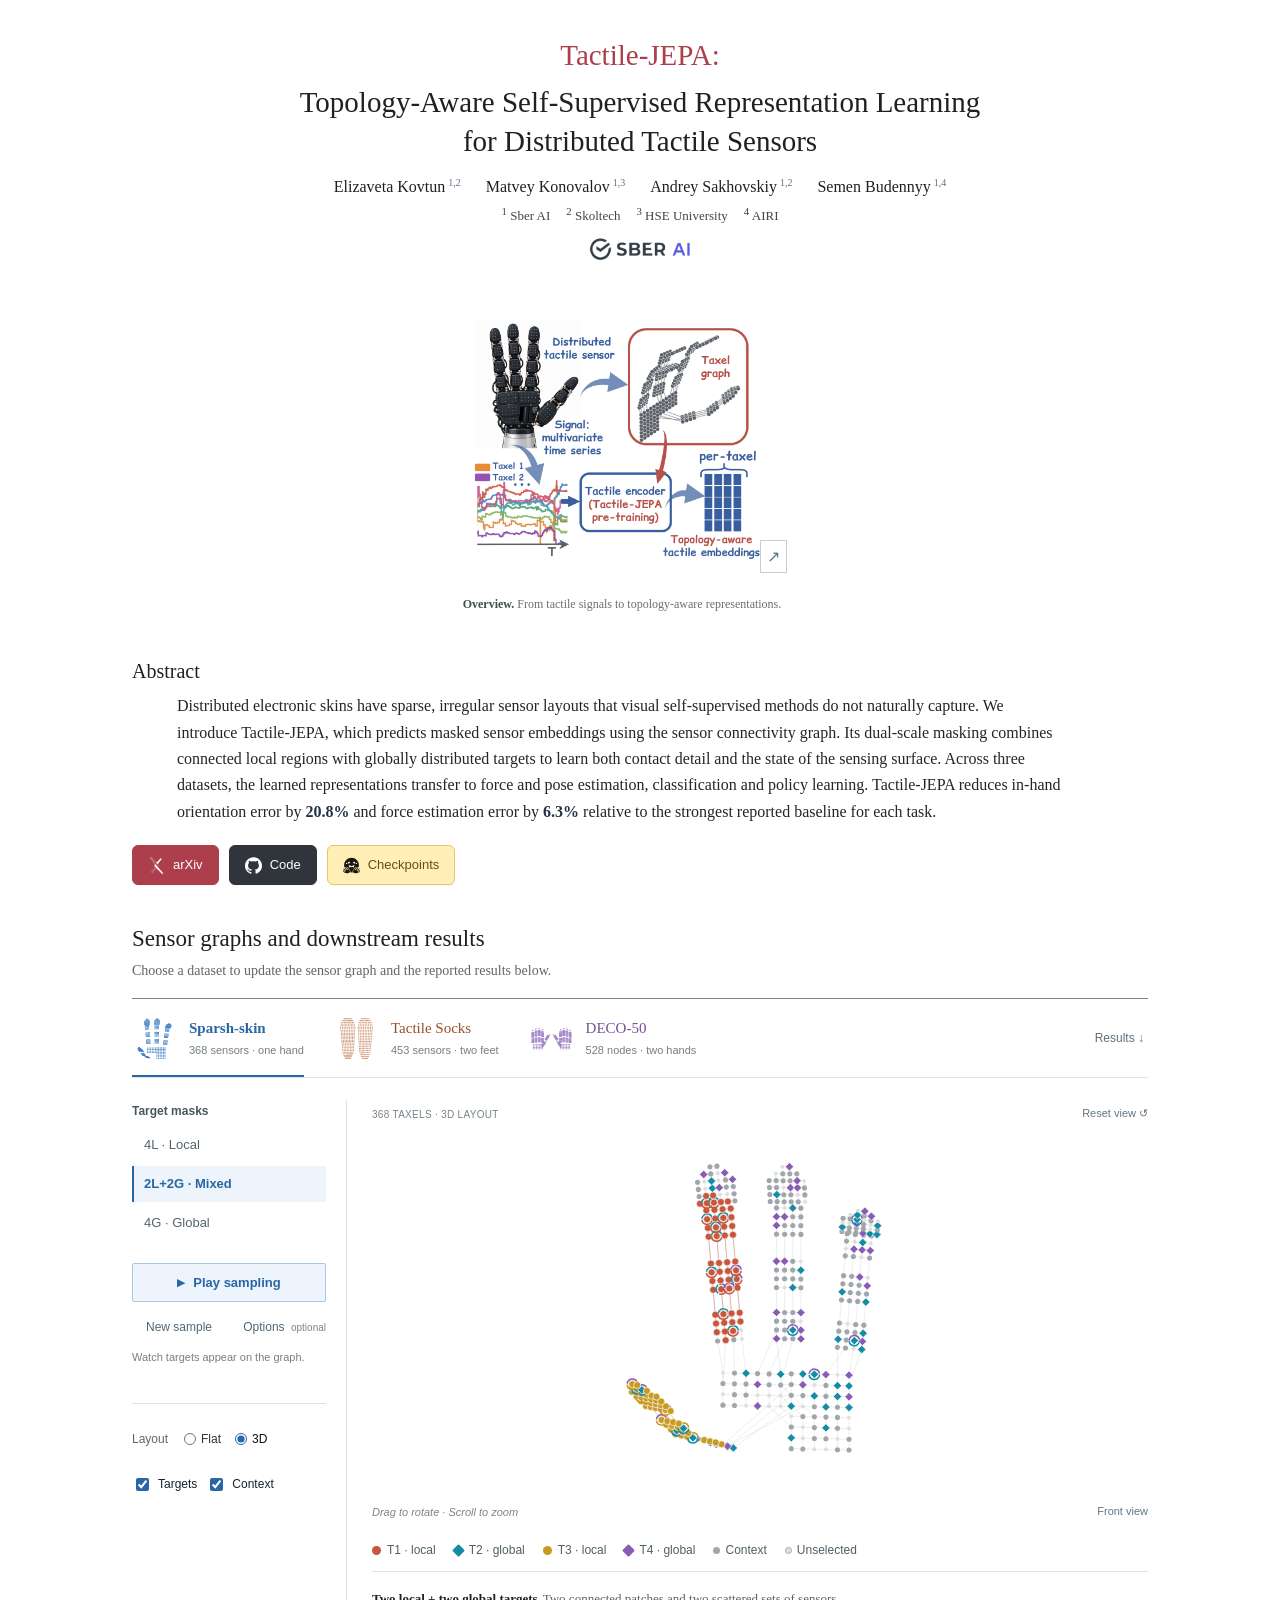
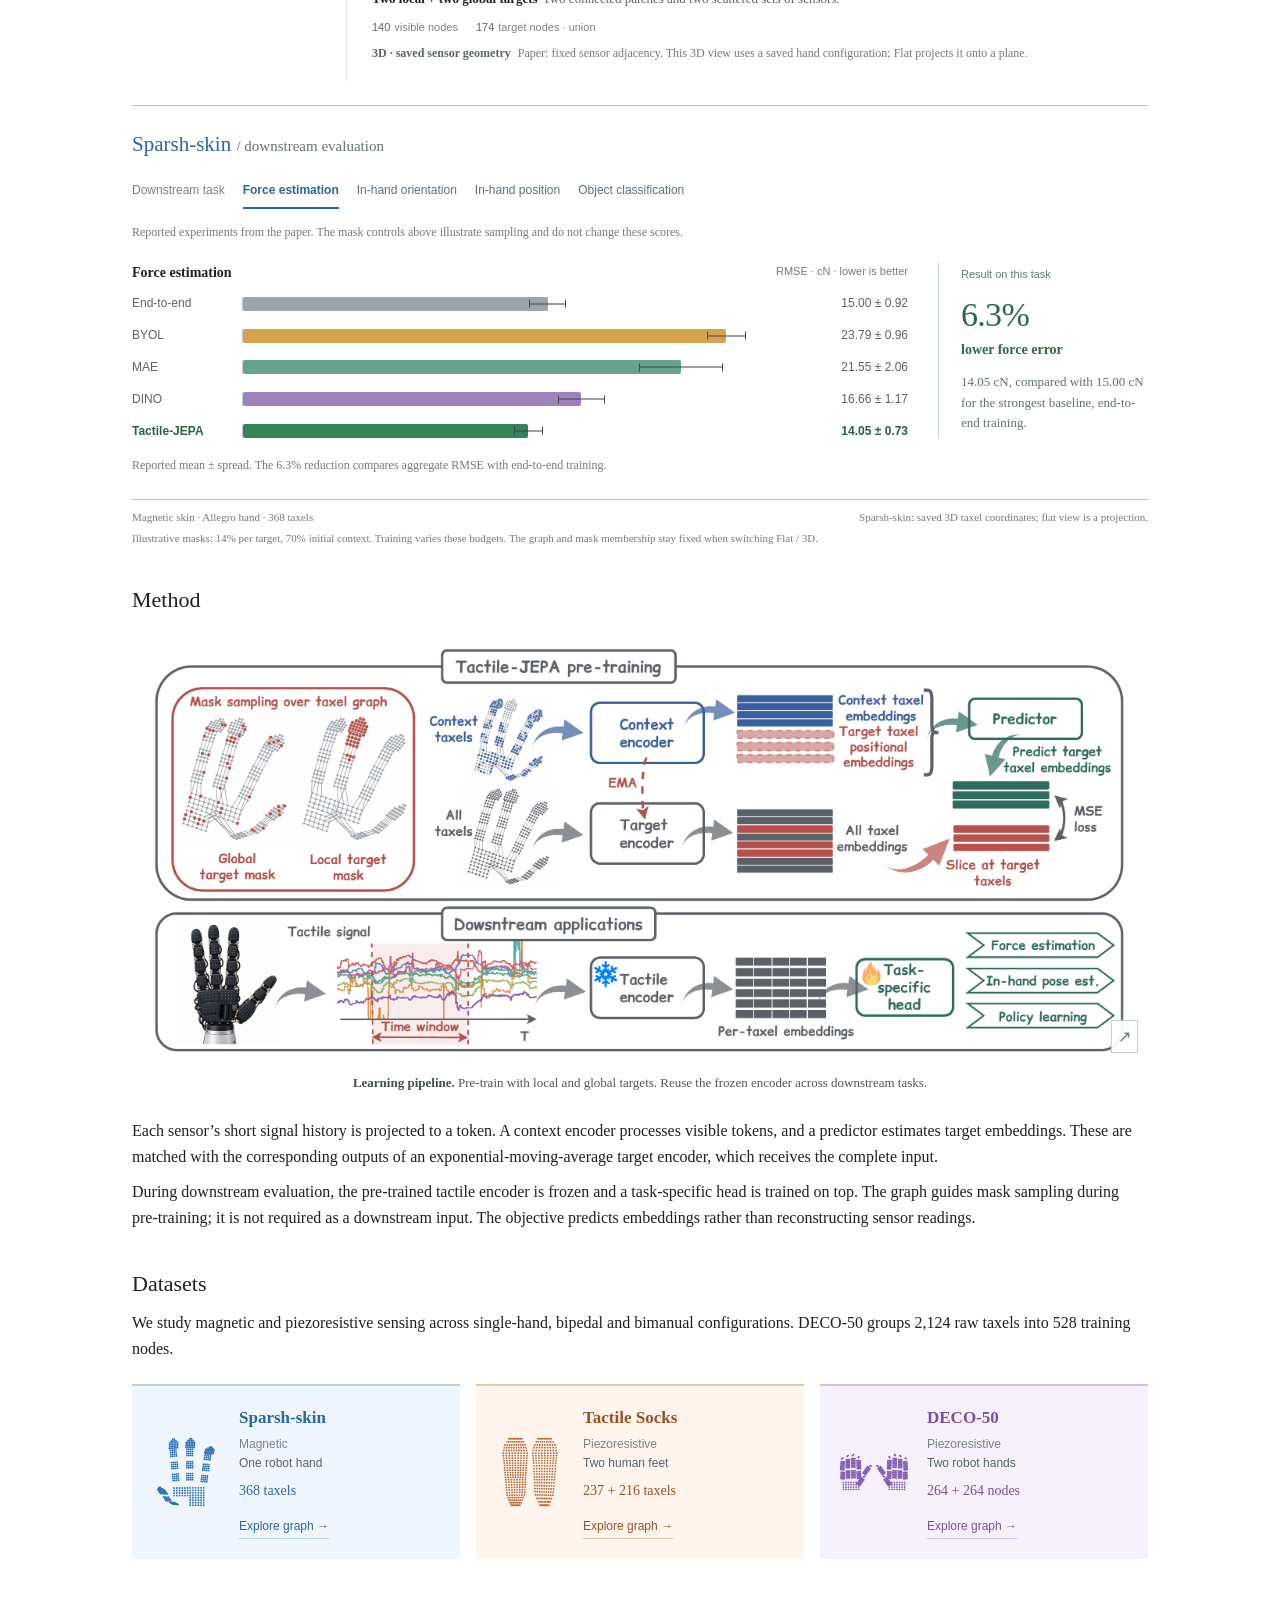
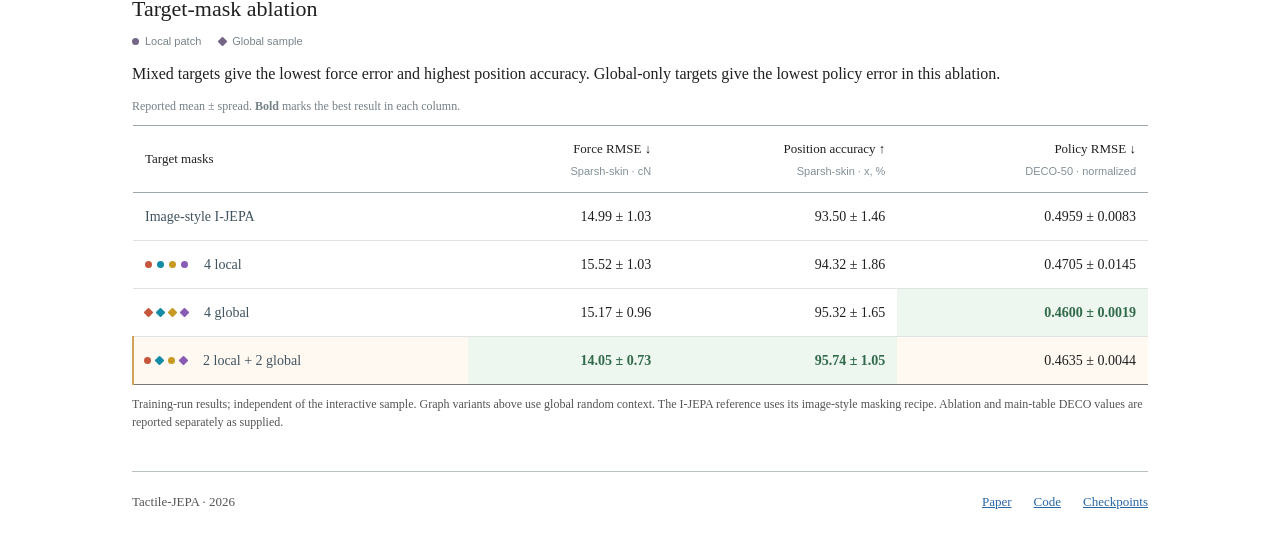
==== commit 64c7c7d6: "Use green for Tactile-JEPA results and callouts" ====
--- a/academic/index.html
+++ b/academic/index.html
@@ -6,7 +6,7 @@
 <title>Tactile-JEPA | Topology-Aware Tactile Representation Learning</title>
 <link rel="icon" href="../images/site-icon.svg" type="image/svg+xml">
 <link rel="stylesheet" href="../variants.css"><link rel="stylesheet" href="style.css"><link rel="stylesheet" href="paper.css">
-<link rel="stylesheet" href="balanced.css?v=palette-3">
+<link rel="stylesheet" href="balanced.css?v=jepa-green-4">
 <script type="module" src="../app.js?v=palette-3"></script>
 </head>
 <body data-edition="academic" data-refinement="figure"><a class="skip-link" href="#explore">Skip to interactive results</a>
--- a/academic/balanced.css
+++ b/academic/balanced.css
@@ -281,14 +281,14 @@
 .bar-row[data-method="BYOL"]{--method-colour:#d5a34f}
 .bar-row[data-method="MAE"]{--method-colour:#66a38f}
 .bar-row[data-method="DINO"]{--method-colour:#9c83bd}
-.bar-row[data-method="Tactile-JEPA"]{--method-colour:#bc5868}
+.bar-row[data-method="Tactile-JEPA"]{--method-colour:#358459}
 .bar,.ours .bar{background:var(--method-colour)}
-.bar-row.ours{color:#9c3a4e}
+.bar-row.ours{color:#286342}
 .bar-row:hover{background:#faf7f6}
 .bar-whisker,.bar-whisker::before,.bar-whisker::after{background:#43434a}
-.result-insight{border-color:#e1bdc4}
-.result-insight strong,.result-insight h3{color:#a73d50}
-.insight-label{color:#866b71}
+.result-insight{border-color:#b9d6c3}
+.result-insight strong,.result-insight h3{color:#286c46}
+.insight-label{color:#647a6c}
 .ablation .ours td{background:#fff9f2}
 .ablation .ours td:first-child{border-left-color:#d1a359}
 .ablation td.best,.ablation .ours td.best{background:#edf6ef;color:#316b4b}
@@ -297,7 +297,7 @@
 .recipe-key i{background:#756687}
 @media(max-width:1000px){.dataset-profile>img{width:88px}}
 @media(max-width:850px){.mask-presets .mode-switch button[aria-pressed=true]{border-bottom-color:var(--dataset-ink)}}
-@media(max-width:760px){.result-insight{border-top-color:#e1bdc4}}
+@media(max-width:760px){.result-insight{border-top-color:#b9d6c3}}
 @media(max-width:620px){
 .dataset-profiles{display:grid;grid-template-columns:1fr;gap:12px}
 .dataset-profile,.dataset-profile:first-child,.dataset-profile:last-child{padding:16px;border:0;border-left:2px solid var(--identity-rule)}
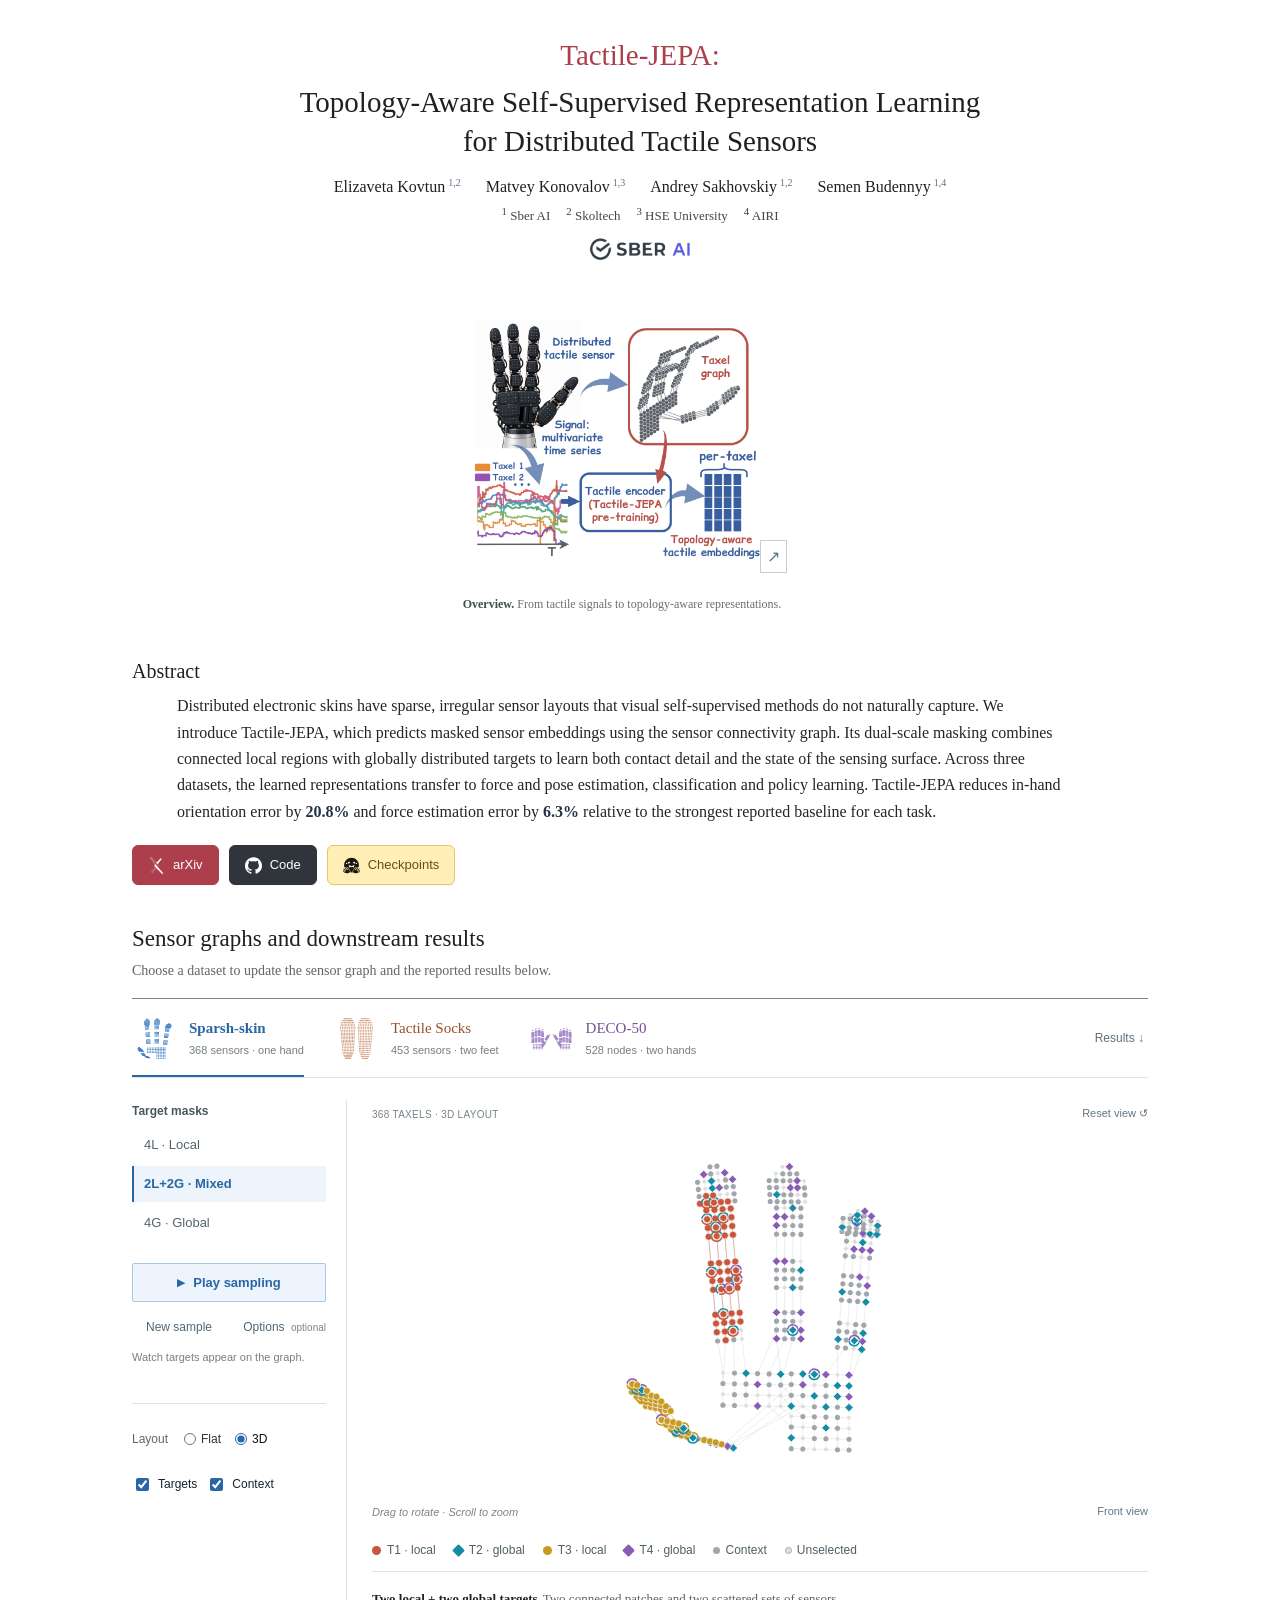
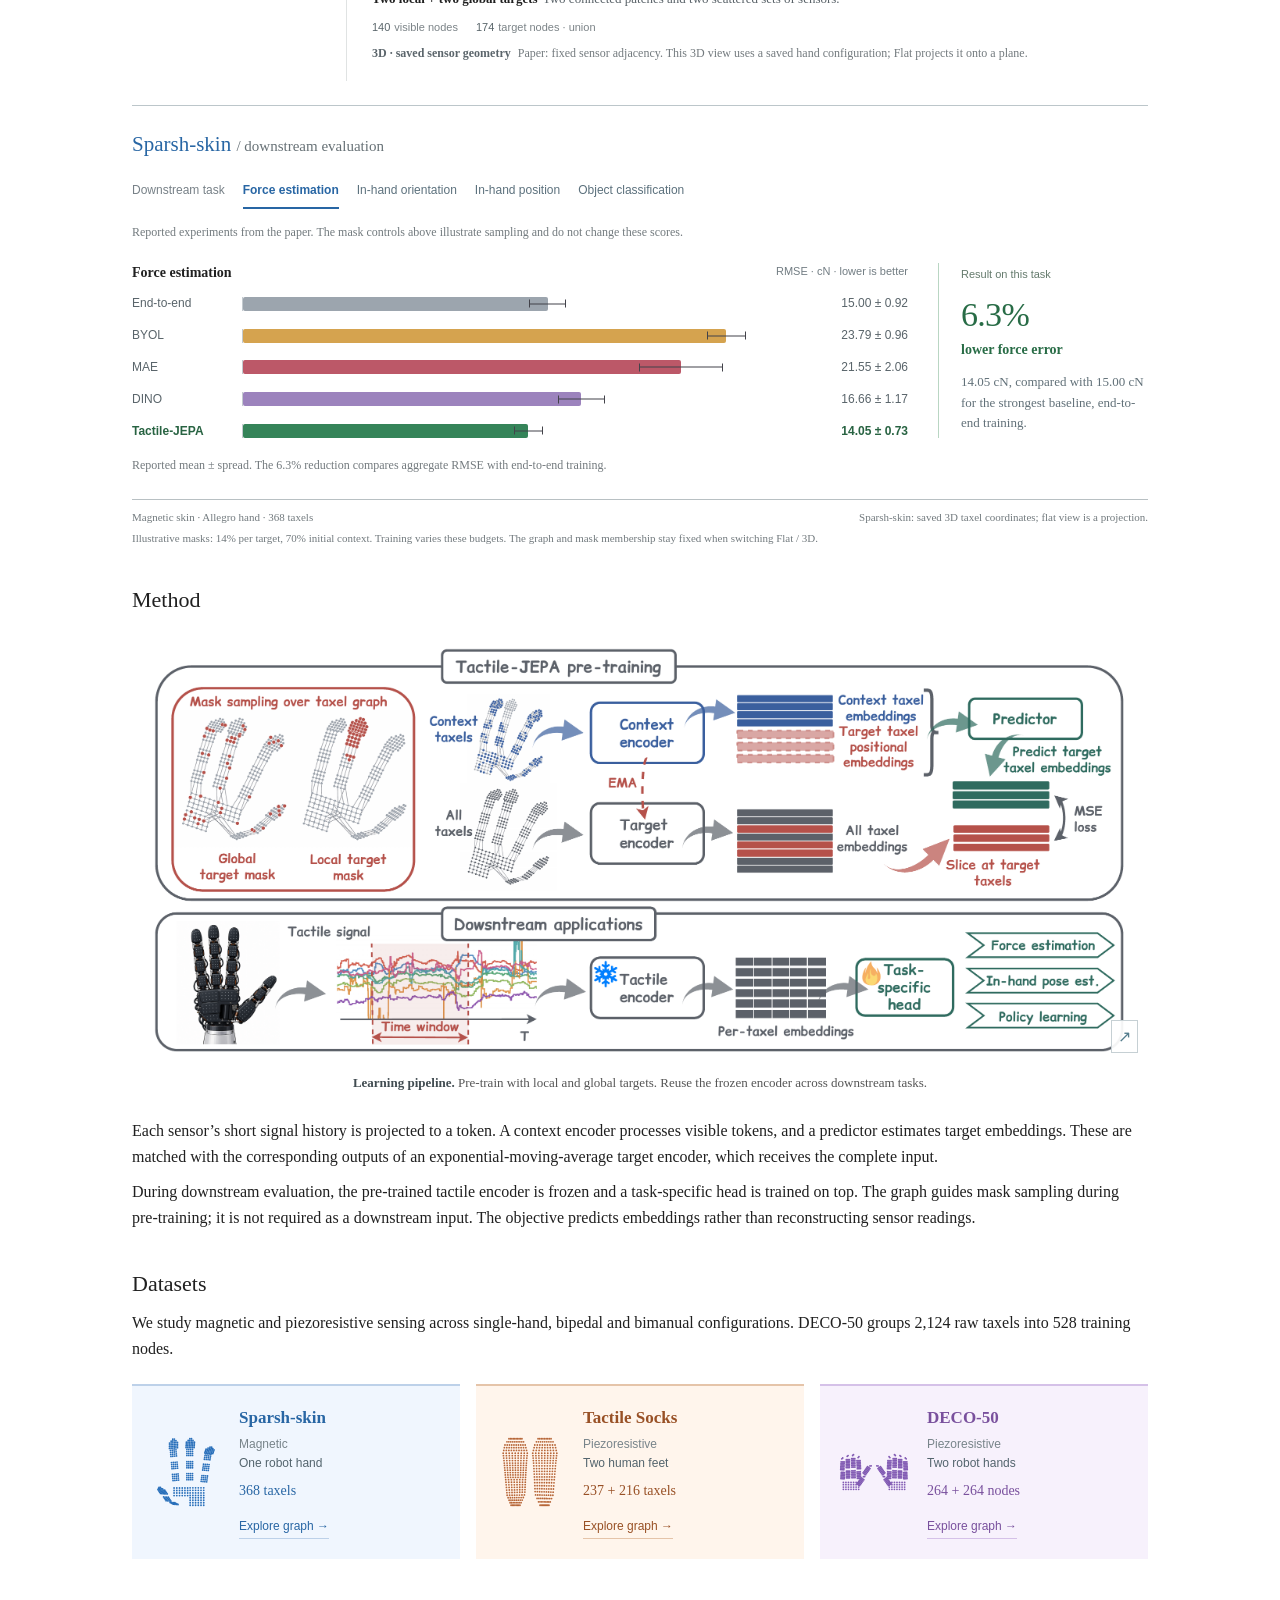
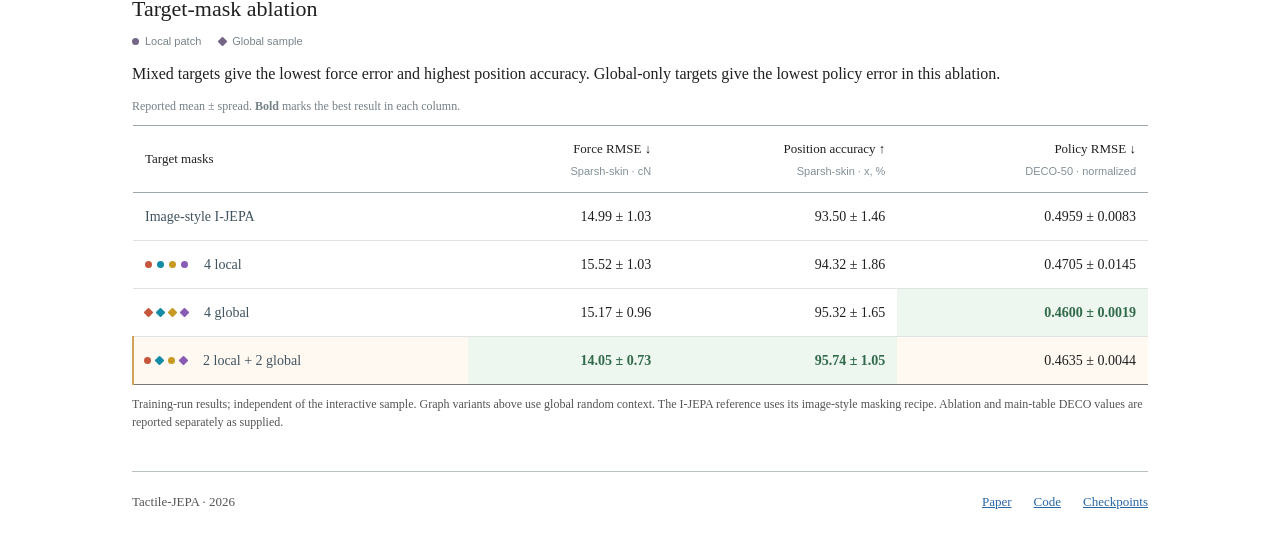
==== commit 66219620: "Use former JEPA burgundy for MAE bars" ====
--- a/academic/index.html
+++ b/academic/index.html
@@ -6,7 +6,7 @@
 <title>Tactile-JEPA | Topology-Aware Tactile Representation Learning</title>
 <link rel="icon" href="../images/site-icon.svg" type="image/svg+xml">
 <link rel="stylesheet" href="../variants.css"><link rel="stylesheet" href="style.css"><link rel="stylesheet" href="paper.css">
-<link rel="stylesheet" href="balanced.css?v=jepa-green-4">
+<link rel="stylesheet" href="balanced.css?v=mae-burgundy-5">
 <script type="module" src="../app.js?v=palette-3"></script>
 </head>
 <body data-edition="academic" data-refinement="figure"><a class="skip-link" href="#explore">Skip to interactive results</a>
--- a/academic/balanced.css
+++ b/academic/balanced.css
@@ -279,7 +279,7 @@
 .bar-row[data-method="Vision only"]{--method-colour:#a6adb5}
 .bar-row[data-method="Random features"]{--method-colour:#b7aaa0}
 .bar-row[data-method="BYOL"]{--method-colour:#d5a34f}
-.bar-row[data-method="MAE"]{--method-colour:#66a38f}
+.bar-row[data-method="MAE"]{--method-colour:#bc5868}
 .bar-row[data-method="DINO"]{--method-colour:#9c83bd}
 .bar-row[data-method="Tactile-JEPA"]{--method-colour:#358459}
 .bar,.ours .bar{background:var(--method-colour)}
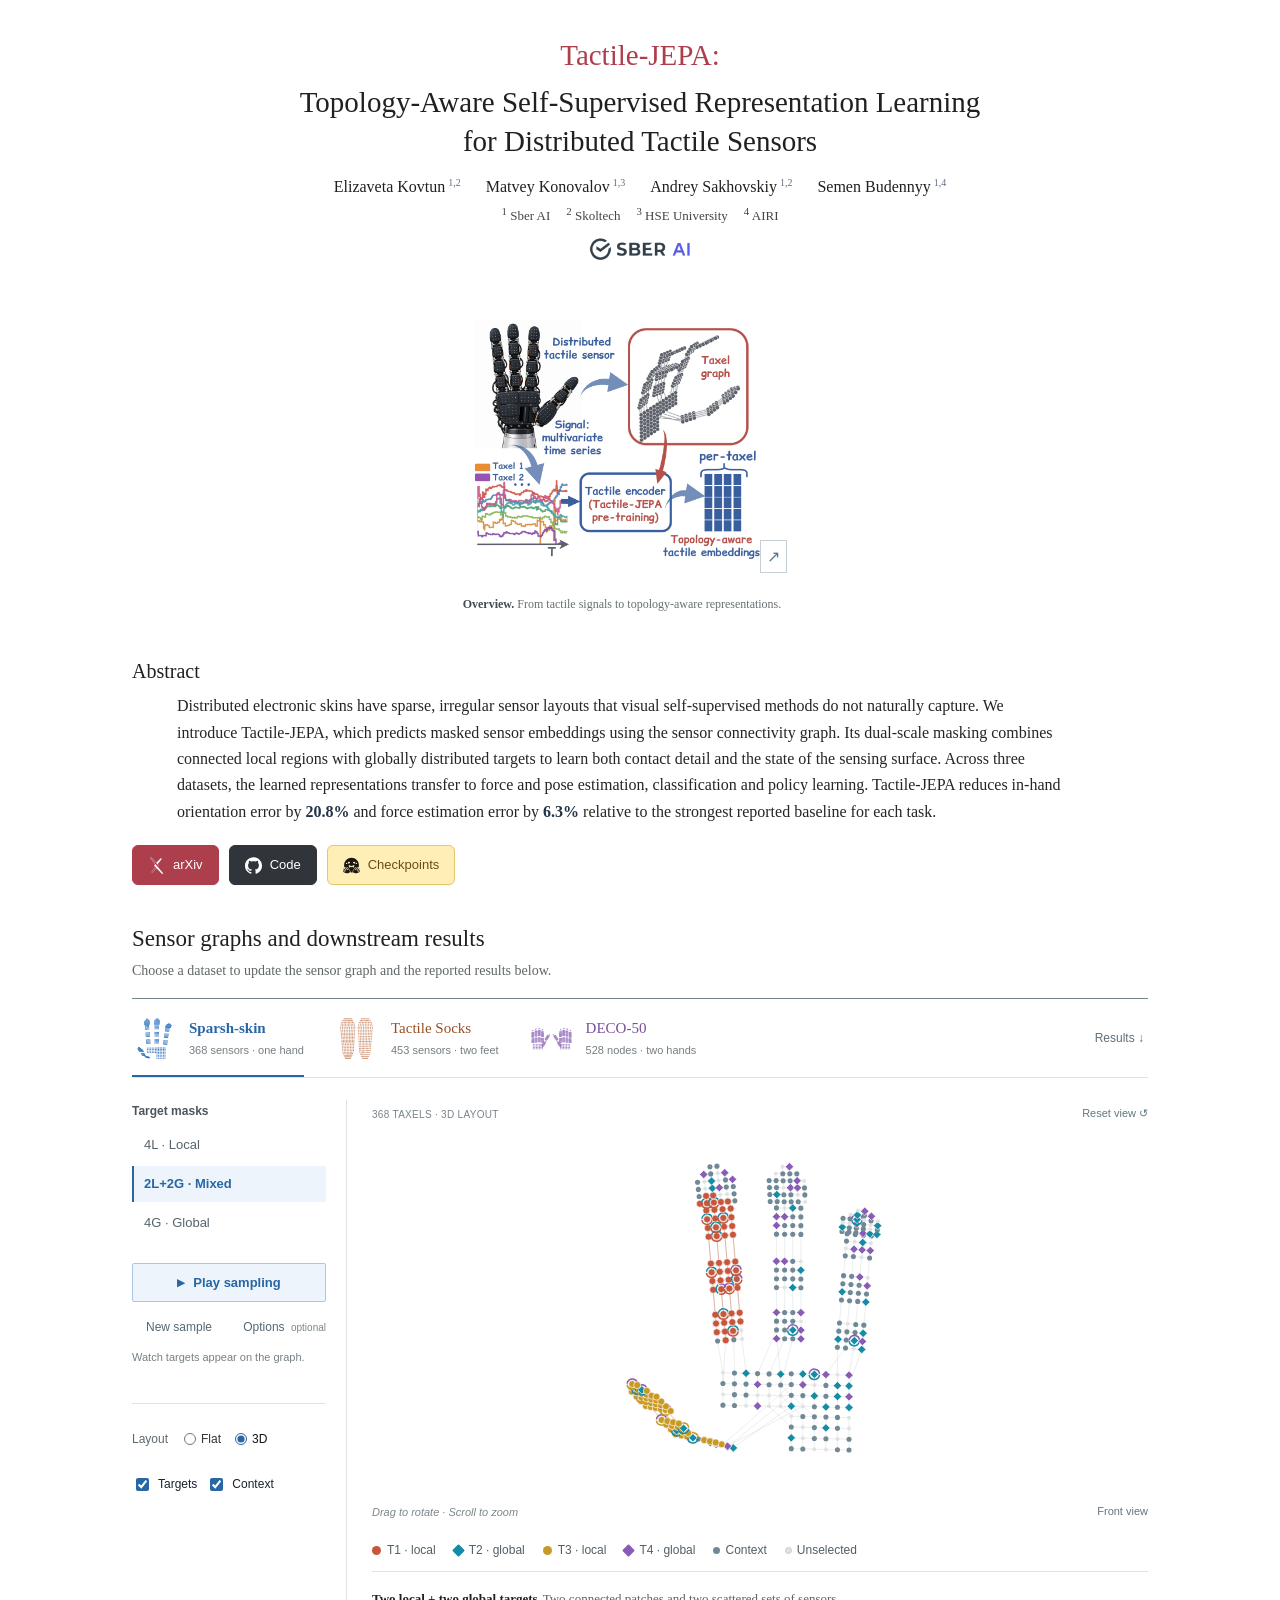
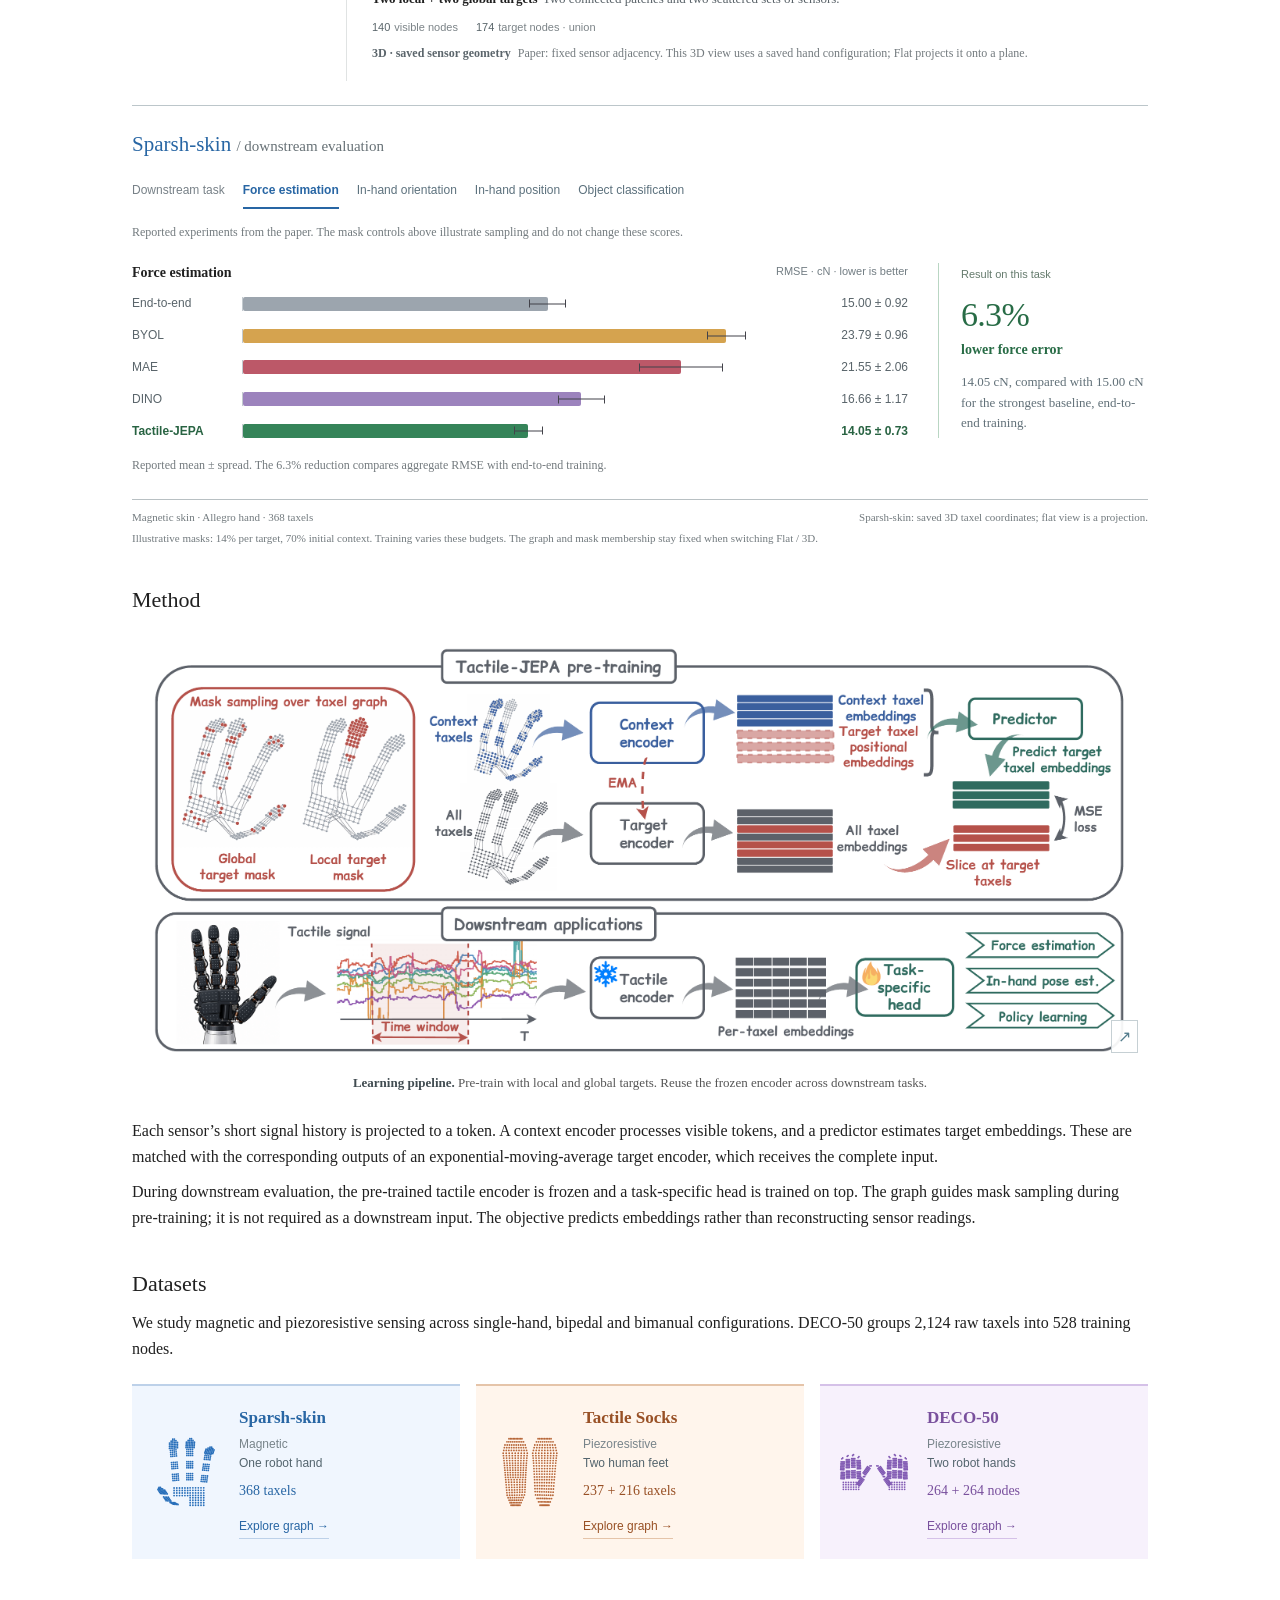
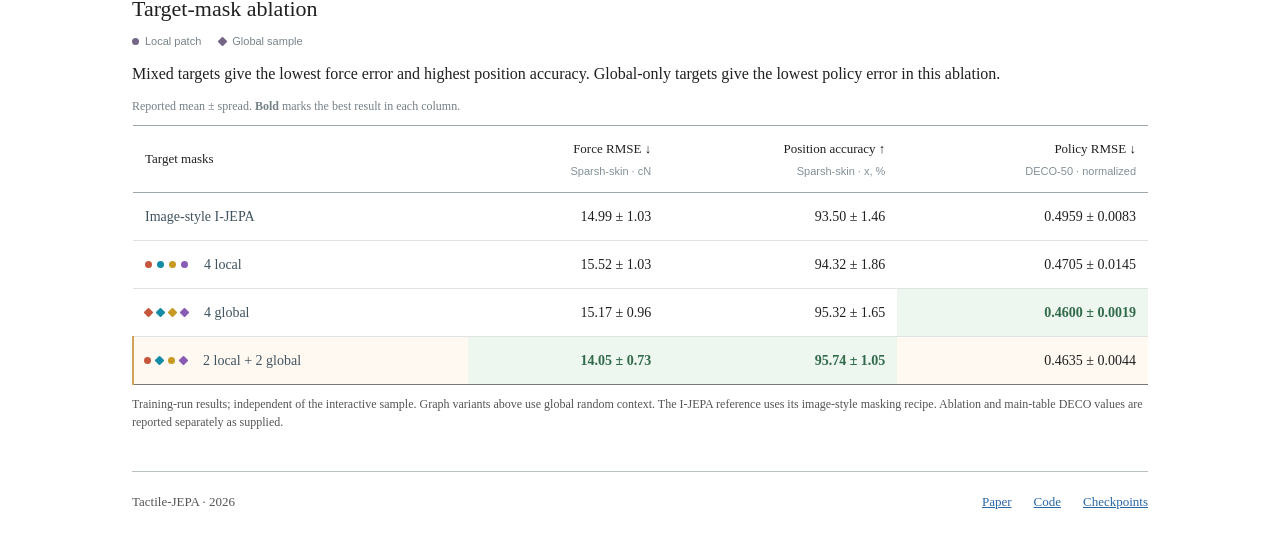
==== commit 84394278: "Distinguish visible context from unselected nodes with muted slate" ====
--- a/academic/index.html
+++ b/academic/index.html
@@ -6,8 +6,8 @@
 <title>Tactile-JEPA | Topology-Aware Tactile Representation Learning</title>
 <link rel="icon" href="../images/site-icon.svg" type="image/svg+xml">
 <link rel="stylesheet" href="../variants.css"><link rel="stylesheet" href="style.css"><link rel="stylesheet" href="paper.css">
-<link rel="stylesheet" href="balanced.css?v=mae-burgundy-5">
-<script type="module" src="../app.js?v=palette-3"></script>
+<link rel="stylesheet" href="balanced.css?v=context-6">
+<script type="module" src="../app.js?v=context-6"></script>
 </head>
 <body data-edition="academic" data-refinement="figure"><a class="skip-link" href="#explore">Skip to interactive results</a>
 <main class="paper">
--- a/academic/balanced.css
+++ b/academic/balanced.css
@@ -303,3 +303,7 @@
 .dataset-profile,.dataset-profile:first-child,.dataset-profile:last-child{padding:16px;border:0;border-left:2px solid var(--identity-rule)}
 .dataset-profile>img{width:84px}
 }
+
+/* Context remains quiet, but distinct from nodes outside the visible context. */
+body[data-refinement="figure"]{--graph-context:#718996;--graph-unused:#e0e2e3}
+.legend .unselected-key i{border-color:#c6cbce}
